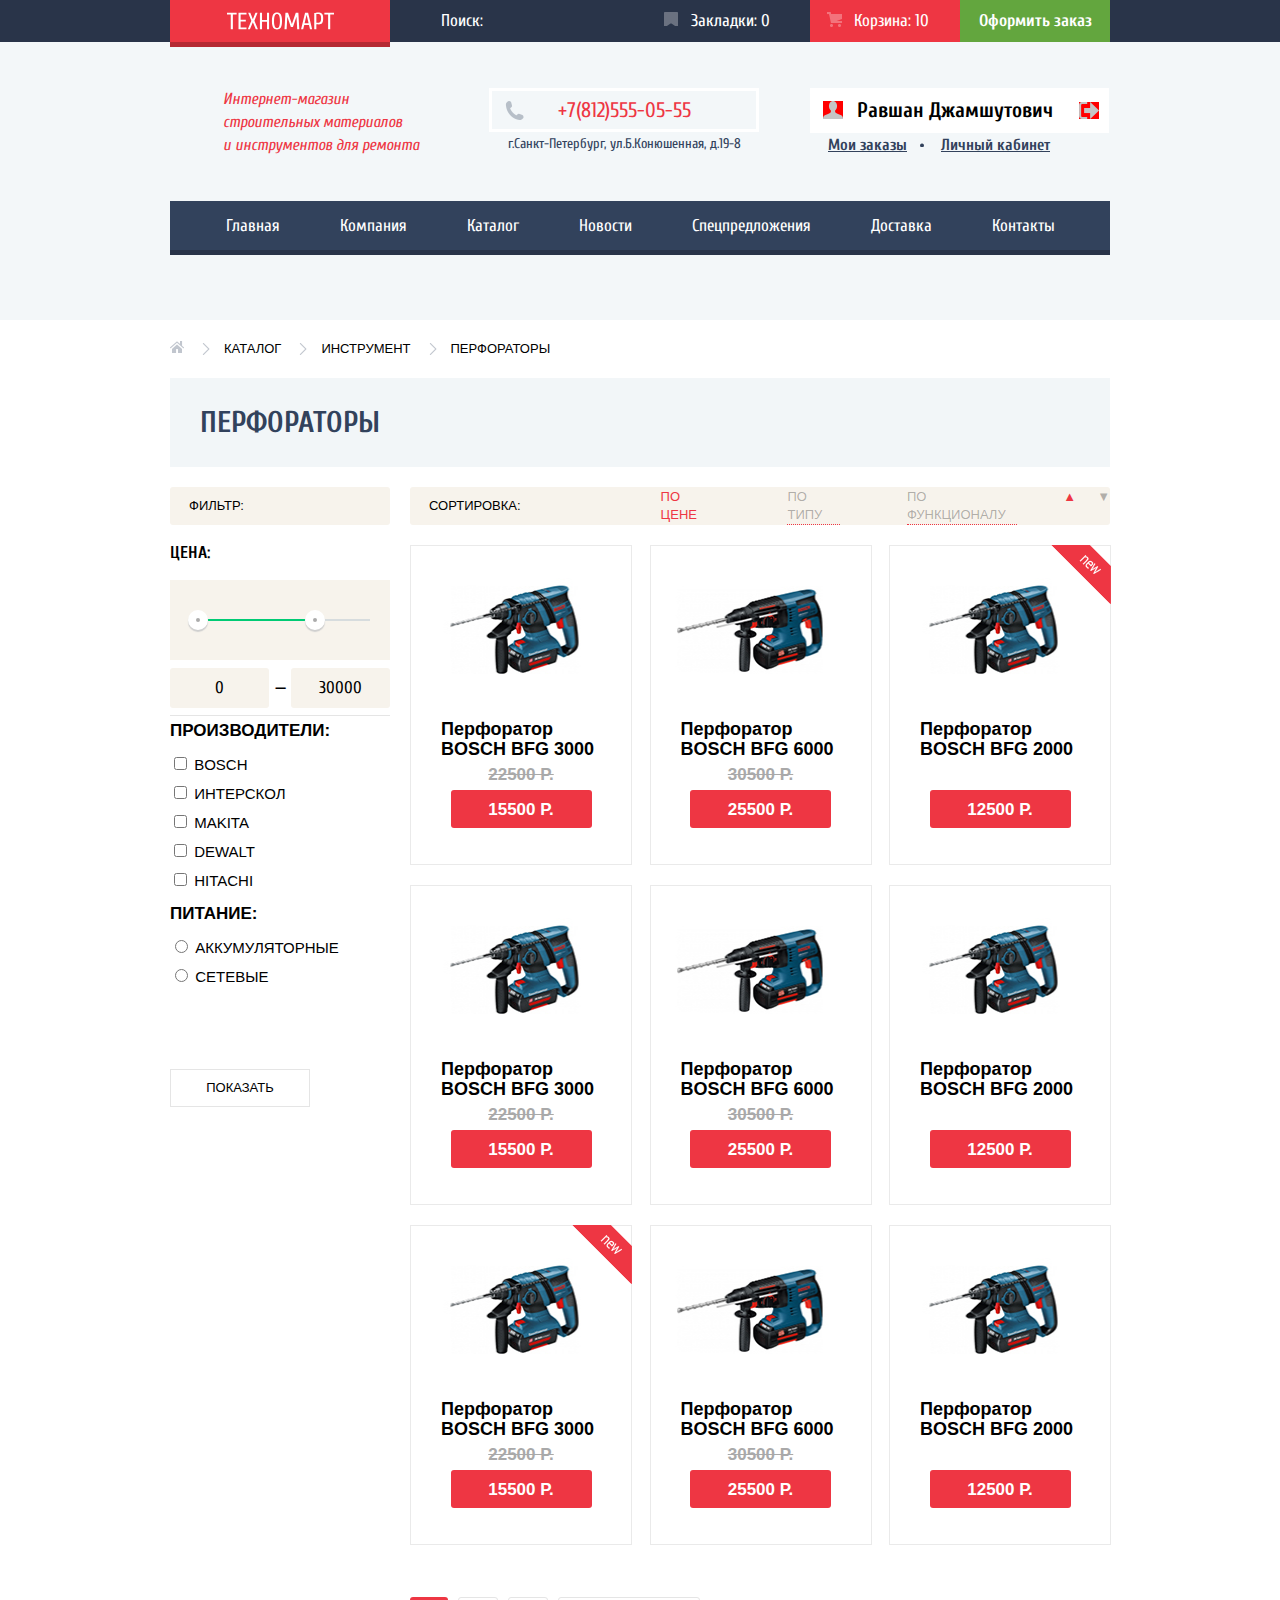
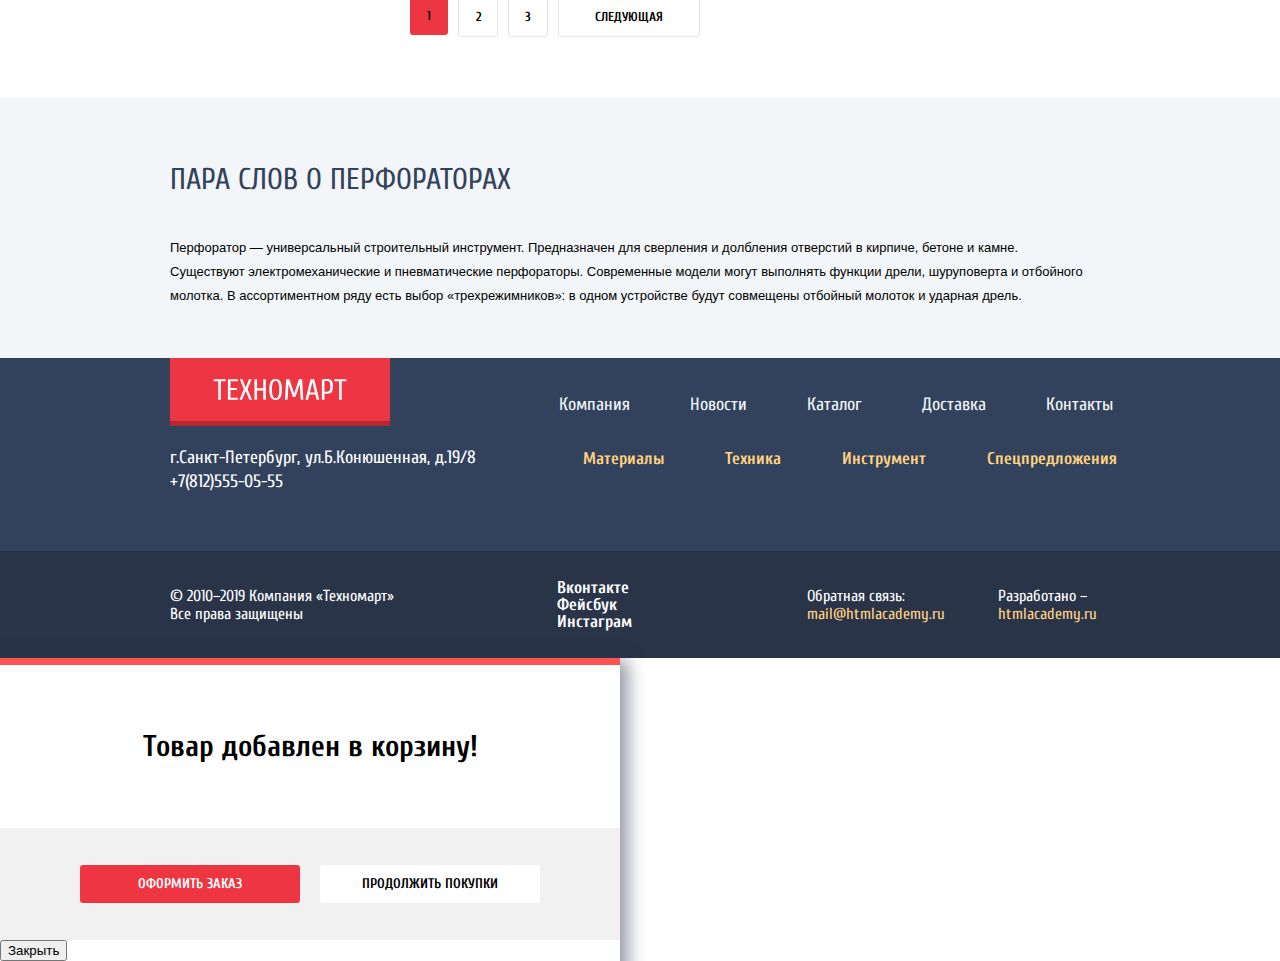
==== catalog.html @ 4ce2a421 "Добавление макростилизации" ====
<!DOCTYPE html>
<html lang="ru">
  <head>
    <meta charset="utf-8">
    <title>HTML Academy: Техномарт</title>
    <link href="https://fonts.googleapis.com/css?family=Cuprum:400,400i,700%1FPT+Sans&display=swap&subset=cyrillic" rel="stylesheet">
    <link href="css/normalize.css" rel="stylesheet">
    <link href="css/style.css" rel="stylesheet">
  </head>
  <body>
    <header>
      <h1 class="visually-hidden">
        «Техномарт» интернет-магазин строительных материалов и инструментов для ремонта
      </h1>
      
      <!--Верхнее меню с поиском-->

      <div class="top-menu">
        <div class="container">
          <a class="top-logo" href="index.html"><img src="img/svg-technomart/logo-technomart.svg" width="107" height="18" alt="Техномарт"></a>
          <div class="top-menu-list">
          
            <!--ФОРМА ПОИСКА-->

            <form class="search" action="https://echo.htmlacademy.ru" method="GET">
              <input type="search" placeholder="Поиск:">
            </form>
            <div><a class="bookmarks" href="#">Закладки: 0</a></div>
            <div class="fool"><a class="basket" href="#">Корзина: 10</a></div>
            <div class="purchase-item"><a class="process" href="#">Оформить заказ</a></div>
          </div>
        </div>
      </div>

      <div class="header">
        <section class="header-navigation">
          <div class="container">
            <div class="header-navigation-wrapper">
              <h2>Интернет-магазин<br>строительных материалов<br>и инструментов для ремонта</h2>  
              <div class="header-contacts">
                  <a class="phone-number" href="tel:+78125550555">+7(812)555-05-55</a>
                  <address>г.Санкт-Петербург, ул.Б.Конюшенная, д.19-8</address>
              </div>
              <ul class="login-navigation">
                <li><a href="#" class="login-name">Равшан Джамшутович</a>
                  <ul class="login-navigation-items">
                    <li><a class="login-item" href="#">Мои заказы</a></li>
                    <li><a class="login-item" href="#">Личный кабинет</a></li> 
                  </ul>
                </li>
              </ul>
            </div>
          </div>
        </section>
        
        
            
        <!--Навигация-->

        <div class="container">
          <div class="main-navigation-wrapper">
            <nav class="main-navigation">
              <ul class="main-navigation-list">
                <li><a href="index.html">Главная</a></li>
                <li><a href="#">Компания</a></li>
                <li><a>Каталог</a></li>
                <li><a href="#">Новости</a></li>
                <li><a href="#">Спецпредложения</a></li>
                <li><a href="#">Доставка</a></li>
                <li><a href="#">Контакты</a></li>
              </ul>
            </nav>
          </div>
        </div>
      </div>
    </header>

    <main class="catalog">
      <div class="container">
        <div class="catalog-top">
          <div class="catalog-header">
            <h2>Перфораторы</h2> 
          </div>
          
        
        <!--Хлебные крошки-->

          <div class="breadcrumbs">
            <ul class="breadcrumbs-list">
              <li><a href="index.html"><img src="img/icon-home.png" alt="Главная"></a></li>
              <li><a href="catalog.html">Каталог</a></li>
              <li><a href="#">Инструмент</a></li>
              <li><a>Перфораторы</a></li>
            </ul>
          </div>
        </div>
        
      </div>
      <div class="container">
        <form action="https://echo.htmlacademy.ru" method="GET" name="range">
          <div class="filter">
            <!--ФИЛЬТР-->
            <section class="filter-cost">
              <h3>Фильтр:</h3>
              <p>Цена:</p>
              <div class="fullbar">
                <div class="range-controls">
                  <div class="scale">
                    <div class="bar"></div>   
                  </div>
                  <div class="toggle mincost"></div>
                  <div class="toggle maxcost"></div>
                </div>
              </div>
              <p class="cost-data">
                <label for="minnumber">
                  <input class="min-handle" type="text" name="minnumber" value="0">
                </label>—
                <label for="maxnumber">
                  <input class="max-handle" type="text" name="maxnumber" value="30000">
                </label>
                    
              </p>
            </section>

            <!--ПРОИЗВОДИТЕЛИ: Форма-->
                          
            <fieldset class="filter-producers">
              <legend>Производители:</legend>
              <ul class="filter-producers-list">
                <li>
                  <input type="checkbox" name="bosch" id="filter-bosch">
                  <label for="filter-bosch">Bosch</label>
                </li>
                <li>
                  <input type="checkbox" name="interskol" id="filter-interskol">
                  <label for="filter-interskol">Интерскол</label>  
                </li>
                <li>
                  <input type="checkbox" name="makita" id="filter-makita">
                  <label for="filter-makita">Makita</label>  
                </li>
                <li>
                  <input type="checkbox" name="dewalt" id="filter-dewalt">
                  <label for="filter-dewalt">Dewalt</label>  
                </li>
                <li>
                  <input type="checkbox" name="hitachi" id="filter-hitachi">
                  <label for="filter-hitachi">Hitachi</label>  
                </li>
              </ul>
            </fieldset>
            

            <!--ПИТАНИЕ-->
            
            <fieldset class="filter-power">
              <legend>Питание:</legend>
            
              <!--ЗДЕСЬ БУДЕТ ФОРМА-->

              <ul class="filter-power-list">
                <li>
                  <input type="radio" name="power-group" value="battery" id="filter-battery">
                  <label for="filter-battery">Аккумуляторные</label>
                </li>
                <li>
                  <input type="radio" name="power-group" value="electro" id="filter-electro">
                  <label for="filter-electro">Сетевые</label>
                </li>
              </ul>
              
              
            </fieldset>
            <button class="filter-show" type="submit">Показать</button>
          </div>
        </form>

          
        <div class="right-block">
            
          <!--СОРТИРОВКА-->

          <section class="sorting">
            <h3>Сортировка:</h3>
            <ul class="sorting-list">
              <li>
                <p class="sorting-cost active-filter"><a href="#">По цене</a></p>
              </li>
              <li>
                <p class="sorting-type"><a href="#">По типу</a></p>
              </li>
              <li>
                <p class="sorting-function"><a href="#">По функционалу</a></p>
              </li>
              <li>
                <p class="sorting-up active-filter"><a href="#">▲</a></p>
              </li>
              <li>
                <p class="sorting-down"><a href="#">▼</a></p> 
              </li>
            </ul>
          </section>  

          <!--ТОВАРЫ -->
    
          <section class="products">
            <!--КАРТОЧКА ТОВАРА 1-->
            <div class="products-list">
              <div class="products-item">
                  <a href="catalog.html">
                    <h3>Перфоратор BOSCH BFG 3000</h3>
                    <p>
                      <img src="img/pop-product-2.jpg"
                      width="220" height="170" alt="Перфоратор BOSCH BFG 3000">
                    </p>
                    <p class="product-price">
                      <span class="old-price">22500 Р.</span>
                      <span class="price">15500 Р.</span>
                    </p>
                  </a>  
              </div>
        
                  <!--КАРТОЧКА ТОВАРА 1//ССЫЛКА-->
        
              <div class="active-product-item visually-hidden">
                <a class="buy" href="#">Купить</a>
                <a class="add-bookmarks" href="#">В закладки</a>
              </div>
        
                  <!--КАРТОЧКА ТОВАРА 2-->
                
              <div class="products-item">
                <a href="catalog.html">
                  <h3>Перфоратор BOSCH BFG 6000</h3>
                  <p>
                    <img src="img/pop-product-3.jpg" width="220" height="170" alt="Перфоратор BOSCH BFG 3000">
                  </p>
                  <p class="product-price">
                    <span class="old-price">30500 Р.</span>
                    <span class="price">25500 Р.</span>
                  </p>
                </a>
              </div>     
                  
                  <!--КАРТОЧКА ТОВАРА 2//ССЫЛКА-->
        
              <div class="active-product-item visually-hidden">
                <a class="buy" href="#">Купить</a>
                <a class="add-bookmarks" href="#">В закладки</a>
              </div>
        
                  <!--КАРТОЧКА ТОВАРА 3-->
                  
              <div class="products-item new">
                <a href="catalog.html">
                  <h3>Перфоратор BOSCH BFG 2000</h3>
                  <p>
                    <img src="img/pop-product-4.jpg"
                    width="220" height="170" alt="Перфоратор BOSCH BFG 3000">
                  </p>
                  <p class="product-price">
                    <span class="only-price">12500 Р.</span>
                  </p>
                </a>
              </div>
        
                  <!--КАРТОЧКА ТОВАРА 3//ССЫЛКА-->
        
              <div class="active-product-item visually-hidden">
                <a class="buy" href="#">Купить</a>
                <a class="add-bookmarks" href="#">В закладки</a>
              </div>
            </div>
            
            <div class="products-list">
              <!--КАРТОЧКА ТОВАРА 4-->

              <div class="products-item">
                <a href="catalog.html">
                  <h3>Перфоратор BOSCH BFG 3000</h3>
                  <p>
                    <img src="img/pop-product-2.jpg"
                    width="220" height="170" alt="Перфоратор BOSCH BFG 3000">
                  </p>
                  <p class="product-price">
                    <span class="old-price">22500 Р.</span>
                    <span class="price">15500 Р.</span>
                  </p>
                </a>  
              </div>

              <!--КАРТОЧКА ТОВАРА 4//ССЫЛКА-->

              <div class="active-product-item visually-hidden">
                <a class="buy" href="#">Купить</a>
                <a class="add-bookmarks" href="#">В закладки</a>
              </div>

              <!--КАРТОЧКА ТОВАРА 5-->

              <div class="products-item">
                <a href="catalog.html">
                  <h3>Перфоратор BOSCH BFG 6000</h3>
                  <p>
                    <img src="img/pop-product-3.jpg" width="220" height="170" alt="Перфоратор BOSCH BFG 3000">
                  </p>
                  <p class="product-price">
                    <span class="old-price">30500 Р.</span>
                    <span class="price">25500 Р.</span>
                  </p>
                </a>
              </div>  

              <!--КАРТОЧКА ТОВАРА 5//ССЫЛКА-->

              <div class="active-product-item visually-hidden">
                <a class="buy" href="#">Купить</a>
                <a class="add-bookmarks" href="#">В закладки</a>
              </div>

              <!--КАРТОЧКА ТОВАРА 6-->

              <div class="products-item">
                <a href="catalog.html">
                  <h3>Перфоратор BOSCH BFG 2000</h3>
                  <p>
                    <img src="img/pop-product-4.jpg"
                    width="220" height="170" alt="Перфоратор BOSCH BFG 3000">
                  </p>
                  <p class="product-price">
                    <span class="only-price">12500 Р.</span>
                  </p>
                </a>
              </div>

              <!--КАРТОЧКА ТОВАРА 6//ССЫЛКА-->

              <div class="active-product-item visually-hidden">
                <a class="buy" href="#">Купить</a>
                <a class="add-bookmarks" href="#">В закладки</a>
              </div>
            </div>

            <div class="products-list">
              <!--КАРТОЧКА ТОВАРА 7-->

              <div class="products-item new">
                <a href="catalog.html">
                  <h3>Перфоратор BOSCH BFG 3000</h3>
                  <p>
                    <img src="img/pop-product-2.jpg"
                    width="220" height="170" alt="Перфоратор BOSCH BFG 3000">
                  </p>
                  <p class="product-price">
                    <span class="old-price">22500 Р.</span>
                    <span class="price">15500 Р.</span>
                  </p>
                </a>  
              </div>

              <!--КАРТОЧКА ТОВАРА 7//ССЫЛКА-->

              <div class="active-product-item visually-hidden">
                <a class="buy" href="#">Купить</a>
                <a class="add-bookmarks" href="#">В закладки</a>
              </div>

              <!--КАРТОЧКА ТОВАРА 8-->

              <div class="products-item">
                <a href="catalog.html">
                  <h3>Перфоратор BOSCH BFG 6000</h3>
                  
                  <p>
                    <img src="img/pop-product-3.jpg" width="220" height="170" alt="Перфоратор BOSCH BFG 3000">
                  </p>
                  <p class="product-price">
                    <span class="old-price">30500 Р.</span>
                    <span class="price">25500 Р.</span>
                  </p>
                </a>
              </div>  

              <!--КАРТОЧКА ТОВАРА 8//ССЫЛКА-->

              <div class="active-product-item visually-hidden">
                <a class="buy" href="#">Купить</a>
                <a class="add-bookmarks" href="#">В закладки</a>
              </div>

              <!--КАРТОЧКА ТОВАРА 9-->

              <div class="products-item">
                <a href="catalog.html">
                  <h3>Перфоратор BOSCH BFG 2000</h3>
                  <p>
                    <img src="img/pop-product-4.jpg"
                    width="220" height="170" alt="Перфоратор BOSCH BFG 3000">
                  </p>
                  <p class="product-price">
                    <span class="only-price">12500 Р.</span>
                  </p>
                </a>
              </div>

              <!--КАРТОЧКА ТОВАРА 9//ССЫЛКА-->

              <div class="active-product-item visually-hidden">
                <a class="buy" href="#">Купить</a>
                <a class="add-bookmarks" href="#">В закладки</a>
              </div>
            </div>
          </section>
      
          <ul class="pages">
            <li class="current">
              <a>1</a>
            </li>
            <li>
              <a href="#">2</a>
            </li>
            <li><a href="#">3</a></li>
            <li class="pages-next"><a href="#">Следующая</a></li>
          </ul>
        </div>
      </div>
      <section class="about-product">
        <div class="container">
          <h2>Пара слов о перфораторах</h2>
            <p>Перфоратор — универсальный строительный инструмент.
              Предназначен для сверления и долбления отверстий в кирпиче,
              бетоне и камне.<br>
              Существуют электромеханические и пневматические перфораторы.
              Современные модели могут выполнять функции дрели, шуруповерта и
              отбойного молотка. В ассортиментном ряду есть выбор «трехрежимников»:
              в одном устройстве будут совмещены отбойный молоток и ударная дрель.</p>
        </div>
      </section>
    </main>

      <!--ФУТТЕР-->

    <footer class="footer-wrapper">
      <div class="container">
        <div class="footer-top">
          <p><a class="logo" href="index.html"><img src="img/svg-technomart/logo-technomart.svg" width="136" height="21"
            alt="Техномарт"></a></p>
          <address>г.Санкт-Петербург, ул.Б.Конюшенная, д.19/8</address>
          <a class="phone-number-footer" href="tel:+78125550555">+7(812)555-05-55</a>
          </div>
        <nav class="footer-navigation">
          <ul class="footer-navigation-white top">
            <li><a href="#">Компания</a></li>
            <li><a href="#">Новости</a></li>
            <li><a href="catalog.html">Каталог</a></li>
            <li><a href="#">Доставка</a></li>
            <li><a href="#">Контакты</a></li>
          </ul>
          <ul class="footer-navigation-yellow bottom ">
            <li><a href="#">Материалы</a></li>
            <li><a href="#">Техника</a></li>
            <li><a href="#">Инструмент</a></li>
            <li><a href="#">Спецпредложения</a></li>
          </ul>
          
        </nav>
      </div>
        
      <div class="footer-bottom">
        <div class="container">
          <div class="rights">
          <p>© 2010–2019 Компания «Техномарт» <br>
              Все права защищены</p>
          </div>
          <div class="socials">
            <ul>
              <li><a href="#">Вконтакте</a></li>
              <li><a href="#">Фейсбук</a></li>
              <li><a href="#">Инстаграм</a></li>
            </ul>        
          </div>
          <div class="feedback">
            <p>Обратная связь: <br>
              <span>mail@htmlacademy.ru</span> 
            </p>          
          </div>
          <div class="developed">
            <p>Разработано –
              <a href="https://htmlacademy.ru/intensive/htmlcss"><span>htmlacademy.ru</span> </a>
            </p>      
          </div>      
        </div>
      </div>
    </footer>

      <!--МОДАЛЬНОЕ ОКНО "Товар добавлен в корзину!"-->
    <section class="basket-popup">
      <div class="basket-header-wrapper">
        <h2>Товар добавлен в корзину!</h2>
      </div>
      <div class="basket-buttons-wrapper">
        <p class="basket-buttons">
          <a href="#">Оформить заказ</a>
          <a class="continue-purchase" href="catalog.html">Продолжить покупки</a>
        </p>
      </div>
      <button type="button">Закрыть</button>
    </section>
  </body>
</html>
---- css/style.css ----
body {
    margin: 0;
    padding: 0;

    font-family: "Cuprum", "Arial", sans-serif;
    font-size: 17px;
    line-height: 17px;
    font-weight: 700;
    color: #000000;
    text-transform: none;

    background-color: #ffffff;
}


.visually-hidden {
    position: absolute;
    width: 1px;
    height: 1px;
    margin: -1px;
    border: 0;
    padding: 0;
    clip: rect(0 0 0 0);
    overflow: hidden;
}

.top-menu ul,
.main-navigation ul,
.header-navigation ul,
.product-categories ul,
.popular-products ul,
.popular-producers ul,
.services ul,
.about-company ul,
.footer-navigation ul,
.socials ul,
.breadcrumbs ul,
.filter-producers ul,
.filter-power ul,
.sorting ul,
.products ul,
.pages {
    list-style: none;
}

.top-menu-list,
.header-navigation h2,
.user-navigation,
.main-navigation ul,
.product-list,
.product-list h3,
.product-list p,
.product-list-2,
.product-list-2 h3,
.product-list-2 p,
.popular-products-top h2,
.popular-products ul,
.popular-products-item h3,
.popular-products-item p,
.products ul,
.products-item h3,
.products-item p,
.slider-1 h3,
.slider-2 h3,
.slider-1 p,
.slider-2 p,
.popular-producers-top h2,
.popular-producers-list,
.services h2,
.services h3,
.services p,
.services ul,
.services-navigation p,
.about-company h2,
.about-company p,
.partners,
.contacts h2,
.contacts p,
.footer-top p,
.footer-navigation ul,
.rights p,
.socials ul,
.feedback p,
.developed p,
.map-popup p,
.letter-popup,
.product-categories ul,
.popular-products ul,
.popular-producers ul,
.services ul,
.about-company ul,
.socials ul,
.header-navigation ul,
.breadcrumbs ul,
.filter-cost h3,
.filter-cost p,
.filter-producers ul,
.filter-power ul,
.filter-producers legend,
.filter-power legend,
.catalog h2,
.basket-popup h2,
.products-list,
.sorting ul,
.sorting h3,
.sorting p,
.filter-producers,
.filter-power,
.about-product p,
.pages,
.basket-buttons,
.letter-popup-write {
    margin: 0;
    padding: 0;
}

a {
    display: block;
    text-decoration: none;
}

.top-logo,
.logo,
.index-top-logo,
.index-logo {
    background-color: #ee3643;
    box-shadow: 0 5px 0 0 #b52933;
}

.top-logo:hover,
.top-logo:focus,
.logo:hover,
.logo:focus {
    background-color: #ca2c37; 
    box-shadow: 0 5px 0 0 #9a212a; 
}

.top-logo:active,
.logo:active {
    background-color: #ba2732;
    box-shadow: 0 5px 0 0 #8e1e26; 
}

.top-menu,
.main-navigation {
    background-color: #293449;
}

input[type="search"] {
    position: relative;
    background-color: transparent;
    border: none;
}

input[type="search"]::placeholder {
    font-family: "Cuprum", "Arial", sans-serif;
    font-size: 17px;
    line-height: 18px;

    color: #ffffff;
}


input[type="search"]::before {
    content: "";

    position: absolute;
    top: 0;
    left: 0;

    width: 17px;
    height: 17px;
    
    background-image: url("../img/icon-search.png");
    background-repeat: no-repeat;
    background-position: 0 0;

    z-index: 20;        
}


.search input[type="search"]:hover,
.top-menu-list a:hover,
.top-menu-list a:focus {
    background-color: #212a3a;
}

.search input[type="search"]:focus {
    background-color: #ffffff;
    color: #000000;
}



.top-menu-list a:active {
    background-color: #161d29;
    color: rgb(255, 255, 255, 0.5);
}

.bookmarks,
.basket {
    font-size: 17px;
    line-height: 18px;
    font-weight: normal;   
    
    color: #ffffff;
}

.purchase-item a{
    font-size: 17px;
    line-height: 18px;

    background-color: #63a63e;
    color: #ffffff;
}


.purchase-item a:hover,
.purchase-item a:focus {
    background-color: #5fbb2d;
}

.purchase-item a:active {
    background-color: #518534;
    color: rgb(255, 255, 255, 0.5);
}

.header,
.services {
    background-color: #f3f7f9;
}

.header-navigation h2 {
    font-size: 16px;
    line-height: 23px;
    font-weight: normal;
    font-style: italic;
    
    color: #ee3643;
}

.phone-number {
    font-size: 21px;
    line-height: 21px;
    font-weight: normal;
    
    color: #ee3643;
    border: 3px solid #ffffff;
}

.header-navigation address {
    font-size: 14px;
    line-height: 24px;
    font-style: normal;
    font-weight: normal;

    color: #32425c;
     
}

.user-navigation a {
    font-size: 21px;
    line-height: 21px;
    font-style: normal;
    font-weight: normal;
    
    color: #000000;
    background-color: #ffffff;
}

.user-navigation a:hover,
.user-navigation a:focus,
.login-item:hover,
.login-item:focus {
    color: #ee3643;
}

.user-navigation a:active {
    color: rgb(0, 0, 0, 0.3);
}

.login-navigation .login-name {
    font-size: 21px;
    line-height: 21px;

    color: #000000;
    background-color: #ffffff;
}

.login-item{
    font-size: 16px;
    line-height: 18px;
    color: #32425c;
    text-decoration: underline;

    margin-left: 0;
}

.login-item:active {
    color: rgb(50, 66, 92, 0.3);
}

.main-navigation {
    background-color: #32425c;
    box-shadow: 0 5px 0 0 #293449;
}

.main-navigation a {
    font-size: 17px;
    line-height: 18px;
    font-style: normal;
    font-weight: normal;
    
    color: #ffffff;
}

.main-navigation a:hover,
.main-navigation a:focus {
    background-color: #293449;
}

.main-navigation a:active {
    background-color: #293449;
    color: rgb(255, 255, 255, 0.5);
}

.product-categories h3 {
    font-size: 24px;
    font-weight: bold; 
    line-height: 30px;
    text-transform: normal;
    
    color: #ffffff;
}

.product-categories a {
    font-size: 14px;
    line-height: 18px;
    text-transform: uppercase;
    
    color: #ffffff;
}

.product-orange,
.product-orange-2 {
    background-color: #ffbf47;
}

.product-blue {
    background-color: #3bbce3;
}

.product-violet {
    background-color: #dc91d8;
}

.product-green {
    background-color: #8ed78f;
}

.product-categories a {
    background-color: rgb(0, 0, 0, 0.1);
}

.product-categories a:hover,
.product-categories a:focus {
    background-color: rgb(0, 0, 0, 0.2);
}

.product-categories a:active {
    background-color: rgb(0, 0, 0, 0.3);
}

.slider-1 h3,
.slider-2 h3 {
    font-size: 36px;
    font-weight: bold;
    line-height: 36px;

    color: #ffffff;
}

.slider-1 p,
.slider-2 p {
    font-size: 18px;
    line-height: 24px;

    color: #ffffff;
}

.slider-1 a,
.slider-2 a,
.popular-products .show-popular-products,
.popular-producers .show-popular-producers,
.credit-request,
.more-about,
.lost {
    font-size: 14px;
    line-height: 18px;
    text-transform: uppercase;

    color: #ffffff;
    background-color: #ee3643;
}

.slider-1 a:hover,
.slider-1 a:focus,
.slider-2 a:hover,
.slider-2 a:focus,
.popular-products .show-popular-products:hover,
.popular-products .show-popular-products:focus,
.popular-producers .show-popular-producers:hover,
.popular-producers .show-popular-producers:focus,
.credit-request:hover,
.credit-request:focus,
.more-about:hover,
.more-about:focus,
.lost:hover,
.lost:focus {
    background-color: #ca2c37;
}

.slider-1 a:active,
.slider-2 a:active,
.popular-products .show-popular-products:active,
.popular-producers .show-popular-producers:active,
.credit-request:active,
.more-about:active,
.lost:active {
    background-color: #ba2732;
}

.popular-products-top,
.popular-producers-top {
    background-color: #f9f5f0;
}


.popular-products h2,
.popular-producers h2,
.delivery h3,
.guarantee h3,
.credit h3,
.about-company h2 {
    font-size: 30px;
    font-weight: normal;
    text-transform: uppercase;
    line-height: 30px;

    color: #32425c;
}

.services h2,
.about-company h2,
.contacts h2,
.about-product h2 {
    font-size: 30px;
    font-weight: normal;
    text-transform: uppercase;
    line-height: 30px;

    color: #000000;
}


.popular-products-item,
.products-item {
    font-family: "PT Sans", "Arial", sans-serif;
    border: 1px solid #eaeaea;
}

.popular-products-item h3 {
    font-size: 18px;
    font-weight: bold;
    line-height: 20px;

    color: #000000;
}

.popular-products-item:hover,
.popular-products-item:focus,
.products-item:hover,
.products-item:focus {
    border: 1px solid #ffffff;
    box-shadow: 0 10px 25px 0  rgb(41, 52, 73, 0.5);
}

.old-price {
    color: #a9a9a9;

    font-weight: bold;
    text-decoration: line-through;
}

.price,
.only-price {
    font-weight: bold;
    
    color: #ffffff;
    background-color: #ee3643;
}

.active-product-item {
    font-size: 14px;
    line-height: 18px;
    text-transform: uppercase;

}

.buy {
    color: #ffffff;  
    background-color: #63a63e; 
    box-shadow: 0 3px 0 0 #367315;
}

.buy:hover,
.buy:focus {
    background-color: #5fbb2d; 
}

.buy:active {
    background-color: #518534; 
    box-shadow: 0 3px 0 0 #518534;
}

.add-bookmarks {
    color: #32425c;  
    background: transparent; 
    border: 3px solid #63a63e;
}

.add-bookmarks:hover,
.add-bookmarks:focus {
    border: 3px solid #32425c;
}

.add-bookmarks:focus {
    border: 3px solid rgb(50, 66, 92, 0.3);
    color: rgb(50, 66, 92, 0.3);
}

.popular-producers-item {
    border: 1px solid #eaeaea;
}

.popular-producers-item:hover,
.popular-producers-item:focus {
    border: 1px solid #ffffff;
    box-shadow: 0 10px 25px 0  rgb(41, 52, 73, 0.5);
}

.popular-producers-item:active {
    border: 1px solid #ffffff;
    box-shadow: 0 10px 10px 0  rgb(41, 52, 73, 0.3);  
}

.services p,
.about-company p,
.contacts p,
.about-product p {
    font-family: "PT Sans", "Arial", sans-serif;
    font-size: 13px;
    line-height: 24px;
    font-style: normal;
    font-weight: normal;
        
    color: #000000;

}

.services-navigation a {
    font-size: 21px;
    line-height: 30px;

    color: #ffffff;
    background-color: #32425c;
}

.services-navigation a:hover,
.services-navigation a:focus {
    background-color: #293449;
    border-color: #293449;
}

.services-navigation .service-active {
    color: #32425c;
    background-color: #ffffff;
    border-color: #ffffff;
}

.services-navigation .service-active:hover,
.services-navigation .service-active:focus,
.services-navigation .service-active:active {
    color: #32425c;
    background-color: #ffffff;
    border-color: #ffffff;
}

.partners {
    font-size: 18px;
    line-height: 20px;
    font-weight: normal;

    color: #000000;
}

.footer-top {
    background-color: #32425c;
}

.footer-top address,
.footer-top .phone-number-footer  {
    font-size: 18px;
    line-height: 24px;
    font-weight: normal;
    font-style: normal;

    color: #ffffff;
}

.footer-navigation-white a {
    font-size: 18px;
    line-height: 24px;
    font-weight: normal;
    
    color: #f1f5f7;
}

.footer-navigation-yellow a {
    color: #ffd180;
}

.footer-navigation {
    background-color: #32425c; 
}

.footer-navigation a:hover,
.footer-navigation a:focus {
    text-decoration: underline;
}

.footer-navigation-white a:active {
    color: rgb(241, 245, 247, 0.5);
}

.footer-navigation-yellow a:active {
    color: rgb(255, 209, 128, 0.5);
}

.footer-bottom {
   background-color: #293449;
}

.footer-bottom p,
.footer-bottom span {
    font-size: 16px;
    line-height: 18px;
    font-weight: normal;

    color: #ffffff;
}

.socials a {
    color: #ffffff;
}

.socials a:hover,
.socials a:focus,
.socials a:active {
    color: #ee3643;
}

.footer-bottom span {
    color: #ffd180;
}

.footer-bottom span:hover,
.footer-bottom span:focus {
    text-decoration: underline;
}

.footer-bottom span:active {
    color: #ee3643;
}

.map-popup {
    box-shadow: 0 10px 16px 8px  rgb(41, 52, 73, 0.5);
}

.letter-popup,
.basket-popup {
    border-top: 7px solid #ff5257;
    box-shadow: 0 10px 16px 8px  rgb(41, 52, 73, 0.5);
}

.letter-popup {
    background-color: #ffffff;
}

.letter-popup label {
    font-size: 18px;
    line-height: 18px;

    color: #000000;
}

textarea {
    border: 2px solid #dee3e4;
}

.email-popup,
.name-popup {
    border: 2px solid #dee3e4;
}

.email-popup::placeholder,
.name-popup::placeholder {
    font-family: "PT Sans", "Arial", sans-serif;
    font-size: 13px;
    line-height: 18px;

    color: #a9a9a9;
}

textarea::placeholder {
    font-family: "PT Sans", "Arial", sans-serif;
    font-size: 13px;
    line-height: 18px;

    color: #a9a9a9;
}

.send-letter {
    font-family: "Cuprum", "Arial", sans-serif;

    font-size: 14px;
    line-height: 18px;
    text-transform: uppercase;

    color: #ffffff;
    background-color: #ee3643;

    border: none;
}

.basket-buttons a{
    font-family: "Cuprum", "Arial", sans-serif;
    font-size: 14px;
    line-height: 18px;
    text-transform: uppercase;
    
    color: #ffffff;
    background-color: #ee3643;

    border: none;
}

.send-letter:hover,
.send-letter:focus,
.basket-buttons a:hover,
.basket-buttons a:focus {
background-color: #ca2c37;
}


.send-letter:active,
.basket-buttons a:active {
background-color: #ba2732;
}

.catalog h2{
    font-size: 30px;
    line-height: 30px;
    text-transform: uppercase;

    color: #32425c;
}

.breadcrumbs a,
.sorting h3,
.filter-cost h3,
.sorting a {
    font-family: "PT Sans", "Arial", sans-serif;
    font-size: 13px;
    line-height: 18px;
    font-weight: normal;
    text-transform: uppercase;

    color: #000000;
}

.sorting-cost a,
.sorting-type a,
.sorting-function a {
    color: rgb(0, 0, 0, 0.3);
    border-bottom: 1px dotted #ee3643;
}

.sorting-cost a:hover,
.sorting-cost a:focus,
.sorting-type a:hover,
.sorting-type a:focus,
.sorting-function a:hover,
.sorting-function a:focus {
    color: rgb(0, 0, 0, 1);
    border-bottom: 1px solid #ee3643;
}

.sorting-up a,
.sorting-down a {
    color: rgb(0, 0, 0, 0.3);
}

.sorting-up a:hover,
.sorting-up a:focus,
.sorting-down a:hover,
.sorting-down a:focus {
    color: rgb(0, 0, 0, 1);
}

.active-filter a,
.active-filter a:hover,
.active-filter a:focus,
.active-filter a:active {
    color: #ee3643;
    border: none;
}

.filter-cost h3,
.fullbar {
    background-color: #f7f3ec;
}

.filter-cost p {
    font-size: 17px;
    line-height: 30px;
    font-weight: bold;
    text-transform: uppercase;

    color: #000000;
}

.filter-cost input {
    font-family: inherit;
    font-size: 17px;
    line-height: 18px;
    
    border: none;
}


.filter-producers,
.filter-power {
    font-family: "PT Sans", "Arial", sans-serif;
    font-size: 15px;
    line-height: 20px;
    font-weight: normal;
    text-transform: uppercase;

    border: none;
}

.filter-producers legend,
.filter-power legend {
    font-size: 17px;
    line-height: 30px;
    font-weight: bold;
}

.filter button {
    font-family: inherit;
    font-size: 13px;
    line-height: 18px;
    text-transform: uppercase;

    border: 1px solid #e5e5e5;
    background: transparent;

}

.filter button:hover,
.filter button:focus {
    border-color: #bdc6ca;
}

.filter button:active {
    border-color: #ee3643;
}

.products h3 {
    font-size: 18px;
    line-height: 20px;

    color: #000000;
}

.pages a {
    font-size: 13px;
    line-height: 18px;
    text-transform: uppercase;
    
    border: 1px solid #e5e5e5;
    color: #000000;
}

.current a{
    background-color: #ee3643;
    border: none;
}

.pages a:hover,
.pages a:focus {
    border-color: #bdc6ca;
}

.pages a:active {
    border-color: #ee3643;
}

.basket-popup h2{
    font-family: inherit;
    font-size: 30px;
    line-height: 30px;
    color: #000000;
}

/*НАЧИНАЕМ ПОСТРОЕНИЕ СЕТОК!*/

.top-menu {
    width: 100%;
    
}

.top-menu-list {
    display: flex;
}

.container {
    display: flex;

    width: 940px;
    margin: 0 auto;
}


.index-top-logo,
.top-logo {
    position: relative;
    display: flex;

    width: 220px;
    min-height: 42px;
    align-items: center;
}

.index-top-logo img,
.top-logo img {
    margin: 0 auto;
}

input[type="search"] {
    position: relative;
    width: 260px;
    min-height: 42px;
}

input[type="search"]::placeholder {
    min-height: 42px;
    padding-left: 49px;  
}

/*ИСПРАВИТЬ*/
input[type="search"]::before {
    content: "";
    
    position: absolute;
    top: 12px;
    right: -34px;

    width: 17px;
    height: 17px;

    background-image: url("../img/icon-search.png");
    background-repeat: no-repeat;
    background-position: 0 0;
    opacity: 1;

    z-index: 20;
    
}


.bookmarks {
    position: relative;
    width: 150px;
    min-height: 42px;
    justify-content: center;
    flex-wrap: wrap;
    padding-right: 5px;
    padding-left: 5px;
}

.top-menu-list .bookmarks {
    display: flex;
    align-items: center;
}

.bookmarks::before {
    content: "";

    position: absolute;
    top: 12px;
    left: 14px;

    width: 16px;
    height: 14px;

    background-image: url("../img/icon-bookmark.png");
    background-repeat: no-repeat;
    background-position: 0 0;
    opacity: 0.3;

    z-index: 20;
}

.bookmarks:hover::before,
.bookmarks:focus::before,
.bookmarks:active::before {
    opacity: 1;
}

.basket {
    position: relative;
    width: 127px;
    min-height: 42px;
    justify-content: center;
    flex-wrap: wrap;
    padding-right: 5px;
    padding-left: 18px;
}


.basket::before {
    content: "";

    position: absolute;
    top: 12px;
    left: 17px;

    width: 15px;
    height: 15px;

    background-image: url("../img/cart-icon.png");
    background-repeat: no-repeat;
    background-position: 0 0;
    opacity: 0.3;

    z-index: 20;
}

.basket:hover::before,
.basket:focus::before,
.basket:active::before {
    opacity: 1;
}


.fool .basket {
    background-color: #ee3643;
}

.fool .basket:hover,
.fool .basket:focus {
    background-color: #ca2c37;
}
    
    
.fool .basket:active {
    background-color: #ba2732;
}

.top-menu-list .basket {
    display: flex;
    align-items: center;
}

.purchase-item a {
    width: 140px;
    min-height: 42px;
    justify-content: center;
    flex-wrap: wrap;
    padding-right: 5px;
    padding-left: 5px;
}

.purchase-item .process {
    display: flex;
    align-items: center;
}



.header {
    width: 100%;
    min-height: 278px;
}

.header-navigation-wrapper {
    display: flex;
    min-height: 68px;
    
    margin-top: 46px;
    margin-bottom: 44px;
}

.header-navigation h2 {
    margin-left: 53px;
}

.phone-number {
    position: relative;
    min-height: 38px;
    justify-content: center;
    flex-wrap: wrap;
    padding-right: 5px;
    padding-left: 5px;
}

.phone-number::before {
    content: "";

    position: absolute;
    top: 10px;
    left: 13px;

    width: 19px;
    height: 19px;

    background-image: url("../img/icon-phone.png");
    background-repeat: no-repeat;
    background-position: 0 0;
    z-index: 20;
}

.phone-number:hover::before,
.phone-number:focus::before,
.phone-number:active::before {
    opacity: 1;
}

.header-contacts .phone-number {
    display: flex;
    align-items: center; 
}

.header-contacts address {
    display: flex;
    justify-content: center;
}

.header-contacts {
    margin-left: 70px;

    width: 270px;
    min-height: 68px;
}

.user-navigation {
    display: flex;

    
}

.user-login  {
    margin-left: 69px;
    
    min-height: 45px;
    width: 111px;
    justify-content: center;
    flex-wrap: wrap;
    padding-right: 5px;
    padding-left: 5px;
}

.user-navigation .user-login {
    display: flex;
    align-items: center;
}

.user-registration  {
    margin-left: 10px;

    min-height: 45px;
    width: 140px;
    justify-content: center;
    flex-wrap: wrap;
    padding-right: 5px;
    padding-left: 5px;
}

.user-navigation .user-registration {
    display: flex;
    align-items: center;
    
}

.login-navigation {
    display: flex;
    flex-direction: column;
    
}

.login-navigation li {
    margin-left: 51px;
}

.login-navigation .login-name {
    position: relative;
    display: flex;
    align-items: center;
    

    width: 252px;
    min-height: 45px;
    padding-left: 47px;
}


.login-name::before {
    content: "";

    position: absolute;
    top: 13px;
    left: 13px;

    width: 20px;
    height: 18px;

    background-image: url("../img/icon-user.png");
    background-repeat: no-repeat;
    background-position: 0 0;
    background-color: red;
    z-index: 20;
}

.login-name::after {
    content: "";

    position: absolute;
    top: 14px;
    right: 10px;

    width: 20px;
    height: 17px;

    background-image: url("../img/icon-logout.png");
    background-repeat: no-repeat;
    background-position: 0 0;
    background-color: red;
    z-index: 20;
}
/*ИСПРАВИТЬ*/

.login-name:hover::before,
.login-name:hover::after,
.login-name:focus::before
.login-name:hover::after{
    background-color: black;
}

.login-name:active::before,
.login-name:active::after {
    background-color: black;
}

.login-navigation-items a {
    display: flex;
    align-items: center;
    min-height: 23px;
    
}

.login-navigation-items {
    display: flex;
    
}

.login-navigation-items li {
    position: relative;
}

.login-navigation-items li:first-child::after {
    content: "";

    position: absolute;
    top: 10px;
    right: -16px;

    width: 4px;
    height: 4px;

    background-image: url("../img/Shape 1 copy.png");
    background-repeat: no-repeat;
    background-position: 0 0;
    z-index: 20;
}

.login-navigation-items li:first-child {
   width: 80px;
   margin-left: 18px;
      
}

.login-navigation-items li:last-child {
    width: 110px;
    margin-left: 33px;
 }

.main-navigation-wrapper {
    width: 100%;
    display: flex;
    justify-content: center; 
    background-color: #32425c;
    border-bottom: 5px solid #293449;
}

.main-navigation-list {
    display: flex;
    justify-content: space-around;
    align-items: center;
    flex-wrap: wrap;
    margin-top: 38px;
    padding: 0 23px;
}

.main-navigation-list a {
    padding:16px 30px 15px;
}

.product-list,
.product-list-2 {
    display: flex;
}

.product-orange,
.product-orange-2,
.product-blue,
.product-violet,
.product-green {
    width: 300px;
    min-height: 123px;
}

.product-blue,
.product-violet,
.product-green,
.product-orange-2 {
    margin-left: 20px;
}

.vertical-flex {
    display: flex;
    flex-direction: column;
}

.product-list h3,
.vertical-flex h3 {
    margin-left: 23px;
    margin-top: 26px;
}



.product-list a,
.vertical-flex a {
    width: 125px;
    min-height: 38px;
    justify-content: center;
    flex-wrap: wrap;
    padding-right: 5px;
    padding-left: 5px;

    border-radius: 3px;
}

.product-orange a,
.product-orange-2 a,
.product-blue a,
.product-violet a,
.product-green a{
    display: flex;
    align-items: center;

    margin-left: 23px;
    margin-top: 10px;
}

.slider-1,
.slider-2,
.product-green,
.product-orange-2 {
    margin-top: 20px;
}

.popular-products {
    width: 940px;
}

.popular-products-top {
    display: flex;
    align-items: center;
    
    min-height: 89px;
    width: 940px;

    margin-top: 53px;
    margin-bottom: 20px;
}

.popular-products-top h2,
.popular-producers-top h2 {
    margin-left: 30px;
}

.show-popular-products {
    width: 243px;
    min-height: 38px;
    justify-content: center;
    flex-wrap: wrap;
    padding-right: 5px;
    padding-left: 5px;
            
    border-radius: 3px;
    margin-left: 373px;
}

.popular-products-top a {
    display: flex;
    align-items: center;
}


.popular-products-list {
    display: flex;
}

.container .popular-producers-list:last-child {
    margin-top: 17.5px;
}

.popular-products-item {
    width: 220px;
    min-height: 318px;
    
    
}

.popular-products-item a {
    width: 220px;
    min-height: 318px;

    display: flex;
    flex-direction: column;
    flex-wrap: wrap;
    align-items: center;
}

.popular-products-item h3 {
    order: 1;

    display: flex;
    justify-content: center;
    flex-wrap: wrap;
    width: 160px;
}

.popular-products-item .product-price {
    order: 2;
}

.popular-products-item:not(:last-child) {
    margin-right: 17.5px;
}

.old-price {
    display: flex;
    justify-content: center;

    margin-top: 7px;
    margin-bottom: 7px;
}

.price,
.only-price {
    display: flex;

    width: 141px;
    min-height: 38px;
    border-radius: 3px;

    justify-content: center;
    align-items: center;
    
}

.only-price {
    margin-top: 31px;
}

.popular-producers-top {
    display: flex;
    align-items: center;

    min-height: 89px;
    width: 940px;

    margin-top: 21px;
    margin-bottom: 20px;
}

.show-popular-producers {
    width: 243px;
    min-height: 38px;
    justify-content: center;
    flex-wrap: wrap;
    padding-right: 5px;
    padding-left: 5px;

    border-radius: 3px;
    margin-left: 270px;
  
}

.popular-producers-top a {
    display: flex;
    align-items: center;
}

.popular-producers-list {
    display: flex;
}

.popular-producers-item {
    width: 220px;
    min-height: 145px;
}

.popular-producers-item a {
    width: 220px;
    
    display: flex;
    justify-content: center;
    
}

.popular-producers-item img {
    display: flex;
    align-items: center;
}

.popular-producers ul li:not(:last-child) {
    margin-right: 17.5px;
}

.services-wrapper {
    display:  flex;
    flex-direction: column;
}

.services {
    width: 100%;
    min-height: 522px;
    
    margin-top: 85px;
}

.services h2 {
    margin-top: 65px;
  
}

.services-navigation-wrapper {
    display: flex;
    

    margin-top: 70px;
}

.services-navigation a {
    width: 218px;
    min-height: 62px;

    display: flex;
    align-items: center;
    padding-left: 22px;

    border-top: 1px solid #41516a;
    border-bottom: 1px solid #2b364a;
}

.service-description li {
    margin-left: 80px;
}

.delivery p,
.guarantee p,
.credit p {
    margin-top: 30px;
}

.credit-request {
    width: 185px;
    min-height: 38px;
    justify-content: center;
    flex-wrap: wrap;
    padding-right: 5px;
    padding-left: 5px;

    border-radius: 3px;

    margin-top: 30px;
}

.credit a {
    display: flex;
    align-items: center;
}

.company-wrapper {
    display: flex;
    min-height: 537px;
}

.about-company {
    width: 540px;
    min-height: 450px;

}

.on-line-top {
    min-height: 113px;

    margin-top: 75px;
}

.on-line-top p {
    margin-top: 25px;
}

.on-line-middle {
    margin-top: 25px;
}

.contacts {
    margin-left: 100px;
}

.more-about {
    width: 210px;
    min-height: 38px;
    justify-content: center;
    flex-wrap: wrap;
    padding-right: 5px;
    padding-left: 5px;

    border-radius: 3px;
    margin-top: 42px;
}

.about-company .more-about {
    display: flex;
    align-items: center;
}

.partners li {
    margin-top: 17px;
}

.lost {
    width: 280px;
    min-height: 38px;
    justify-content: center;
    flex-wrap: wrap;
    padding-right: 5px;
    padding-left: 5px;

    border-radius: 3px;
    margin-top: 38px;
}

.on-line-middle .lost {
    display: flex;
    align-items: center;
}

.footer-navigation-white,
.footer-navigation-yellow {
    display: flex;
}

.footer-wrapper {
    width: 100%;
    background-color: #32425c;
}

.footer-wrapper .container {
    min-height: 193px;
}

.index-logo,
.logo {
    display: flex;
    align-items: center;

    width: 220px;
    min-height: 63px;

    margin-bottom: 25px;
}

.index-logo img,
.logo img {
    margin: 0 auto;
}

.footer-top address {
    width: 321px;
}

.footer-navigation-white.top {
    margin-left: 68px;
    margin-top: 35px;
}

.footer-navigation-white li:not(:last-child) {
    margin-right: 60px;
}

.footer-navigation-yellow.bottom {
    margin-left: 92px;
    margin-top: 33px;
}

.footer-navigation-yellow li:not(:last-child) {
    margin-right: 61px;
}

.footer-bottom .container {
    align-items: center;
    min-height: 107px;
}


.socials {
    margin-left: 163px;

    width: 131px;
}

.feedback {
    margin-left: 119px;
    
}

.developed {
    margin-left: 53px;
    
}

.letter-popup-centerer {
    display: flex;
    justify-content: center;
    width: 100%;
}


.letter-popup {
    display: flex;
    flex-direction: column;
    justify-content: center;
    width: 620px;
    min-height: 430px;
}

.letter-popup-wrapper {
    width: 460px;
    margin: 0 auto 0;
    
}

.letter-popup-name-wrapper {
    display: flex;
}

.letter-popup-name input,
.letter-popup-email input {
    width: 216px;
    min-height: 38px;
    border-radius: 3px;
    margin-top: 7px;
}

.letter-popup-name {
    margin-top: 26px;
}

.letter-popup-name label {
    margin-bottom: 7px; 
}

.letter-popup-email {
    margin-top: 26px;
    margin-left: 20px;
    
}

.letter-popup-email label {
    margin-bottom: 7px; 
}

.letter-textarea {
    margin-top: 7px;
    
}

.letter-popup-bottom {
    display: flex;
    justify-content: center;
    align-items: center;
    width: 100%;
    min-height: 112px;
    background-color: #f4f4f4;
}

.send-letter {
    justify-content: center;
    flex-wrap: wrap;
    width: 460px;
    min-height: 38px;
    padding-right: 5px;
    padding-left: 5px;

    border-radius: 3px;
    
}

.letter-popup .send-letter {
    display: flex;
    align-items: center;
}


/*ВРЕМЕННО!*/

.letter-popup .close-letter-popup {
    
    width: 21px;
    min-height: 21px;
    background: none;
    border: 1px solid black;
}


/*ПОСТРОЕНИЕ СЕТОК КАТАЛОГА!*/

.catalog-top {
    display: flex;
    flex-direction: column;
    width: 100%;
}

.catalog-header {
    display: flex;
    align-items: center;
    min-height: 89px;
    padding-left: 30px;
    order: 2;
    background-color: #f2f6f8;
}

.breadcrumbs {
    order: 1;
    margin-bottom: 20px;
    margin-top: 20px;
}

.breadcrumbs-list {
    display: flex;
    justify-content: flex-start;
    flex-wrap: wrap;
    
    margin-right: 20px;

}

.breadcrumbs-list li {
    position: relative;
    margin-right: 40px;
}

.breadcrumbs-list li::after {
    content: "";

    position: absolute;
    top: 3px;
    right: -26px;

    width: 8px;
    height: 12px;

    background-image: url("../img/icon-right-small.png");
    background-repeat: no-repeat;
    background-position: 0 0;

    z-index: 20;
}

.breadcrumbs-list li:last-child::after {
    display: none;
  }

.filter {
    display: flex;
    flex-direction: column;
    width: 220px;
    margin-top: 20px;
}

.filter-cost h3 {
    display: flex;
    align-items: center;

    border-radius: 3px;    
    min-height: 38px;
    padding-left: 19px;
}

.filter-cost p {
    display: flex;
    align-items: center;
    min-height: 55px;
}

.fullbar {
    width: 220px;
}

.range-controls {
    position: relative;

    height: 41px;
    padding-top: 39px;
    padding-left: 20px;
    padding-right: 20px;

    background-color: #f7f3ec;
    
    border-radius: 5px;
  }

.fullbar .scale {
    height: 2px;
    background-color: #d7dcde;
}

.fullbar .bar {
    height: 2px;
    width: 70%;
    background-color:#00ca74;
}

.range-controls .toggle {
    position: absolute;
    top: 30px;
    left: 0;

    width: 4px;  
    height: 4px;
    padding: 0;

    border: 8px solid #ffffff;
    background-color: #ababab;
    box-shadow: 0 2px 1px 0 #cfcfcf;
    border-radius: 50%;
    cursor: pointer;
}

.range-controls .mincost {
    left: 18px;
  }
  
  .range-controls .maxcost {
    left: 135px;
  }

.cost-data {
    display: flex;
    justify-content: space-between;
    margin-bottom: 25px;
    border-bottom: 1px solid #e5e5e5;
}

.min-handle,
.max-handle {
    text-align: center;
    width: 95px;
    min-height: 38px;
    border-radius: 3px;
    background-color: #f7f3ec;
}

.filter-producers-list li,
.filter-power-list li {
    margin-top: 8px;
    margin-bottom: 8px;
}

.filter-power {
    margin-bottom: 74px;
}

.filter .filter-show  {
    font-family: "PT Sans", "Arial", sans-serif;
    width: 140px;
    min-height: 38px;
}

.right-block {
    display: flex;
    flex-direction: column;
    width: 700px;
    margin-left: 20px;
}

.sorting {
    display: flex;
    justify-content: flex-start;
    align-items: center;
    width: 700px;
    height: 38px;
    background-color: #f7f3ec;
    border-radius: 3px;
    margin-top: 20px;
    
}

.sorting h3{
    margin-left: 19px;
    
}

.sorting .sorting-list {
    display: flex;
    width: 460px;
    margin-left: 140px;
}

.sorting .sorting-list li:first-child{
    margin-right: 73px;
}

.sorting .sorting-list li:nth-child(2){
    margin-right: 67px;
}

.sorting .sorting-list li:nth-child(3){
    margin-right: 46px;
}

.sorting .sorting-list li:nth-child(4){
    margin-right: 21px;
}

/*КАРТОЧКИ ТОВАРОВ*/

.products .products-list {
    display: flex;
    width: 220px;
    margin-top: 20px;
}

.products-item a {
    width: 220px;
    min-height: 318px;

    display: flex;
    flex-direction: column;
    flex-wrap: wrap;
    align-items: center;
}


.products-item h3 {
    order: 1;

    display: flex;
    justify-content: center;
    flex-wrap: wrap;
    width: 160px;
}

.products-item .product-price {
    order: 2;
}



.products-item  {
    display: flex;
    position: relative;
    flex-wrap: wrap;
    margin-right: 17.5px;
}



.products-item.new::before {
    content: "";
    
    position: absolute;
    top: -1px;
    right: -1px;

    width: 60px;
    height: 59px;
    
    background-image: url("../img/new-flag.png");
    background-repeat: no-repeat;
    background-position: 0 0;
        
    z-index: 20;
}

.pages {
    display: flex;
    margin-top: 52px;
    
}

.pages li {
    display: flex; 
    margin-right: 10px;
    margin-bottom: 60px;
    
}

.pages a {
    display: flex; 
    justify-content: center;
    align-items: center;
    width: 38px;
    height: 38px;
    border-radius: 3px;

}

.pages-next a{
    width: 140px;
}

.about-product {
    background-color: #f2f6f8;
    min-height: 261px;
}

.about-product .container {
    display: flex;
    flex-direction: column;
}

.about-product h2 {
    margin-top: 68px;
    margin-bottom: 41px;
}

.basket-popup {
    width: 620px;
    min-height: 282px;
}

.basket-header-wrapper {
    display: flex;
    justify-content: center;
    align-items: center;
    min-height: 163px;
    
}

.basket-buttons-wrapper {
    background-color: #f1f1f1;
    min-height: 112px;
}

.basket-buttons {
    display: flex;
}

.basket-buttons a:first-child {
    margin-left: 80px;
    margin-right: 20px;
}


.basket-buttons-wrapper {
    display: flex;
    align-items: center;
}

.basket-popup a {
    display: flex;
    justify-content: center;
    align-items: center;
    width: 220px;
    min-height: 38px;
    border-radius: 3px;
}

.basket-buttons .continue-purchase {
    background-color: #ffffff;
    color: #000000;
}

.basket-buttons .continue-purchase:hover,
.basket-buttons .continue-purchase:focus {
    background-color: rgb(0, 0, 0, 0.1)
}

.map-popup {
    width: 940px;
    height: 446px;
}

/*
* {
    outline: 1px solid red;
}
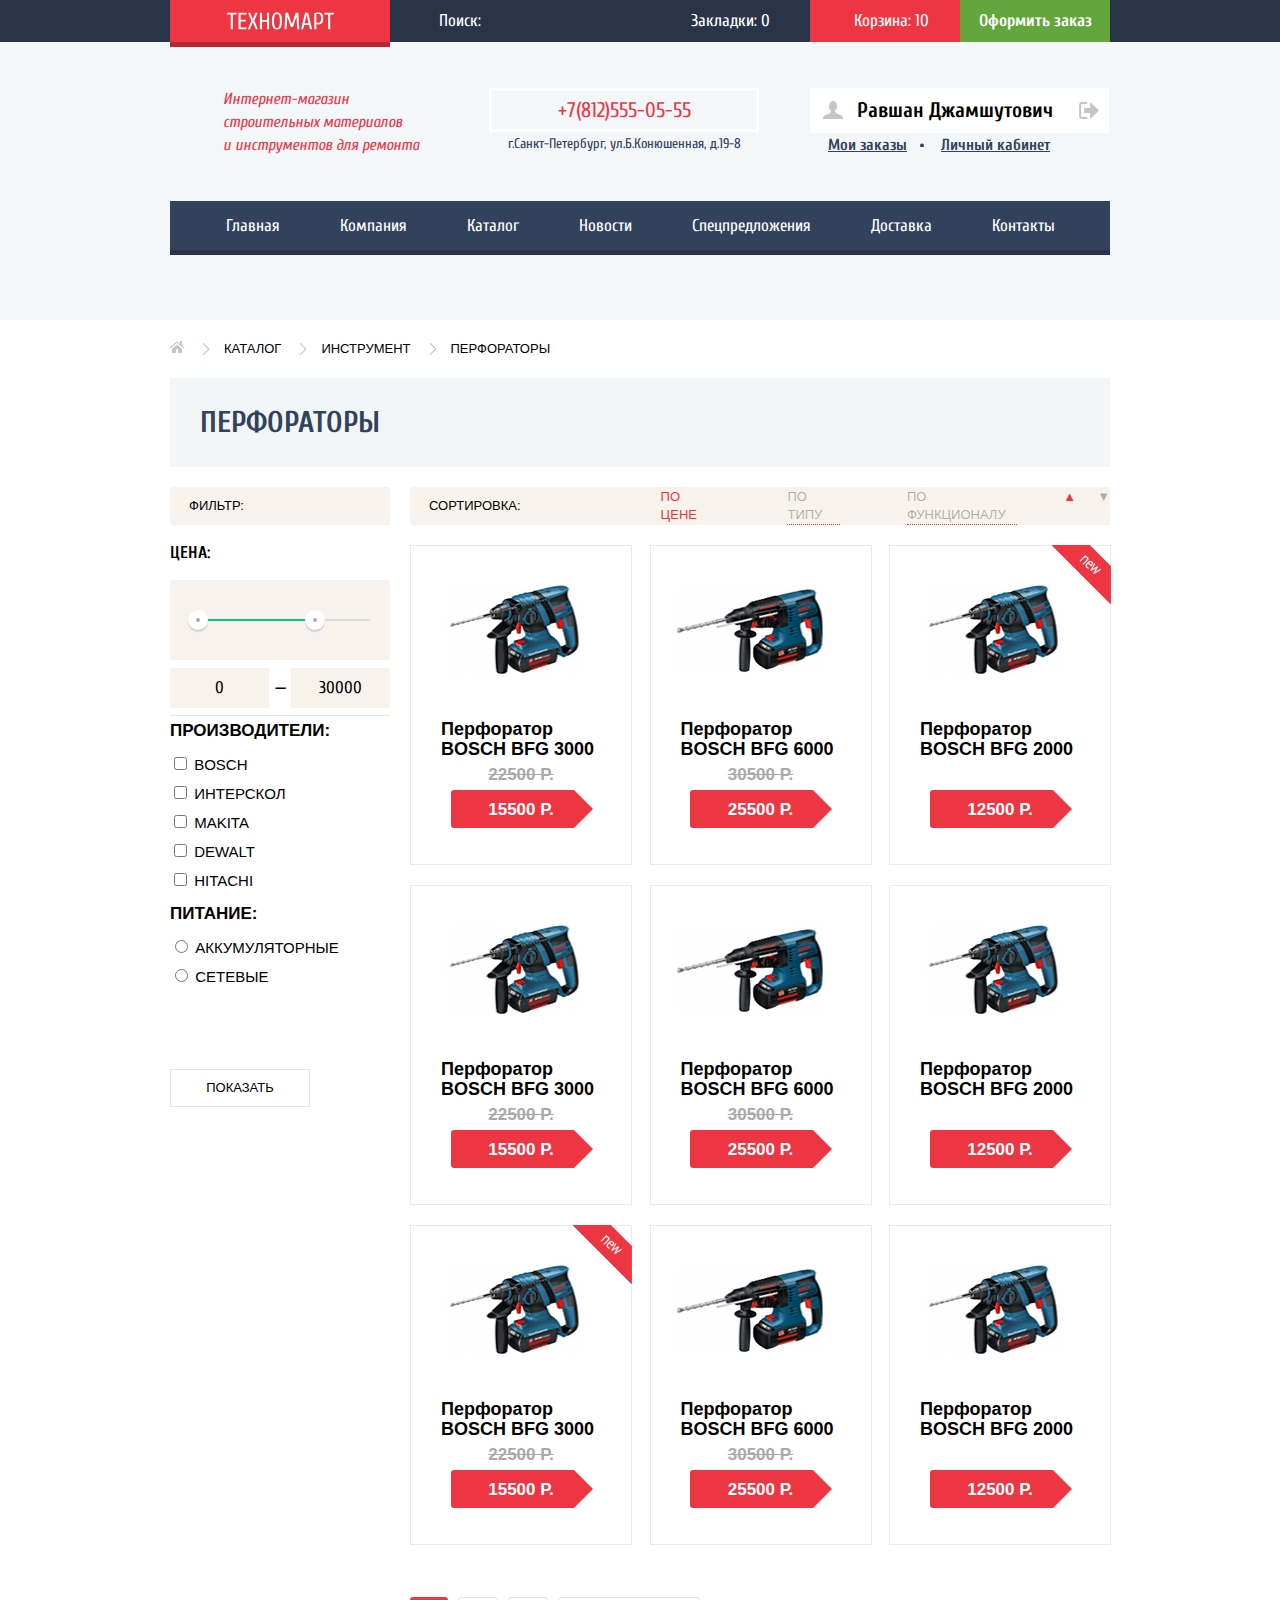
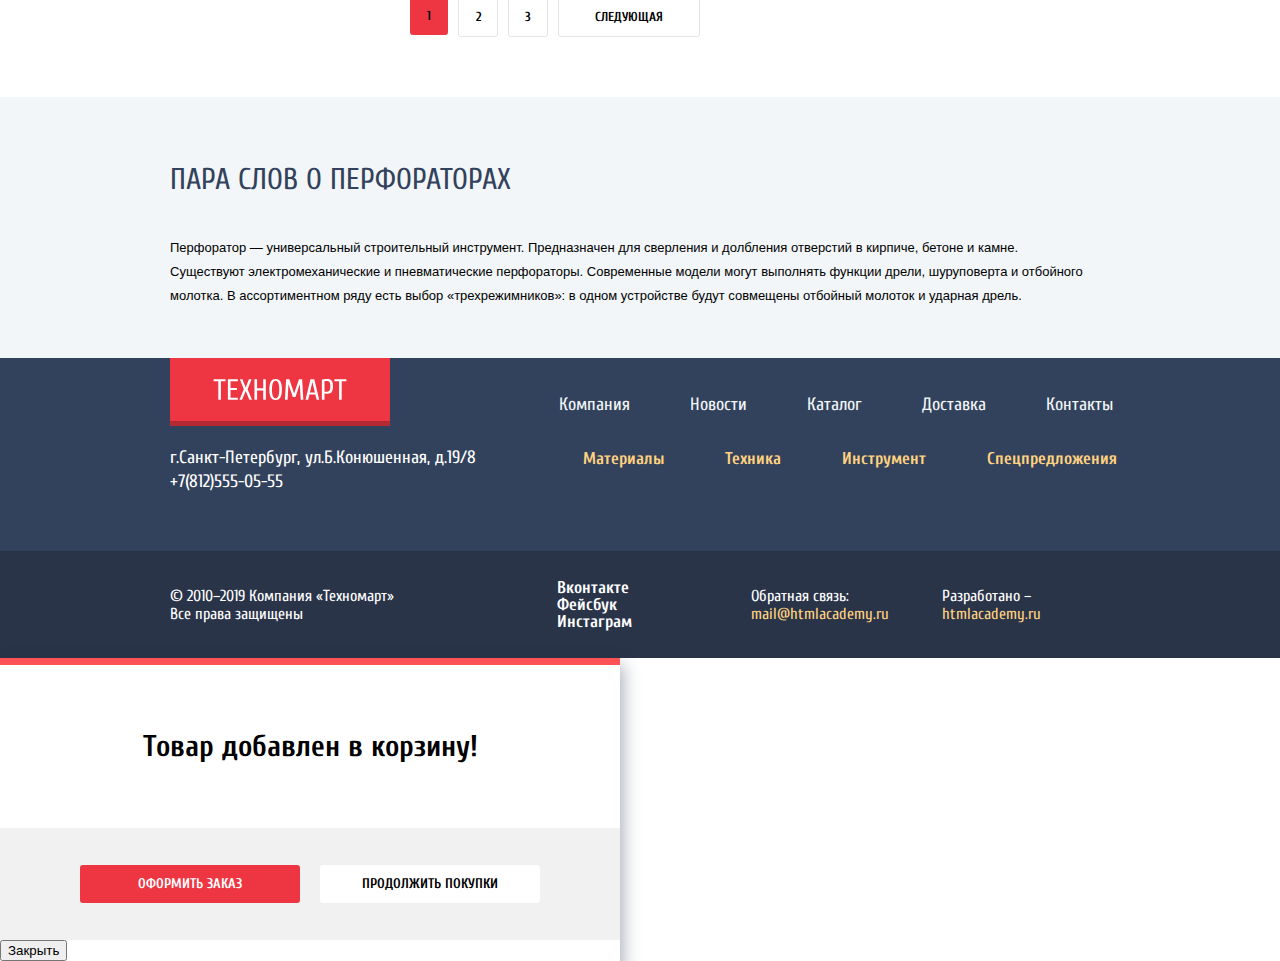
==== commit 6e673d64: "Добавил микростилизацию главной" ====
--- a/catalog.html
+++ b/catalog.html
@@ -21,10 +21,12 @@
           <div class="top-menu-list">
           
             <!--ФОРМА ПОИСКА-->
-
-            <form class="search" action="https://echo.htmlacademy.ru" method="GET">
-              <input type="search" placeholder="Поиск:">
-            </form>
+                  
+              <form class="search" action="https://echo.htmlacademy.ru" method="GET">
+                <label for="search-icon">
+                <input name="search" type="search" placeholder="Поиск:"></label>
+              </form>
+            
             <div><a class="bookmarks" href="#">Закладки: 0</a></div>
             <div class="fool"><a class="basket" href="#">Корзина: 10</a></div>
             <div class="purchase-item"><a class="process" href="#">Оформить заказ</a></div>
@@ -209,6 +211,7 @@
             <div class="products-list">
               <div class="products-item">
                   <a href="catalog.html">
+                   
                     <h3>Перфоратор BOSCH BFG 3000</h3>
                     <p>
                       <img src="img/pop-product-2.jpg"
@@ -220,13 +223,14 @@
                     </p>
                   </a>  
               </div>
-        
-                  <!--КАРТОЧКА ТОВАРА 1//ССЫЛКА-->
-        
-              <div class="active-product-item visually-hidden">
-                <a class="buy" href="#">Купить</a>
-                <a class="add-bookmarks" href="#">В закладки</a>
-              </div>
+                    
+                    <!--КАРТОЧКА ТОВАРА 1//ССЫЛКА-->
+                    <div class="active-product-item visually-hidden">
+                      <a class="buy" href="#">Купить</a>
+                      <a class="add-bookmarks" href="#">В закладки</a>
+                    </div>
+                  
+
         
                   <!--КАРТОЧКА ТОВАРА 2-->
                 
--- a/css/style.css
+++ b/css/style.css
@@ -109,7 +109,8 @@
 .about-product p,
 .pages,
 .basket-buttons,
-.letter-popup-write {
+.letter-popup-write,
+.letter-textarea {
     margin: 0;
     padding: 0;
 }
@@ -146,37 +147,27 @@
     background-color: #293449;
 }
 
-input[type="search"] {
+.search input[type="search"] {
     position: relative;
-    background-color: transparent;
-    border: none;
-}
-
-input[type="search"]::placeholder {
+    
     font-family: "Cuprum", "Arial", sans-serif;
     font-size: 17px;
     line-height: 18px;
+    padding-left: 49px;
+
+    background-color: transparent;
+    border: none;
+}
+
+.search input[type="search"]::placeholder {
+    font-family: "Cuprum", "Arial", sans-serif;
+    font-size: 17px;
+    line-height: 18px;
+    padding-left: 0;
 
     color: #ffffff;
 }
 
-
-input[type="search"]::before {
-    content: "";
-
-    position: absolute;
-    top: 0;
-    left: 0;
-
-    width: 17px;
-    height: 17px;
-    
-    background-image: url("../img/icon-search.png");
-    background-repeat: no-repeat;
-    background-position: 0 0;
-
-    z-index: 20;        
-}
 
 
 .search input[type="search"]:hover,
@@ -185,12 +176,31 @@
     background-color: #212a3a;
 }
 
+.search:active .search-svg {
+    fill: #ee3643;
+}
+
 .search input[type="search"]:focus {
     background-color: #ffffff;
+    outline: none;
     color: #000000;
 }
 
-
+/*Убираем крестик*/
+
+input[type=text]::-ms-clear {  
+    display: none; width : 0; height: 0; 
+}
+
+input[type=text]::-ms-reveal {  
+    display: none; width : 0; height: 0; 
+}
+input[type="search"]::-webkit-search-decoration,
+input[type="search"]::-webkit-search-cancel-button,
+input[type="search"]::-webkit-search-results-button,
+input[type="search"]::-webkit-search-results-decoration { 
+    display: none; 
+}
 
 .top-menu-list a:active {
     background-color: #161d29;
@@ -204,6 +214,15 @@
     font-weight: normal;   
     
     color: #ffffff;
+}
+
+.bookmarks:hover .bookmarks-svg,
+.bookmarks:focus .bookmarks-svg {
+    fill: #ffffff;
+}
+
+.bookmarks:active .bookmarks-svg {
+    fill: #8b8e94;
 }
 
 .purchase-item a{
@@ -465,6 +484,7 @@
 
 .popular-products-item,
 .products-item {
+
     font-family: "PT Sans", "Arial", sans-serif;
     border: 1px solid #eaeaea;
 }
@@ -481,6 +501,7 @@
 .popular-products-item:focus,
 .products-item:hover,
 .products-item:focus {
+
     border: 1px solid #ffffff;
     box-shadow: 0 10px 25px 0  rgb(41, 52, 73, 0.5);
 }
@@ -664,10 +685,9 @@
     color: #ffffff;
 }
 
-.socials a:hover,
-.socials a:focus,
-.socials a:active {
-    color: #ee3643;
+.social-button {
+    width: 40px;
+    height: 40px;
 }
 
 .footer-bottom span {
@@ -684,13 +704,13 @@
 }
 
 .map-popup {
-    box-shadow: 0 10px 16px 8px  rgb(41, 52, 73, 0.5);
+    box-shadow: 0 10px 16px 3px  rgb(41, 52, 73, 0.4);
 }
 
 .letter-popup,
 .basket-popup {
     border-top: 7px solid #ff5257;
-    box-shadow: 0 10px 16px 8px  rgb(41, 52, 73, 0.5);
+    box-shadow: 0 10px 16px 3px  rgb(41, 52, 73, 0.4);
 }
 
 .letter-popup {
@@ -958,37 +978,31 @@
     margin: 0 auto;
 }
 
+.search {
+    display: flex;
+    position: relative;
+}
+
 input[type="search"] {
     position: relative;
     width: 260px;
     min-height: 42px;
 }
 
+.search-svg {
+    position: absolute;
+
+    top: 12px;
+    left: 17px;
+
+    width: 17px;
+    height: 17px;
+}
+
 input[type="search"]::placeholder {
     min-height: 42px;
     padding-left: 49px;  
 }
-
-/*ИСПРАВИТЬ*/
-input[type="search"]::before {
-    content: "";
-    
-    position: absolute;
-    top: 12px;
-    right: -34px;
-
-    width: 17px;
-    height: 17px;
-
-    background-image: url("../img/icon-search.png");
-    background-repeat: no-repeat;
-    background-position: 0 0;
-    opacity: 1;
-
-    z-index: 20;
-    
-}
-
 
 .bookmarks {
     position: relative;
@@ -1001,26 +1015,19 @@
 }
 
 .top-menu-list .bookmarks {
-    display: flex;
-    align-items: center;
-}
-
-.bookmarks::before {
-    content: "";
-
-    position: absolute;
+    position: relative;
+    display: flex;
+    align-items: center;
+}
+
+.bookmarks-svg {
+    position: absolute;
+    
     top: 12px;
-    left: 14px;
-
-    width: 16px;
-    height: 14px;
-
-    background-image: url("../img/icon-bookmark.png");
-    background-repeat: no-repeat;
-    background-position: 0 0;
-    opacity: 0.3;
+    left: 17px;
 
     z-index: 20;
+
 }
 
 .bookmarks:hover::before,
@@ -1039,31 +1046,23 @@
     padding-left: 18px;
 }
 
-
-.basket::before {
-    content: "";
-
-    position: absolute;
+.basket-svg {
+    position: absolute;
+    
     top: 12px;
     left: 17px;
 
-    width: 15px;
-    height: 15px;
-
-    background-image: url("../img/cart-icon.png");
-    background-repeat: no-repeat;
-    background-position: 0 0;
-    opacity: 0.3;
-
     z-index: 20;
 }
 
-.basket:hover::before,
-.basket:focus::before,
-.basket:active::before {
-    opacity: 1;
-}
-
+.basket:hover .basket-svg,
+.basket:focus .basket-svg {
+    fill: #ffffff;
+}
+
+.basket:active .basket-svg {
+    fill: #8b8e94;
+}
 
 .fool .basket {
     background-color: #ee3643;
@@ -1126,19 +1125,11 @@
     padding-left: 5px;
 }
 
-.phone-number::before {
-    content: "";
-
+.phone-number-svg {
     position: absolute;
     top: 10px;
     left: 13px;
 
-    width: 19px;
-    height: 19px;
-
-    background-image: url("../img/icon-phone.png");
-    background-repeat: no-repeat;
-    background-position: 0 0;
     z-index: 20;
 }
 
@@ -1172,14 +1163,28 @@
 }
 
 .user-login  {
+    position: relative;
+
     margin-left: 69px;
-    
+        
     min-height: 45px;
-    width: 111px;
+    width: 89px;
     justify-content: center;
     flex-wrap: wrap;
     padding-right: 5px;
-    padding-left: 5px;
+    padding-left: 27px;
+}
+
+.user-login-svg {
+    position: absolute;
+
+    top: 14px;
+    left: 14px;
+
+}
+
+.user-login:hover .user-login-svg {
+    fill: #32425c;
 }
 
 .user-navigation .user-login {
@@ -1239,7 +1244,6 @@
     background-image: url("../img/icon-user.png");
     background-repeat: no-repeat;
     background-position: 0 0;
-    background-color: red;
     z-index: 20;
 }
 
@@ -1256,21 +1260,20 @@
     background-image: url("../img/icon-logout.png");
     background-repeat: no-repeat;
     background-position: 0 0;
-    background-color: red;
     z-index: 20;
 }
 /*ИСПРАВИТЬ*/
 
+
 .login-name:hover::before,
+.login-name:focus::before {
+    background-image: url("../img/icon-user-focus.png");
+}
+
+
 .login-name:hover::after,
-.login-name:focus::before
-.login-name:hover::after{
-    background-color: black;
-}
-
-.login-name:active::before,
-.login-name:active::after {
-    background-color: black;
+.login-name:focus::after  {
+    background-image: url("../img/icon-logout-focus.png");
 }
 
 .login-navigation-items a {
@@ -1347,6 +1350,8 @@
 .product-blue,
 .product-violet,
 .product-green {
+    position: relative;
+
     width: 300px;
     min-height: 123px;
 }
@@ -1356,6 +1361,30 @@
 .product-green,
 .product-orange-2 {
     margin-left: 20px;
+}
+
+.product-orange.new::before {
+    content: "";
+    
+    position: absolute;
+    top: 0px;
+    right: 0px;
+    width: 60px;
+    height: 59px;
+    
+    background-image: url("../img/new-flag.png");
+    background-repeat: no-repeat;
+    background-position: 0 0;
+        
+    z-index: 20;
+}
+
+.product-svg {
+    position: absolute;
+
+    top: 31px;
+    left: 213px;
+
 }
 
 .vertical-flex {
@@ -1401,6 +1430,90 @@
 .product-orange-2 {
     margin-top: 20px;
 }
+
+.slider-1,
+.slider-2 {
+    position: relative;
+}
+
+.slider-1 h3,
+.slider-2 h3 {
+    position: absolute;
+
+    top: 27px;
+    left: 27px;
+}
+
+.slider-1 p,
+.slider-2 p {
+    position: absolute;
+
+    top: 65px;
+    left: 28px;
+}
+
+.slider-left {
+    position: absolute;
+
+    top: 114px;
+    left: 25px;
+}
+
+.slider-right {
+    position: absolute;
+
+    top: 114px;
+    right: 25px;
+}
+
+.slider-open {
+    position: absolute;
+
+    bottom: 22px;
+    left: 25px;
+
+    width: 190px;
+    min-height: 10px;
+    text-align: center;
+    flex-wrap: wrap;
+    padding-top: 10px;
+    padding-bottom: 10px;
+    padding-right: 5px;
+    padding-left: 5px;
+            
+    border-radius: 3px;
+}
+
+.slider-1 {
+    display: none;
+}
+
+.sliders {
+    position: relative;
+}
+
+.slider-point {
+    position: absolute;
+
+    width: 6px;
+    height: 6px;
+
+    background-color: #ee3643;
+    border: 2px solid #ffffff;
+    border-radius: 50%;
+}
+
+.slider-point.point-1 {
+    bottom: 36px;
+    left: 295px;
+}
+
+.slider-point.point-2 {
+    bottom: 36px;
+    left: 315px;
+}
+
+
 
 .popular-products {
     width: 940px;
@@ -1449,6 +1562,7 @@
 }
 
 .popular-products-item {
+    position: relative;
     width: 220px;
     min-height: 318px;
     
@@ -1492,6 +1606,7 @@
 
 .price,
 .only-price {
+    position: relative;
     display: flex;
 
     width: 141px;
@@ -1503,8 +1618,47 @@
     
 }
 
+.price::after,
+.only-price::after {
+    content: "";
+  
+    position: absolute;
+    top: 0;
+    right: -20px;
+    
+    width: 0;
+    height: 0;
+    
+    border: 19px solid white;
+    border-left-color: #ee3643;
+}
+
 .only-price {
     margin-top: 31px;
+}
+
+.products-item,
+.popular-products-item {
+    position: relative;
+}
+
+.active-product-item {
+    position: absolute;
+    top: 0;
+    left: 0;
+
+    width: 218px;
+    height: 88px;
+    padding: 40px 0;
+
+    background-color: rgba(255,255,255,0.9);
+    z-index: 10;
+}
+
+.active-product-item .buy,
+.active-product-item .add-bookmarks {
+    width: 135px;
+    min-height: 35px;
 }
 
 .popular-producers-top {
@@ -1621,9 +1775,34 @@
     margin-top: 30px;
 }
 
+.services .container {
+    position: relative;
+}
+
 .credit a {
     display: flex;
     align-items: center;
+}
+
+.delivery img {
+    position: absolute;
+
+    bottom: -117px;
+    right: 0px;
+}
+
+.guarantee img {
+    position: absolute;
+
+    bottom: -117px;
+    right: 0px;
+}
+
+.credit img {
+    position: absolute;
+
+    bottom: -117px;
+    right: 0px;
 }
 
 .company-wrapper {
@@ -1674,6 +1853,16 @@
 
 .partners li {
     margin-top: 17px;
+    margin-left: 36px;
+}
+
+.partners li::before {
+    position: absolute;
+
+    width: 25px;
+    height: 2px;
+
+    background-color: #ee3643;
 }
 
 .lost {
@@ -1752,9 +1941,38 @@
 
 
 .socials {
+    display: flex;
+    
     margin-left: 163px;
 
+    
+}
+
+.socials-list {
+    display: flex;
+    
     width: 131px;
+    min-height: 40px;
+    
+}
+
+.socials-list li {
+    
+    margin-right: 5px;
+    border-radius: 50%;
+    background-color: #212a3a;
+}
+
+.socials-list li:hover,
+.socials-list li:focus,
+.socials-list li:active {
+    background-color: #ee3643; 
+}
+
+.socials-list a {
+    display: flex;
+    justify-content: center;
+    align-items: center;
 }
 
 .feedback {
@@ -1778,6 +1996,7 @@
     display: flex;
     flex-direction: column;
     justify-content: center;
+
     width: 620px;
     min-height: 430px;
 }
@@ -1819,7 +2038,13 @@
 }
 
 .letter-textarea {
+    width: 456px;
+    min-height: 110px;
+
+    border-radius: 3px;
+
     margin-top: 7px;
+
     
 }
 
@@ -1827,8 +2052,12 @@
     display: flex;
     justify-content: center;
     align-items: center;
+
+    margin-top: 37px;
+
     width: 100%;
     min-height: 112px;
+
     background-color: #f4f4f4;
 }
 
@@ -1850,14 +2079,31 @@
 }
 
 
-/*ВРЕМЕННО!*/
-
-.letter-popup .close-letter-popup {
-    
+.map-popup {
+    position: relative;
+}
+
+.letter-popup {
+    position: relative;
+}
+
+.letter-popup .close-letter-popup,
+.map-popup .close-map-popup {
+    position: absolute;
+
+    top: 9px;
+    right: 9px;
+
     width: 21px;
-    min-height: 21px;
-    background: none;
-    border: 1px solid black;
+    height: 21px;
+
+    background-color: transparent;
+    border: none;
+    background-image: url(../img/svg-technomart/icon-close.svg);
+    background-repeat: no-repeat;
+    background-position: 0 0;
+
+    cursor: pointer;
 }
 
 
@@ -2131,6 +2377,23 @@
     z-index: 20;
 }
 
+.popular-products-item.new::before {
+    content: "";
+    
+    position: absolute;
+    top: -1px;
+    right: -1px;
+
+    width: 60px;
+    height: 59px;
+    
+    background-image: url("../img/new-flag.png");
+    background-repeat: no-repeat;
+    background-position: 0 0;
+        
+    z-index: 20;
+}
+
 .pages {
     display: flex;
     margin-top: 52px;
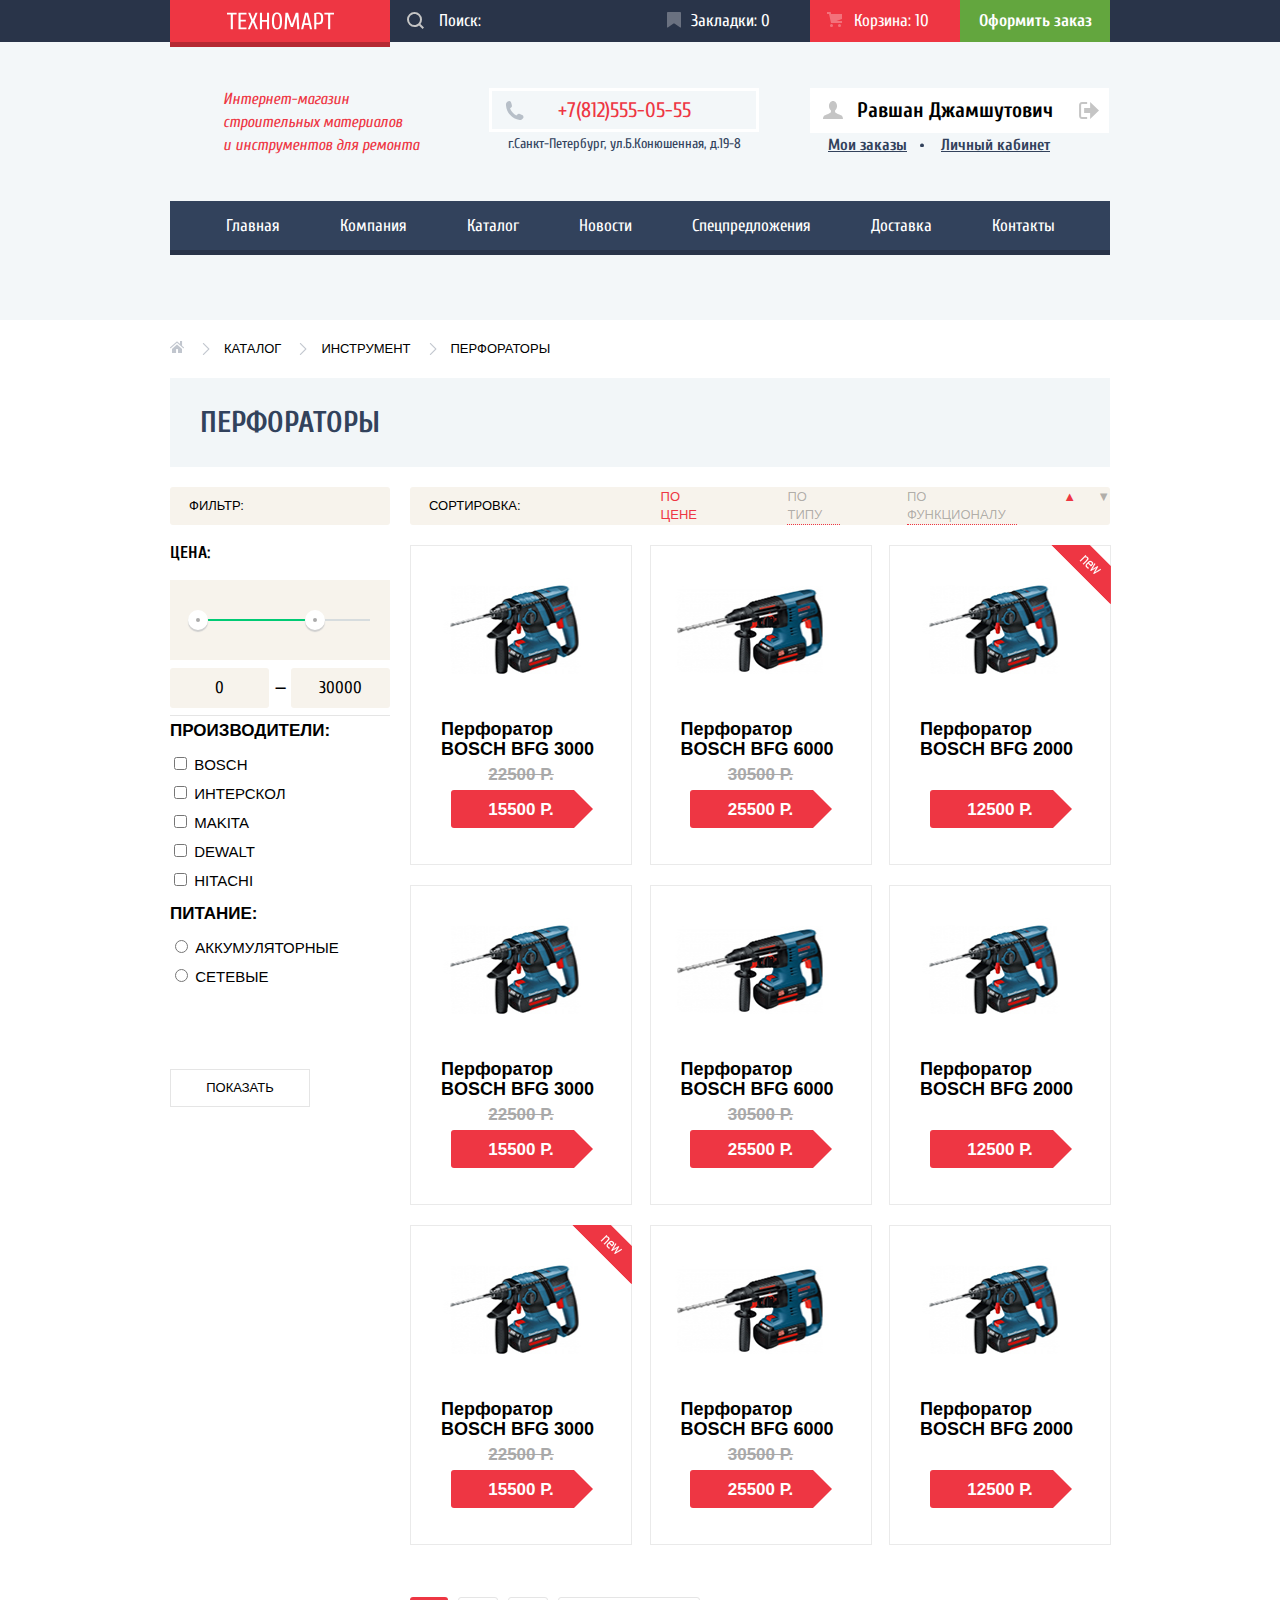
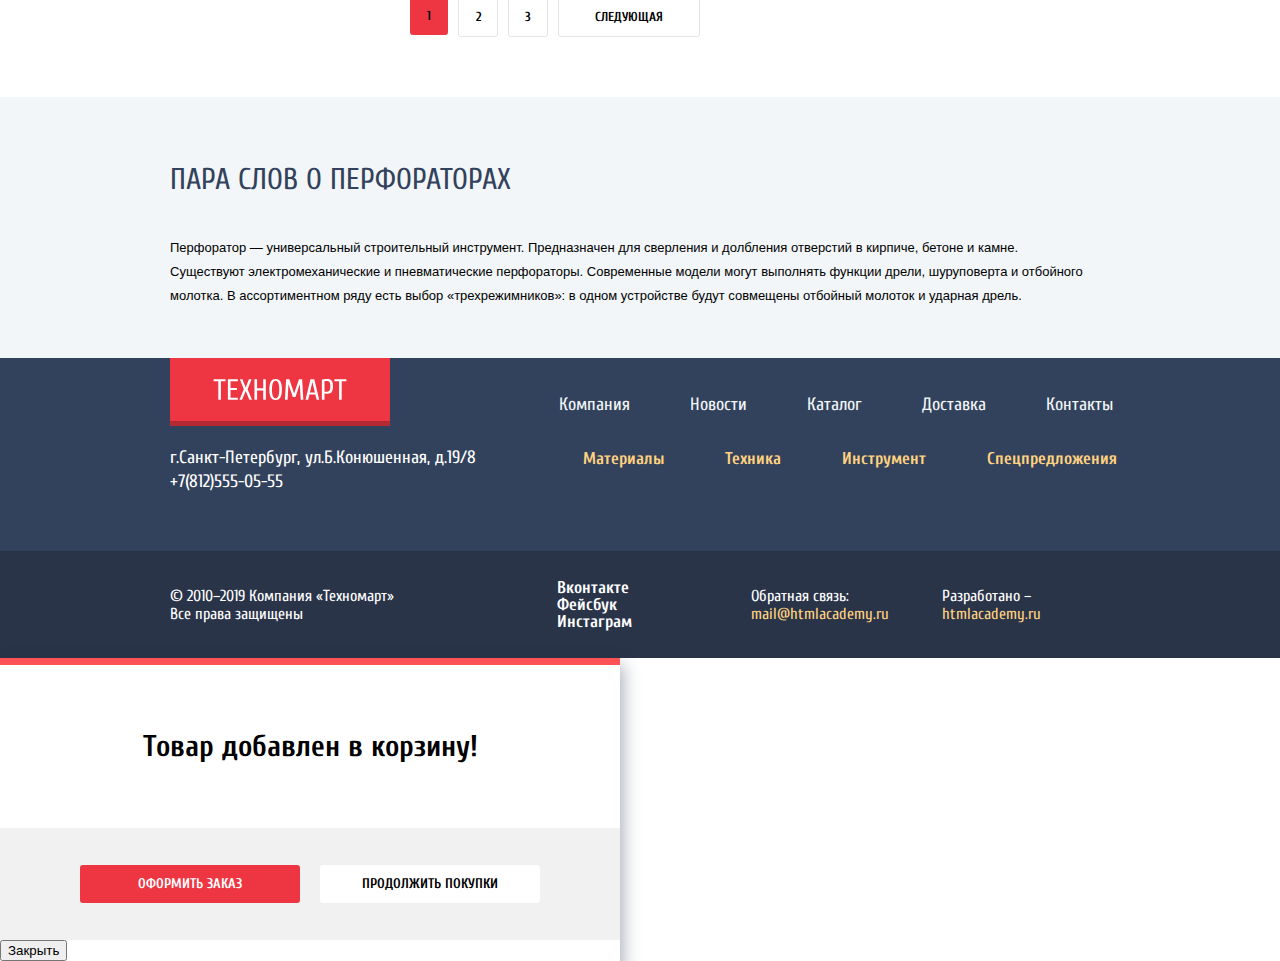
==== commit 7d9f6fc1: "Завершил стилизацию главной страницы" ====
--- a/catalog.html
+++ b/catalog.html
@@ -23,12 +23,20 @@
             <!--ФОРМА ПОИСКА-->
                   
               <form class="search" action="https://echo.htmlacademy.ru" method="GET">
-                <label for="search-icon">
-                <input name="search" type="search" placeholder="Поиск:"></label>
+                <label for="search"></label>
+                <input type="search" name="search" placeholder="Поиск:">
+                <svg class="search-svg" xmlns="http://www.w3.org/2000/svg" width="17" height="17" viewBox="0 0 17 17">
+                  <path class="search-svg" fill="#c5c5c5" d="M17 15.586l-3.542-3.542A7.465 7.465 0 0 0 15 7.5 7.5 7.5 0 1 0 7.5 15c1.71 0 3.282-.579 4.544-1.542L15.586 17 17 15.586zM2 7.5C2 4.467 4.467 2 7.5 2 10.532 2 13 4.467 13 7.5c0 3.032-2.468 5.5-5.5 5.5A5.506 5.506 0 0 1 2 7.5z"/>
+                </svg>
               </form>
             
-            <div><a class="bookmarks" href="#">Закладки: 0</a></div>
-            <div class="fool"><a class="basket" href="#">Корзина: 10</a></div>
+            <div>
+              <a class="bookmarks" href="#"><svg class="bookmarks-svg" xmlns="http://www.w3.org/2000/svg" width="14" height="16" viewBox="0 0 14 16"><path class="bookmarks-svg" fill="#6a7180" d="M14 15c0 .55-.368.741-.818.426l-5.363-3.765c-.45-.315-1.187-.315-1.637 0L.818 15.426C.368 15.741 0 15.55 0 15V1c0-.55.45-1 1-1h12c.55 0 1 .45 1 1v14z"/></svg>
+                Закладки: 0</a>
+            </div>
+            <div class="fool">
+              <a class="basket" href="#"><svg  class="basket-svg" xmlns="http://www.w3.org/2000/svg" width="15" height="15" viewBox="0 0 15 15"><circle class="basket-svg" fill="#F86B6F" cx="4.5" cy="13.5" r="1.5"/><circle class="basket-svg" fill="#F86B6F" cx="12.5" cy="13.5" r="1.5"/><path class="basket-svg" fill="#F86B6F" d="M15 2H4.07l-.422-2H0v2h2.031l1.985 9H15V9H9.441L15 6.951z"/></svg>
+              Корзина: 10</a></div>
             <div class="purchase-item"><a class="process" href="#">Оформить заказ</a></div>
           </div>
         </div>
@@ -40,11 +48,17 @@
             <div class="header-navigation-wrapper">
               <h2>Интернет-магазин<br>строительных материалов<br>и инструментов для ремонта</h2>  
               <div class="header-contacts">
-                  <a class="phone-number" href="tel:+78125550555">+7(812)555-05-55</a>
+                  <a class="phone-number" href="tel:+78125550555"><svg class="phone-number-svg" xmlns="http://www.w3.org/2000/svg" width="19" height="19" viewBox="0 0 19 19"><path fill="#B7BFC8" d="M15.572 18.985h-.941c-4.129-.488-7.157-2.408-9.359-4.864C3.062 11.66 1.318 8.492.978 4.228V3.084c.078-.774.459-1.304.898-1.757C2.425.766 3.25.044 4.002.019c.554-.018 1.5.38 1.879.899.329.446.504 1.339.656 2.003.154.671.505 1.643.408 2.289-.148 1.007-1.487 1.434-1.879 2.166 1.307 3.135 3.443 5.439 6.293 7.031.715-.392 1.346-1.572 2.332-1.595.359-.009.818.178 1.184.286.402.121.75.275 1.104.408.596.224 1.648.521 2.004 1.021.365.513.57 1.356.49 1.879-.164 1.041-1.879 2.197-2.901 2.579z"/></svg>
+                    +7(812)555-05-55</a>
                   <address>г.Санкт-Петербург, ул.Б.Конюшенная, д.19-8</address>
               </div>
               <ul class="login-navigation">
-                <li><a href="#" class="login-name">Равшан Джамшутович</a>
+                <li>
+                  <a href="#" class="login-name">
+                    <svg class="user-icon-svg" xmlns="http://www.w3.org/2000/svg" width="20" height="18" viewBox="0 0 20 18"><path class="user-icon-svg" fill="#c5c5c5" d="M17.881 14.166c-2.144-.735-4.256-1.666-5.207-2.39-.657-.501-.77-1.618-.517-2.415 1.118-.903 1.864-2.477 1.864-4.278C14.021 2.276 12.221 0 10 0S5.979 2.276 5.979 5.083c0 1.801.746 3.374 1.863 4.277.253.798.141 1.915-.517 2.416-.95.724-3.063 1.654-5.207 2.39S0 18 0 18h20s.025-3.099-2.119-3.834z"/></svg>
+                    Равшан Джамшутович
+                    <svg class="logout-icon-svg" xmlns="http://www.w3.org/2000/svg" width="21" height="17" viewBox="0 0 21 17"><g fill="#c5c5c5"><path  class="logout-icon-svg" fill="#c5c5c5" d="M21 8.5L12.125 0v6h-6v5h6v6z"/><path class="logout-icon-svg" fill="#c5c5c5" d="M3.106 13.952V3.048c.018-.376.171-1.057 1.01-1.057h5.027V0H4.116C1.938 0 1.112 1.81 1.087 3.027v10.946C1.112 15.189 1.938 17 4.116 17h5.027v-1.99H4.116c-.839 0-.992-.683-1.01-1.058z"/></g></svg>
+                  </a>
                   <ul class="login-navigation-items">
                     <li><a class="login-item" href="#">Мои заказы</a></li>
                     <li><a class="login-item" href="#">Личный кабинет</a></li> 
@@ -210,29 +224,25 @@
             <!--КАРТОЧКА ТОВАРА 1-->
             <div class="products-list">
               <div class="products-item">
-                  <a href="catalog.html">
-                   
-                    <h3>Перфоратор BOSCH BFG 3000</h3>
-                    <p>
-                      <img src="img/pop-product-2.jpg"
-                      width="220" height="170" alt="Перфоратор BOSCH BFG 3000">
-                    </p>
-                    <p class="product-price">
-                      <span class="old-price">22500 Р.</span>
-                      <span class="price">15500 Р.</span>
-                    </p>
-                  </a>  
+                <a href="catalog.html">
+                  <h3>Перфоратор BOSCH BFG 3000</h3>
+                  <p>
+                    <img src="img/pop-product-2.jpg"
+                    width="220" height="170" alt="Перфоратор BOSCH BFG 3000">
+                  </p>
+                  <p class="product-price">
+                    <span class="old-price">22500 Р.</span>
+                    <span class="price">15500 Р.</span>
+                  </p>
+                </a> 
+                <!--КАРТОЧКА ТОВАРА 1//ССЫЛКА-->
+                <div class="active-product-item">
+                  <a class="buy" href="#">Купить</a>
+                  <a class="add-bookmarks" href="#">В закладки</a>
+                </div> 
               </div>
                     
-                    <!--КАРТОЧКА ТОВАРА 1//ССЫЛКА-->
-                    <div class="active-product-item visually-hidden">
-                      <a class="buy" href="#">Купить</a>
-                      <a class="add-bookmarks" href="#">В закладки</a>
-                    </div>
-                  
-
-        
-                  <!--КАРТОЧКА ТОВАРА 2-->
+              <!--КАРТОЧКА ТОВАРА 2-->
                 
               <div class="products-item">
                 <a href="catalog.html">
@@ -245,16 +255,14 @@
                     <span class="price">25500 Р.</span>
                   </p>
                 </a>
+                <!--КАРТОЧКА ТОВАРА 2//ССЫЛКА-->
+                <div class="active-product-item">
+                  <a class="buy" href="#">Купить</a>
+                  <a class="add-bookmarks" href="#">В закладки</a>
+                </div>
               </div>     
-                  
-                  <!--КАРТОЧКА ТОВАРА 2//ССЫЛКА-->
-        
-              <div class="active-product-item visually-hidden">
-                <a class="buy" href="#">Купить</a>
-                <a class="add-bookmarks" href="#">В закладки</a>
-              </div>
-        
-                  <!--КАРТОЧКА ТОВАРА 3-->
+              
+              <!--КАРТОЧКА ТОВАРА 3-->
                   
               <div class="products-item new">
                 <a href="catalog.html">
@@ -267,19 +275,17 @@
                     <span class="only-price">12500 Р.</span>
                   </p>
                 </a>
+                <!--КАРТОЧКА ТОВАРА 3//ССЫЛКА-->
+                <div class="active-product-item">
+                    <a class="buy" href="#">Купить</a>
+                    <a class="add-bookmarks" href="#">В закладки</a>
+                  </div>
+                </div>
               </div>
         
-                  <!--КАРТОЧКА ТОВАРА 3//ССЫЛКА-->
-        
-              <div class="active-product-item visually-hidden">
-                <a class="buy" href="#">Купить</a>
-                <a class="add-bookmarks" href="#">В закладки</a>
-              </div>
-            </div>
+            <!--КАРТОЧКА ТОВАРА 4-->
             
             <div class="products-list">
-              <!--КАРТОЧКА ТОВАРА 4-->
-
               <div class="products-item">
                 <a href="catalog.html">
                   <h3>Перфоратор BOSCH BFG 3000</h3>
@@ -292,13 +298,11 @@
                     <span class="price">15500 Р.</span>
                   </p>
                 </a>  
-              </div>
-
-              <!--КАРТОЧКА ТОВАРА 4//ССЫЛКА-->
-
-              <div class="active-product-item visually-hidden">
-                <a class="buy" href="#">Купить</a>
-                <a class="add-bookmarks" href="#">В закладки</a>
+                 <!--КАРТОЧКА ТОВАРА 4//ССЫЛКА-->
+                <div class="active-product-item">
+                  <a class="buy" href="#">Купить</a>
+                  <a class="add-bookmarks" href="#">В закладки</a>
+                </div>
               </div>
 
               <!--КАРТОЧКА ТОВАРА 5-->
@@ -314,14 +318,12 @@
                     <span class="price">25500 Р.</span>
                   </p>
                 </a>
+                <!--КАРТОЧКА ТОВАРА 5//ССЫЛКА-->
+                <div class="active-product-item">
+                  <a class="buy" href="#">Купить</a>
+                  <a class="add-bookmarks" href="#">В закладки</a>
+                </div>
               </div>  
-
-              <!--КАРТОЧКА ТОВАРА 5//ССЫЛКА-->
-
-              <div class="active-product-item visually-hidden">
-                <a class="buy" href="#">Купить</a>
-                <a class="add-bookmarks" href="#">В закладки</a>
-              </div>
 
               <!--КАРТОЧКА ТОВАРА 6-->
 
@@ -336,17 +338,16 @@
                     <span class="only-price">12500 Р.</span>
                   </p>
                 </a>
-              </div>
-
-              <!--КАРТОЧКА ТОВАРА 6//ССЫЛКА-->
-
-              <div class="active-product-item visually-hidden">
-                <a class="buy" href="#">Купить</a>
-                <a class="add-bookmarks" href="#">В закладки</a>
+                <!--КАРТОЧКА ТОВАРА 6//ССЫЛКА-->
+                <div class="active-product-item">
+                  <a class="buy" href="#">Купить</a>
+                  <a class="add-bookmarks" href="#">В закладки</a>
+                </div>
               </div>
             </div>
 
             <div class="products-list">
+              
               <!--КАРТОЧКА ТОВАРА 7-->
 
               <div class="products-item new">
@@ -360,14 +361,12 @@
                     <span class="old-price">22500 Р.</span>
                     <span class="price">15500 Р.</span>
                   </p>
-                </a>  
-              </div>
-
-              <!--КАРТОЧКА ТОВАРА 7//ССЫЛКА-->
-
-              <div class="active-product-item visually-hidden">
-                <a class="buy" href="#">Купить</a>
-                <a class="add-bookmarks" href="#">В закладки</a>
+                </a> 
+                <!--КАРТОЧКА ТОВАРА 7//ССЫЛКА-->
+                <div class="active-product-item">
+                  <a class="buy" href="#">Купить</a>
+                  <a class="add-bookmarks" href="#">В закладки</a>
+                </div> 
               </div>
 
               <!--КАРТОЧКА ТОВАРА 8-->
@@ -375,7 +374,6 @@
               <div class="products-item">
                 <a href="catalog.html">
                   <h3>Перфоратор BOSCH BFG 6000</h3>
-                  
                   <p>
                     <img src="img/pop-product-3.jpg" width="220" height="170" alt="Перфоратор BOSCH BFG 3000">
                   </p>
@@ -384,14 +382,12 @@
                     <span class="price">25500 Р.</span>
                   </p>
                 </a>
+                <!--КАРТОЧКА ТОВАРА 8//ССЫЛКА-->
+                <div class="active-product-item">
+                  <a class="buy" href="#">Купить</a>
+                  <a class="add-bookmarks" href="#">В закладки</a>
+                </div>
               </div>  
-
-              <!--КАРТОЧКА ТОВАРА 8//ССЫЛКА-->
-
-              <div class="active-product-item visually-hidden">
-                <a class="buy" href="#">Купить</a>
-                <a class="add-bookmarks" href="#">В закладки</a>
-              </div>
 
               <!--КАРТОЧКА ТОВАРА 9-->
 
@@ -406,13 +402,11 @@
                     <span class="only-price">12500 Р.</span>
                   </p>
                 </a>
-              </div>
-
-              <!--КАРТОЧКА ТОВАРА 9//ССЫЛКА-->
-
-              <div class="active-product-item visually-hidden">
-                <a class="buy" href="#">Купить</a>
-                <a class="add-bookmarks" href="#">В закладки</a>
+                <!--КАРТОЧКА ТОВАРА 9//ССЫЛКА-->
+                <div class="active-product-item">
+                  <a class="buy" href="#">Купить</a>
+                  <a class="add-bookmarks" href="#">В закладки</a>
+                </div>
               </div>
             </div>
           </section>
--- a/css/style.css
+++ b/css/style.css
@@ -12,17 +12,6 @@
     background-color: #ffffff;
 }
 
-
-.visually-hidden {
-    position: absolute;
-    width: 1px;
-    height: 1px;
-    margin: -1px;
-    border: 0;
-    padding: 0;
-    clip: rect(0 0 0 0);
-    overflow: hidden;
-}
 
 .top-menu ul,
 .main-navigation ul,
@@ -155,6 +144,7 @@
     line-height: 18px;
     padding-left: 49px;
 
+    color: #ffffff;
     background-color: transparent;
     border: none;
 }
@@ -175,15 +165,18 @@
 .top-menu-list a:focus {
     background-color: #212a3a;
 }
-
+/*
+.search:focus .search-svg, 
 .search:active .search-svg {
+    
+}
+*/
+.search input[type="search"]:focus,
+.search input:focus + svg>path {
+    background-color: #ffffff;
+    color: #000000;
     fill: #ee3643;
-}
-
-.search input[type="search"]:focus {
-    background-color: #ffffff;
-    outline: none;
-    color: #000000;
+    opacity: 1;
 }
 
 /*Убираем крестик*/
@@ -493,7 +486,7 @@
     font-size: 18px;
     font-weight: bold;
     line-height: 20px;
-
+    
     color: #000000;
 }
 
@@ -618,11 +611,52 @@
 }
 
 .partners {
+position: relative;
+
     font-size: 18px;
     line-height: 20px;
     font-weight: normal;
 
     color: #000000;
+}
+
+.partners li:first-child::before{
+    content: "";
+
+    position: absolute;
+    top: 8px;
+    left: 0;
+
+    width: 25px;
+    height: 2px;
+
+    background-color: #ee3643;
+}
+
+.partners li:nth-child(2)::before{
+    content: "";
+
+    position: absolute;
+    top: 45px;
+    left: 0;
+
+    width: 25px;
+    height: 2px;
+
+    background-color: #ee3643;
+}
+
+.partners li:last-child::before{
+    content: "";
+
+    position: absolute;
+    top: 82px;
+    left: 0;
+
+    width: 25px;
+    height: 2px;
+
+    background-color: #ee3643;
 }
 
 .footer-top {
@@ -662,10 +696,12 @@
 
 .footer-navigation-white a:active {
     color: rgb(241, 245, 247, 0.5);
+    text-decoration: none;
 }
 
 .footer-navigation-yellow a:active {
     color: rgb(255, 209, 128, 0.5);
+    text-decoration: none;
 }
 
 .footer-bottom {
@@ -730,7 +766,10 @@
 
 .email-popup,
 .name-popup {
+    margin-top: 2px;
     border: 2px solid #dee3e4;
+
+    padding-left: 15px;
 }
 
 .email-popup::placeholder,
@@ -738,6 +777,7 @@
     font-family: "PT Sans", "Arial", sans-serif;
     font-size: 13px;
     line-height: 18px;
+
 
     color: #a9a9a9;
 }
@@ -1052,6 +1092,8 @@
     top: 12px;
     left: 17px;
 
+    fill: rgb(255, 255, 255, 0.3);
+
     z-index: 20;
 }
 
@@ -1230,50 +1272,32 @@
     padding-left: 47px;
 }
 
-
-.login-name::before {
-    content: "";
-
-    position: absolute;
+.login-name .user-icon-svg {
+    position: absolute;
+
     top: 13px;
     left: 13px;
-
-    width: 20px;
-    height: 18px;
-
-    background-image: url("../img/icon-user.png");
-    background-repeat: no-repeat;
-    background-position: 0 0;
-    z-index: 20;
-}
-
-.login-name::after {
-    content: "";
-
-    position: absolute;
+}
+
+.login-name .logout-icon-svg {
+    position: absolute;
+
     top: 14px;
     right: 10px;
-
-    width: 20px;
-    height: 17px;
-
-    background-image: url("../img/icon-logout.png");
-    background-repeat: no-repeat;
-    background-position: 0 0;
-    z-index: 20;
-}
-/*ИСПРАВИТЬ*/
-
-
-.login-name:hover::before,
-.login-name:focus::before {
-    background-image: url("../img/icon-user-focus.png");
-}
-
-
-.login-name:hover::after,
-.login-name:focus::after  {
-    background-image: url("../img/icon-logout-focus.png");
+}
+
+.login-name:hover .user-icon-svg,
+.login-name:focus .user-icon-svg,
+.login-name:hover .logout-icon-svg,
+.login-name:focus .logout-icon-svg {
+    fill: #32425c;
+}
+
+.login-name:active,
+.login-name:active .user-icon-svg,
+.login-name:active .logout-icon-svg {
+    color: #c5c5c5;
+    fill: #c5c5c5;
 }
 
 .login-navigation-items a {
@@ -1552,21 +1576,23 @@
     align-items: center;
 }
 
-
 .popular-products-list {
     display: flex;
-}
-
-.container .popular-producers-list:last-child {
-    margin-top: 17.5px;
+    flex-wrap: wrap;
 }
 
 .popular-products-item {
     position: relative;
-    width: 220px;
+
+    width: 218px;
     min-height: 318px;
-    
-    
+
+    margin-right: 20px;
+    margin-bottom: 20px;
+}
+
+.popular-products-item:nth-child(4n){
+    margin-right: 0px;
 }
 
 .popular-products-item a {
@@ -1579,8 +1605,12 @@
     align-items: center;
 }
 
+.popular-products-item img {
+    order: 1;
+}
+
 .popular-products-item h3 {
-    order: 1;
+    order: 2;
 
     display: flex;
     justify-content: center;
@@ -1589,11 +1619,7 @@
 }
 
 .popular-products-item .product-price {
-    order: 2;
-}
-
-.popular-products-item:not(:last-child) {
-    margin-right: 17.5px;
+    order: 3;
 }
 
 .old-price {
@@ -1643,22 +1669,57 @@
 }
 
 .active-product-item {
+    display: none;
+
     position: absolute;
     top: 0;
     left: 0;
 
     width: 218px;
-    height: 88px;
-    padding: 40px 0;
-
-    background-color: rgba(255,255,255,0.9);
+    height: 84px;
+    padding: 44px 0;
+
+    background-color: rgba(255,255,255,1);
     z-index: 10;
 }
 
-.active-product-item .buy,
+ .popular-products-item:hover .active-product-item,
+ .products-item:hover .active-product-item {
+    display: block;
+}
+
+.active-product-item a {
+    font-family: "Cuprum", "Arial", sans-serif;
+    font-weight: normal;
+
+    margin: 0 auto;
+    border-radius: 3px;
+}
+
+.active-product-item .buy {
+    width: 130px;
+    min-height: 15px;
+    
+    padding-top: 10px;
+    padding-bottom: 10px;
+    padding-left: 5px;
+    padding-right: 5px;
+}
+
 .active-product-item .add-bookmarks {
-    width: 135px;
-    min-height: 35px;
+    width: 124px;
+    min-height: 16px;
+
+    padding-top: 8.5px;
+    padding-bottom: 8.5px;
+    padding-left: 5px;
+    padding-right: 5px;
+
+    background-color: white;
+}
+
+.active-product-item .add-bookmarks {
+    margin-top: 7px;
 }
 
 .popular-producers-top {
@@ -1692,28 +1753,28 @@
 
 .popular-producers-list {
     display: flex;
+    flex-wrap: wrap;
 }
 
 .popular-producers-item {
-    width: 220px;
+    width: 218px;
     min-height: 145px;
+
+    margin-right: 20px;
+    margin-bottom: 20px;
+}
+
+.popular-producers-item:nth-child(4n){
+    margin-right: 0px;
 }
 
 .popular-producers-item a {
-    width: 220px;
-    
-    display: flex;
-    justify-content: center;
-    
+    display: flex;
+    justify-content: center;    
 }
 
 .popular-producers-item img {
-    display: flex;
-    align-items: center;
-}
-
-.popular-producers ul li:not(:last-child) {
-    margin-right: 17.5px;
+    margin: 0 auto;
 }
 
 .services-wrapper {
@@ -1982,9 +2043,12 @@
 
 .developed {
     margin-left: 53px;
-    
-}
-
+}
+
+.developed span:active,
+.feedback span:active{
+    text-decoration: none;
+}
 .letter-popup-centerer {
     display: flex;
     justify-content: center;
@@ -1993,12 +2057,8 @@
 
 
 .letter-popup {
-    display: flex;
-    flex-direction: column;
-    justify-content: center;
-
     width: 620px;
-    min-height: 430px;
+    min-height: 423px;
 }
 
 .letter-popup-wrapper {
@@ -2013,14 +2073,14 @@
 
 .letter-popup-name input,
 .letter-popup-email input {
-    width: 216px;
+    width: 201px;
     min-height: 38px;
     border-radius: 3px;
     margin-top: 7px;
 }
 
 .letter-popup-name {
-    margin-top: 26px;
+    margin-top: 40px;
 }
 
 .letter-popup-name label {
@@ -2028,7 +2088,7 @@
 }
 
 .letter-popup-email {
-    margin-top: 26px;
+    margin-top: 40px;
     margin-left: 20px;
     
 }
@@ -2037,13 +2097,19 @@
     margin-bottom: 7px; 
 }
 
+.letter-popup-write {
+    margin-top: 3px;
+}
+
 .letter-textarea {
-    width: 456px;
-    min-height: 110px;
-
+    width: 441px;
+    min-height: 98px;
+    
     border-radius: 3px;
 
-    margin-top: 7px;
+    margin-top: 9px;
+    padding-top: 12px;
+    padding-left: 15px;
 
     
 }
@@ -2054,7 +2120,7 @@
     align-items: center;
 
     margin-top: 37px;
-
+    
     width: 100%;
     min-height: 112px;
 
@@ -2493,6 +2559,17 @@
     height: 446px;
 }
 
+.visually-hidden {
+    position: absolute;
+    width: 1px;
+    height: 1px;
+    margin: -1px;
+    border: 0;
+    padding: 0;
+    clip: rect(0 0 0 0);
+    overflow: hidden;
+}
+
 /*
 * {
     outline: 1px solid red;
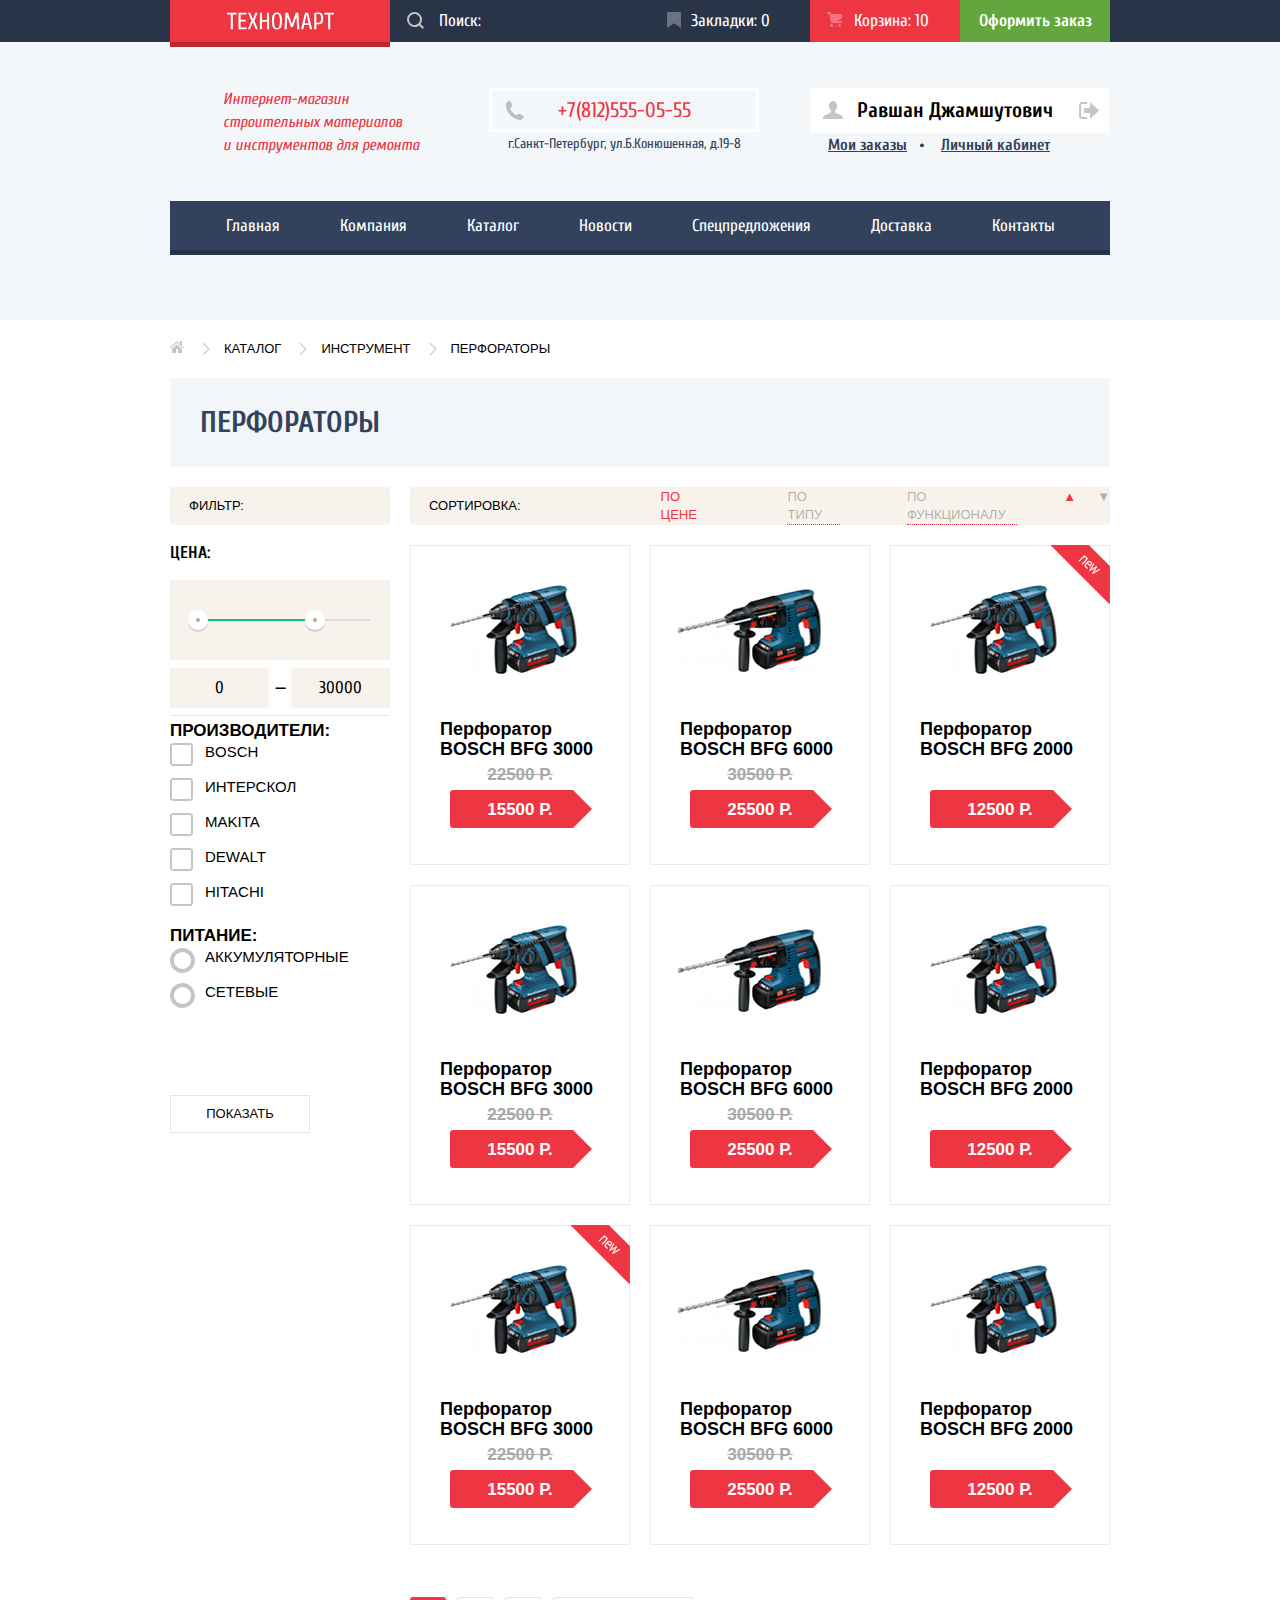
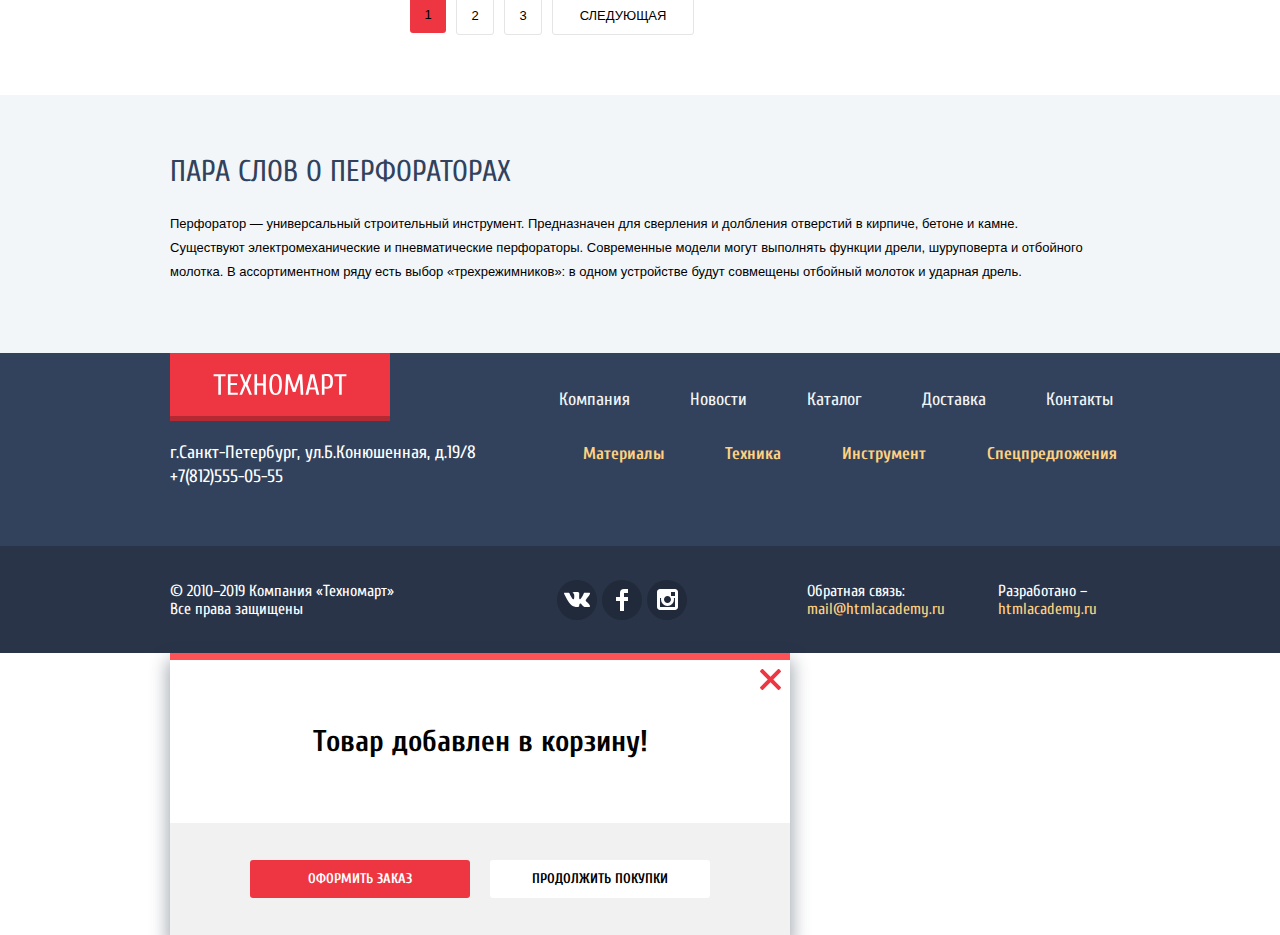
==== commit 1390d9db: "Завершил микростилизацию каталога" ====
--- a/catalog.html
+++ b/catalog.html
@@ -144,24 +144,24 @@
             <fieldset class="filter-producers">
               <legend>Производители:</legend>
               <ul class="filter-producers-list">
-                <li>
-                  <input type="checkbox" name="bosch" id="filter-bosch">
+                <li class="filter-producers-item">
+                  <input class="filter-input-checkbox visually-hidden" type="checkbox" name="bosch" id="filter-bosch">
                   <label for="filter-bosch">Bosch</label>
                 </li>
-                <li>
-                  <input type="checkbox" name="interskol" id="filter-interskol">
+                <li class="filter-producers-item">
+                  <input class="filter-input-checkbox visually-hidden" type="checkbox" name="interskol" id="filter-interskol">
                   <label for="filter-interskol">Интерскол</label>  
                 </li>
-                <li>
-                  <input type="checkbox" name="makita" id="filter-makita">
+                <li class="filter-producers-item">
+                  <input class="filter-input-checkbox visually-hidden" type="checkbox" name="makita" id="filter-makita">
                   <label for="filter-makita">Makita</label>  
                 </li>
-                <li>
-                  <input type="checkbox" name="dewalt" id="filter-dewalt">
+                <li class="filter-producers-item">
+                  <input class="filter-input-checkbox visually-hidden" type="checkbox" name="dewalt" id="filter-dewalt">
                   <label for="filter-dewalt">Dewalt</label>  
                 </li>
-                <li>
-                  <input type="checkbox" name="hitachi" id="filter-hitachi">
+                <li class="filter-producers-item">
+                  <input class="filter-input-checkbox visually-hidden" type="checkbox" name="hitachi" id="filter-hitachi">
                   <label for="filter-hitachi">Hitachi</label>  
                 </li>
               </ul>
@@ -176,16 +176,15 @@
               <!--ЗДЕСЬ БУДЕТ ФОРМА-->
 
               <ul class="filter-power-list">
+                <li class="filter-power-item">
+                  <input class="filter-input-radio visually-hidden" type="radio" name="power-group" value="battery" id="filter-battery">
+                  <label for="filter-battery">Аккумуляторные</label>
+                </li>
                 <li>
-                  <input type="radio" name="power-group" value="battery" id="filter-battery">
-                  <label for="filter-battery">Аккумуляторные</label>
-                </li>
-                <li>
-                  <input type="radio" name="power-group" value="electro" id="filter-electro">
+                  <input class="filter-input-radio visually-hidden" type="radio" name="power-group" value="electro" id="filter-electro">
                   <label for="filter-electro">Сетевые</label>
                 </li>
               </ul>
-              
               
             </fieldset>
             <button class="filter-show" type="submit">Показать</button>
@@ -228,7 +227,7 @@
                   <h3>Перфоратор BOSCH BFG 3000</h3>
                   <p>
                     <img src="img/pop-product-2.jpg"
-                    width="220" height="170" alt="Перфоратор BOSCH BFG 3000">
+                    width="216" height="170" alt="Перфоратор BOSCH BFG 3000">
                   </p>
                   <p class="product-price">
                     <span class="old-price">22500 Р.</span>
@@ -248,7 +247,7 @@
                 <a href="catalog.html">
                   <h3>Перфоратор BOSCH BFG 6000</h3>
                   <p>
-                    <img src="img/pop-product-3.jpg" width="220" height="170" alt="Перфоратор BOSCH BFG 3000">
+                    <img src="img/pop-product-3.jpg" width="216" height="170" alt="Перфоратор BOSCH BFG 3000">
                   </p>
                   <p class="product-price">
                     <span class="old-price">30500 Р.</span>
@@ -269,7 +268,7 @@
                   <h3>Перфоратор BOSCH BFG 2000</h3>
                   <p>
                     <img src="img/pop-product-4.jpg"
-                    width="220" height="170" alt="Перфоратор BOSCH BFG 3000">
+                    width="216" height="170" alt="Перфоратор BOSCH BFG 3000">
                   </p>
                   <p class="product-price">
                     <span class="only-price">12500 Р.</span>
@@ -281,17 +280,16 @@
                     <a class="add-bookmarks" href="#">В закладки</a>
                   </div>
                 </div>
-              </div>
+            
         
             <!--КАРТОЧКА ТОВАРА 4-->
             
-            <div class="products-list">
               <div class="products-item">
                 <a href="catalog.html">
                   <h3>Перфоратор BOSCH BFG 3000</h3>
                   <p>
                     <img src="img/pop-product-2.jpg"
-                    width="220" height="170" alt="Перфоратор BOSCH BFG 3000">
+                    width="216" height="170" alt="Перфоратор BOSCH BFG 3000">
                   </p>
                   <p class="product-price">
                     <span class="old-price">22500 Р.</span>
@@ -311,7 +309,7 @@
                 <a href="catalog.html">
                   <h3>Перфоратор BOSCH BFG 6000</h3>
                   <p>
-                    <img src="img/pop-product-3.jpg" width="220" height="170" alt="Перфоратор BOSCH BFG 3000">
+                    <img src="img/pop-product-3.jpg" width="216" height="170" alt="Перфоратор BOSCH BFG 3000">
                   </p>
                   <p class="product-price">
                     <span class="old-price">30500 Р.</span>
@@ -332,7 +330,7 @@
                   <h3>Перфоратор BOSCH BFG 2000</h3>
                   <p>
                     <img src="img/pop-product-4.jpg"
-                    width="220" height="170" alt="Перфоратор BOSCH BFG 3000">
+                    width="216" height="170" alt="Перфоратор BOSCH BFG 3000">
                   </p>
                   <p class="product-price">
                     <span class="only-price">12500 Р.</span>
@@ -344,10 +342,7 @@
                   <a class="add-bookmarks" href="#">В закладки</a>
                 </div>
               </div>
-            </div>
-
-            <div class="products-list">
-              
+            
               <!--КАРТОЧКА ТОВАРА 7-->
 
               <div class="products-item new">
@@ -355,7 +350,7 @@
                   <h3>Перфоратор BOSCH BFG 3000</h3>
                   <p>
                     <img src="img/pop-product-2.jpg"
-                    width="220" height="170" alt="Перфоратор BOSCH BFG 3000">
+                    width="216" height="170" alt="Перфоратор BOSCH BFG 3000">
                   </p>
                   <p class="product-price">
                     <span class="old-price">22500 Р.</span>
@@ -375,7 +370,7 @@
                 <a href="catalog.html">
                   <h3>Перфоратор BOSCH BFG 6000</h3>
                   <p>
-                    <img src="img/pop-product-3.jpg" width="220" height="170" alt="Перфоратор BOSCH BFG 3000">
+                    <img src="img/pop-product-3.jpg" width="216" height="170" alt="Перфоратор BOSCH BFG 3000">
                   </p>
                   <p class="product-price">
                     <span class="old-price">30500 Р.</span>
@@ -396,7 +391,7 @@
                   <h3>Перфоратор BOSCH BFG 2000</h3>
                   <p>
                     <img src="img/pop-product-4.jpg"
-                    width="220" height="170" alt="Перфоратор BOSCH BFG 3000">
+                    width="216" height="170" alt="Перфоратор BOSCH BFG 3000">
                   </p>
                   <p class="product-price">
                     <span class="only-price">12500 Р.</span>
@@ -409,18 +404,20 @@
                 </div>
               </div>
             </div>
+            <ul class="pages">
+              <li class="current">
+                <a>1</a>
+              </li>
+              <li>
+                <a href="#">2</a>
+              </li>
+              <li><a href="#">3</a></li>
+              <li class="pages-next"><a href="#">Следующая</a></li>
+            </ul>
+          </div>
           </section>
       
-          <ul class="pages">
-            <li class="current">
-              <a>1</a>
-            </li>
-            <li>
-              <a href="#">2</a>
-            </li>
-            <li><a href="#">3</a></li>
-            <li class="pages-next"><a href="#">Следующая</a></li>
-          </ul>
+          
         </div>
       </div>
       <section class="about-product">
@@ -472,10 +469,31 @@
               Все права защищены</p>
           </div>
           <div class="socials">
-            <ul>
-              <li><a href="#">Вконтакте</a></li>
-              <li><a href="#">Фейсбук</a></li>
-              <li><a href="#">Инстаграм</a></li>
+            <ul class="socials-list">
+              <li>
+                <a href="#" class="social-button">
+                  <span class="visually-hidden">Вконтакте</span>
+                  <svg xmlns="http://www.w3.org/2000/svg" width="26" height="15" viewBox="0 0 26 15">
+                    <path fill="#FFF" d="M16.138 11.51c.956-.309 2.18 2.04 3.483 2.939.978.681 1.727.534 1.727.534l3.473-.05s1.815-.112.957-1.554c-.071-.12-.503-1.069-2.585-3.022-2.177-2.043-1.882-1.712.739-5.244 1.597-2.153 2.236-3.468 2.036-4.028-.192-.539-1.365-.399-1.365-.399L20.69.713c-.381.001-.704.119-.851.515-.003.004-.621 1.666-1.445 3.079-1.741 2.989-2.436 3.148-2.724 2.961-.661-.433-.494-1.737-.494-2.664 0-2.897.432-4.105-.846-4.417-.427-.104-.739-.172-1.828-.182-1.392-.021-2.574 0-3.244.329-.445.223-.786.712-.579.74.26.035.843.16 1.155.586.401.552.389 1.789.389 1.789s.229 3.411-.54 3.834c-.528.29-1.25-.302-2.803-3.016-.793-1.388-1.392-2.922-1.392-2.922s-.116-.285-.326-.441c-.25-.185-.6-.244-.6-.244L.848.684S.29.7.085.946c-.182.218-.015.668-.015.668s2.909 6.881 6.203 10.347c3.02 3.182 6.452 2.971 6.452 2.971h1.555s.469-.054.709-.312c.224-.24.214-.691.214-.691s-.031-2.109.935-2.419z"/>
+                  </svg>
+                </a>
+              </li>
+              <li>
+                <a href="#" class="social-button">
+                  <span class="visually-hidden">Фейсбук</span>
+                  <svg xmlns="http://www.w3.org/2000/svg" width="12" height="22" viewBox="0 0 12 22">
+                    <path fill="#FFF" d="M12 4V0H8a4 4 0 0 0-4 4v4H0v4h4v10h4V12h4V8H8V4h4z"/>
+                  </svg>
+                </a>
+              </li>
+              <li>
+                <a href="#" class="social-button">
+                  <span class="visually-hidden">Инстаграм</span>
+                  <svg xmlns="http://www.w3.org/2000/svg" width="21" height="21" viewBox="0 0 21 21">
+                    <path fill="#FFF" d="M18 0H3C1.35 0 0 1.35 0 3v15c0 1.65 1.35 3 3 3h15c1.65 0 3-1.35 3-3V3c0-1.65-1.35-3-3-3zm-7.5 7c1.93 0 3.5 1.57 3.5 3.5S12.43 14 10.5 14 7 12.43 7 10.5 8.57 7 10.5 7zM18 18H3V9h1.181A6.504 6.504 0 0 0 4 10.5a6.5 6.5 0 1 0 13 0 6.45 6.45 0 0 0-.181-1.5H18v9zm0-11h-4V3h4v4z"/>
+                  </svg>
+                </a>
+              </li>
             </ul>        
           </div>
           <div class="feedback">
@@ -493,17 +511,20 @@
     </footer>
 
       <!--МОДАЛЬНОЕ ОКНО "Товар добавлен в корзину!"-->
-    <section class="basket-popup">
-      <div class="basket-header-wrapper">
-        <h2>Товар добавлен в корзину!</h2>
-      </div>
-      <div class="basket-buttons-wrapper">
-        <p class="basket-buttons">
-          <a href="#">Оформить заказ</a>
-          <a class="continue-purchase" href="catalog.html">Продолжить покупки</a>
-        </p>
-      </div>
-      <button type="button">Закрыть</button>
-    </section>
+    <div class="container">
+      <section class="basket-popup">
+        <div class="basket-header-wrapper">
+          <h2>Товар добавлен в корзину!</h2>
+        </div>
+        <div class="basket-buttons-wrapper">
+          <p class="basket-buttons">
+            <a href="#">Оформить заказ</a>
+            <a class="continue-purchase" href="catalog.html">Продолжить покупки</a>
+          </p>
+        </div>
+        <button class="close-basket-popup" type="button"><span class="visually-hidden">Закрыть</span></button>
+      </section>
+    </div>
+    
   </body>
 </html>
--- a/css/style.css
+++ b/css/style.css
@@ -165,12 +165,7 @@
 .top-menu-list a:focus {
     background-color: #212a3a;
 }
-/*
-.search:focus .search-svg, 
-.search:active .search-svg {
-    
-}
-*/
+
 .search input[type="search"]:focus,
 .search input:focus + svg>path {
     background-color: #ffffff;
@@ -955,8 +950,10 @@
 }
 
 .pages a {
+    font-family: "PT Sans", "Arial", sans-serif;
     font-size: 13px;
     line-height: 18px;
+    font-weight: normal;
     text-transform: uppercase;
     
     border: 1px solid #e5e5e5;
@@ -1578,7 +1575,7 @@
 
 .popular-products-list {
     display: flex;
-    flex-wrap: wrap;
+    /*flex-wrap: wrap;*/
 }
 
 .popular-products-item {
@@ -1675,7 +1672,7 @@
     top: 0;
     left: 0;
 
-    width: 218px;
+    width: 216px;
     height: 84px;
     padding: 44px 0;
 
@@ -2145,16 +2142,15 @@
 }
 
 
-.map-popup {
+.map-popup,
+.letter-popup,
+.basket-popup  {
     position: relative;
 }
 
-.letter-popup {
-    position: relative;
-}
-
 .letter-popup .close-letter-popup,
-.map-popup .close-map-popup {
+.map-popup .close-map-popup,
+.basket-popup .close-basket-popup {
     position: absolute;
 
     top: 9px;
@@ -2323,8 +2319,86 @@
 
 .filter-producers-list li,
 .filter-power-list li {
-    margin-top: 8px;
-    margin-bottom: 8px;
+    margin-top: -4px;
+    
+    margin-bottom: 19px;
+}
+
+.filter-producers-list label,
+.filter-power-list label{
+    position: relative;
+
+    margin-top: 10px;
+    margin-left: 35px;
+    
+}
+
+.filter-producers-item {
+    position: relative;
+}
+
+.filter-input-checkbox + label::before {
+    content: "";
+
+    position: absolute;
+    top: 0;
+    left: -35px;
+
+    width: 23px;
+    height: 23px;
+    
+    background-image: url("../img/svg-technomart/checkbox-off.svg");
+    background-repeat: no-repeat;
+    background-position: 0 0;
+}
+
+.filter-input-checkbox:checked + label::before {
+    content: "";
+  
+    position: absolute;
+    top: 0;
+    left: -35px;
+
+    width: 27px;
+    height: 23px;
+    
+    background-image: url("../img/svg-technomart/checkbox-on.svg");
+    background-repeat: no-repeat;
+    background-position: 0 0;
+}
+
+.filter-power-item {
+    position: relative;
+}
+
+.filter-input-radio + label::before {
+    content: "";
+  
+    position: absolute;
+    top: 0;
+    left: -35px;
+
+    width: 25px;
+    height: 25px;
+    
+    background-image: url("../img/svg-technomart/radio-off.svg");
+    background-repeat: no-repeat;
+    background-position: 0 0;
+}
+
+.filter-input-radio:checked + label::before {
+    content: "";
+  
+    position: absolute;
+    top: 0;
+    left: -35px;
+
+    width: 25px;
+    height: 25px;
+    
+    background-image: url("../img/svg-technomart/radio-on.svg");
+    background-repeat: no-repeat;
+    background-position: 0 0;
 }
 
 .filter-power {
@@ -2387,18 +2461,32 @@
 
 .products .products-list {
     display: flex;
-    width: 220px;
+    flex-wrap: wrap;
+
     margin-top: 20px;
 }
 
+.products-item  {
+    display: flex;
+    position: relative;
+        
+    min-height: 318px;
+    width: 218px;
+
+    margin-right: 20px;
+    margin-bottom: 20px;
+}
+
+.products-item:nth-child(3n) {
+    margin-right: 0;
+}
+
 .products-item a {
-    width: 220px;
-    min-height: 318px;
-
     display: flex;
     flex-direction: column;
-    flex-wrap: wrap;
-    align-items: center;
+    align-items: center;
+
+    width: 218px;
 }
 
 
@@ -2407,24 +2495,13 @@
 
     display: flex;
     justify-content: center;
-    flex-wrap: wrap;
+    
     width: 160px;
 }
 
 .products-item .product-price {
     order: 2;
 }
-
-
-
-.products-item  {
-    display: flex;
-    position: relative;
-    flex-wrap: wrap;
-    margin-right: 17.5px;
-}
-
-
 
 .products-item.new::before {
     content: "";
@@ -2462,23 +2539,23 @@
 
 .pages {
     display: flex;
-    margin-top: 52px;
-    
+
+    width: 284px;
+    min-height: 36px;
 }
 
 .pages li {
-    display: flex; 
     margin-right: 10px;
+    margin-top: 32px;
     margin-bottom: 60px;
-    
 }
 
 .pages a {
     display: flex; 
     justify-content: center;
     align-items: center;
-    width: 38px;
-    height: 38px;
+    width: 36px;
+    min-height: 36px;
     border-radius: 3px;
 
 }
@@ -2489,7 +2566,7 @@
 
 .about-product {
     background-color: #f2f6f8;
-    min-height: 261px;
+    min-height: 258px;
 }
 
 .about-product .container {
@@ -2498,19 +2575,20 @@
 }
 
 .about-product h2 {
-    margin-top: 68px;
-    margin-bottom: 41px;
+    margin-top: 62px;
+    margin-bottom: 25px;
 }
 
 .basket-popup {
     width: 620px;
-    min-height: 282px;
+    min-height: 275px;
 }
 
 .basket-header-wrapper {
     display: flex;
     justify-content: center;
     align-items: center;
+
     min-height: 163px;
     
 }
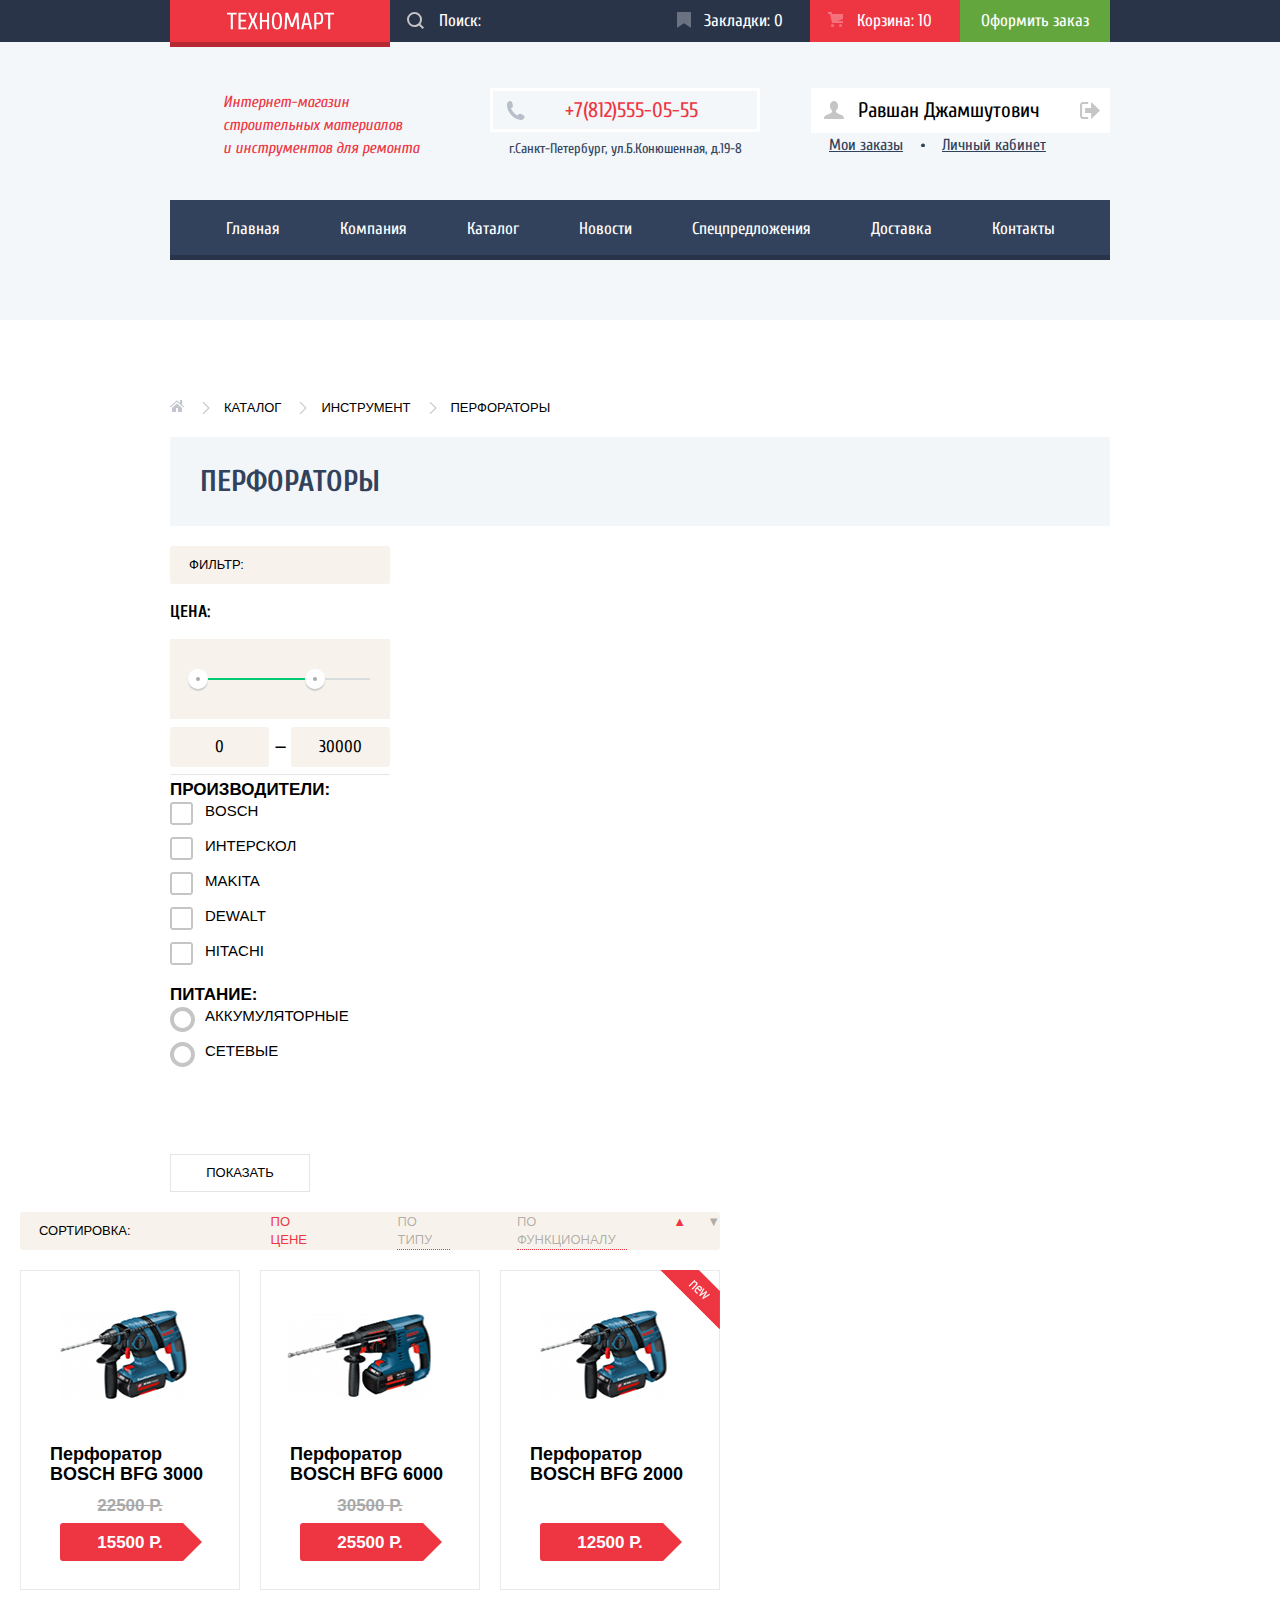
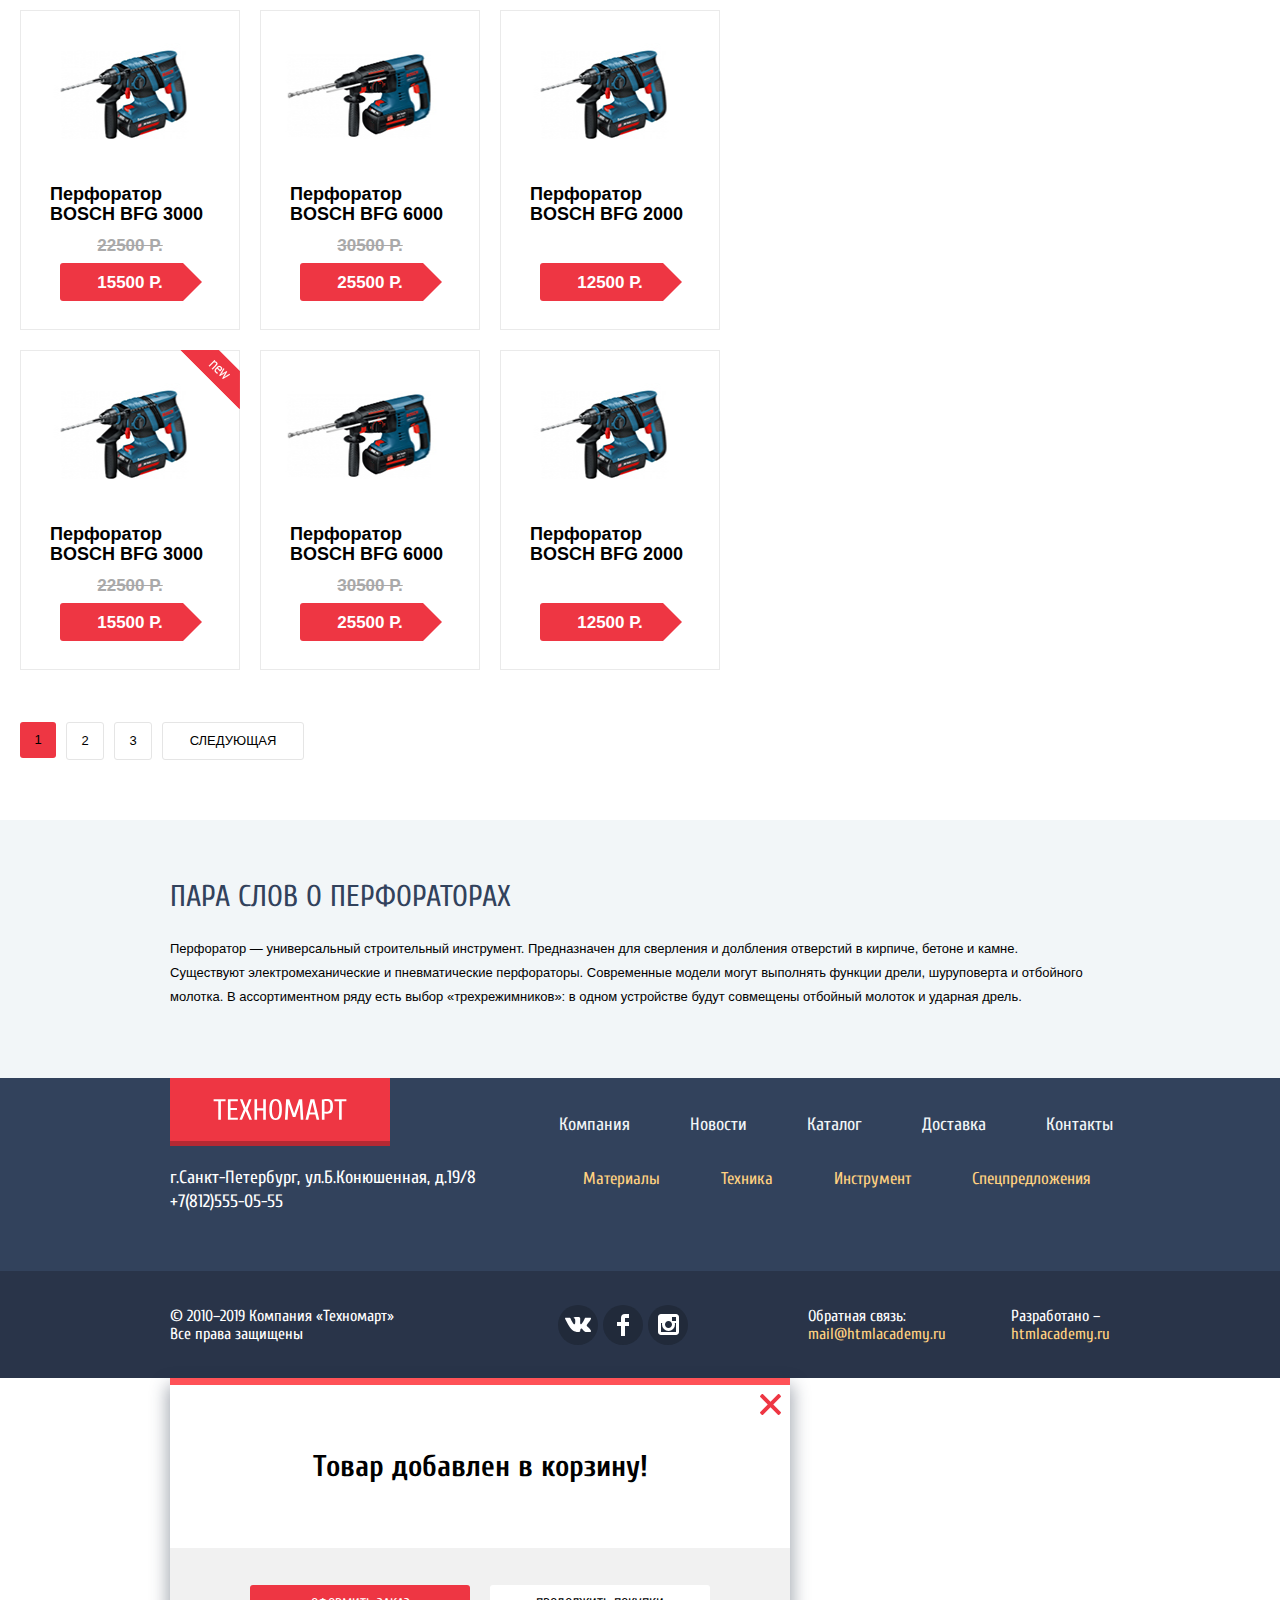
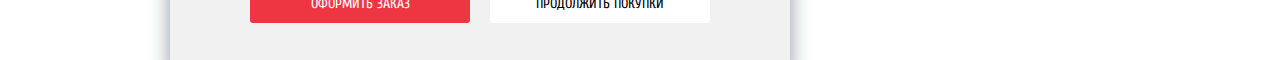
==== commit da42af3a: "PixelPerfect index" ====
--- a/catalog.html
+++ b/catalog.html
@@ -23,7 +23,6 @@
             <!--ФОРМА ПОИСКА-->
                   
               <form class="search" action="https://echo.htmlacademy.ru" method="GET">
-                <label for="search"></label>
                 <input type="search" name="search" placeholder="Поиск:">
                 <svg class="search-svg" xmlns="http://www.w3.org/2000/svg" width="17" height="17" viewBox="0 0 17 17">
                   <path class="search-svg" fill="#c5c5c5" d="M17 15.586l-3.542-3.542A7.465 7.465 0 0 0 15 7.5 7.5 7.5 0 1 0 7.5 15c1.71 0 3.282-.579 4.544-1.542L15.586 17 17 15.586zM2 7.5C2 4.467 4.467 2 7.5 2 10.532 2 13 4.467 13 7.5c0 3.032-2.468 5.5-5.5 5.5A5.506 5.506 0 0 1 2 7.5z"/>
@@ -46,7 +45,7 @@
         <section class="header-navigation">
           <div class="container">
             <div class="header-navigation-wrapper">
-              <h2>Интернет-магазин<br>строительных материалов<br>и инструментов для ремонта</h2>  
+              <h2>Интернет-магазин строительных материалов и&nbsp;инструментов для ремонта</h2>  
               <div class="header-contacts">
                   <a class="phone-number" href="tel:+78125550555"><svg class="phone-number-svg" xmlns="http://www.w3.org/2000/svg" width="19" height="19" viewBox="0 0 19 19"><path fill="#B7BFC8" d="M15.572 18.985h-.941c-4.129-.488-7.157-2.408-9.359-4.864C3.062 11.66 1.318 8.492.978 4.228V3.084c.078-.774.459-1.304.898-1.757C2.425.766 3.25.044 4.002.019c.554-.018 1.5.38 1.879.899.329.446.504 1.339.656 2.003.154.671.505 1.643.408 2.289-.148 1.007-1.487 1.434-1.879 2.166 1.307 3.135 3.443 5.439 6.293 7.031.715-.392 1.346-1.572 2.332-1.595.359-.009.818.178 1.184.286.402.121.75.275 1.104.408.596.224 1.648.521 2.004 1.021.365.513.57 1.356.49 1.879-.164 1.041-1.879 2.197-2.901 2.579z"/></svg>
                     +7(812)555-05-55</a>
@@ -130,10 +129,10 @@
               </div>
               <p class="cost-data">
                 <label for="minnumber">
-                  <input class="min-handle" type="text" name="minnumber" value="0">
+                  <input class="min-handle" type="text" id="minnumber" value="0">
                 </label>—
                 <label for="maxnumber">
-                  <input class="max-handle" type="text" name="maxnumber" value="30000">
+                  <input class="max-handle" type="text" id="maxnumber" value="30000">
                 </label>
                     
               </p>
@@ -190,7 +189,7 @@
             <button class="filter-show" type="submit">Показать</button>
           </div>
         </form>
-
+      </div>
           
         <div class="right-block">
             
@@ -414,12 +413,11 @@
               <li><a href="#">3</a></li>
               <li class="pages-next"><a href="#">Следующая</a></li>
             </ul>
-          </div>
           </section>
       
           
-        </div>
-      </div>
+      </div>
+      
       <section class="about-product">
         <div class="container">
           <h2>Пара слов о перфораторах</h2>
@@ -465,7 +463,7 @@
       <div class="footer-bottom">
         <div class="container">
           <div class="rights">
-          <p>© 2010–2019 Компания «Техномарт» <br>
+          <p>© 2010–2019 Компания «Техномарт»
               Все права защищены</p>
           </div>
           <div class="socials">
@@ -497,7 +495,7 @@
             </ul>        
           </div>
           <div class="feedback">
-            <p>Обратная связь: <br>
+            <p>Обратная связь:
               <span>mail@htmlacademy.ru</span> 
             </p>          
           </div>
--- a/css/style.css
+++ b/css/style.css
@@ -5,7 +5,7 @@
     font-family: "Cuprum", "Arial", sans-serif;
     font-size: 17px;
     line-height: 17px;
-    font-weight: 700;
+    font-weight: normal;
     color: #000000;
     text-transform: none;
 
@@ -243,6 +243,7 @@
     font-weight: normal;
     font-style: italic;
     
+    margin-top: 3px;
     color: #ee3643;
 }
 
@@ -261,6 +262,7 @@
     font-style: normal;
     font-weight: normal;
 
+    margin-top: 5px;
     color: #32425c;
      
 }
@@ -331,11 +333,13 @@
     color: rgb(255, 255, 255, 0.5);
 }
 
+
+
 .product-categories h3 {
     font-size: 24px;
     font-weight: bold; 
     line-height: 30px;
-    text-transform: normal;
+    text-transform: none;
     
     color: #ffffff;
 }
@@ -383,6 +387,7 @@
     font-size: 36px;
     font-weight: bold;
     line-height: 36px;
+    text-transform: uppercase;
 
     color: #ffffff;
 }
@@ -391,6 +396,7 @@
 .slider-2 p {
     font-size: 18px;
     line-height: 24px;
+    font-weight: normal;
 
     color: #ffffff;
 }
@@ -1043,25 +1049,28 @@
 
 .bookmarks {
     position: relative;
-    width: 150px;
+    
     min-height: 42px;
     justify-content: center;
     flex-wrap: wrap;
-    padding-right: 5px;
-    padding-left: 5px;
+   
 }
 
 .top-menu-list .bookmarks {
     position: relative;
     display: flex;
     align-items: center;
+
+    width: 114px;
+    padding-left: 36px;
+    padding-right: 10px;
 }
 
 .bookmarks-svg {
     position: absolute;
     
     top: 12px;
-    left: 17px;
+    left: 27px;
 
     z-index: 20;
 
@@ -1075,7 +1084,7 @@
 
 .basket {
     position: relative;
-    width: 127px;
+    width: 117px;
     min-height: 42px;
     justify-content: center;
     flex-wrap: wrap;
@@ -1087,7 +1096,7 @@
     position: absolute;
     
     top: 12px;
-    left: 17px;
+    left: 18px;
 
     fill: rgb(255, 255, 255, 0.3);
 
@@ -1120,20 +1129,25 @@
 .top-menu-list .basket {
     display: flex;
     align-items: center;
+    padding-right: 7px;
+    padding-left: 26px;
 }
 
 .purchase-item a {
+    font-weight: normal;
+
     width: 140px;
     min-height: 42px;
     justify-content: center;
     flex-wrap: wrap;
+    
+}
+
+.purchase-item .process {
+    display: flex;
+    align-items: center;
     padding-right: 5px;
     padding-left: 5px;
-}
-
-.purchase-item .process {
-    display: flex;
-    align-items: center;
 }
 
 
@@ -1141,6 +1155,8 @@
 .header {
     width: 100%;
     min-height: 278px;
+
+    margin-bottom: 59px;
 }
 
 .header-navigation-wrapper {
@@ -1148,20 +1164,20 @@
     min-height: 68px;
     
     margin-top: 46px;
-    margin-bottom: 44px;
+    margin-bottom: 39px;
 }
 
 .header-navigation h2 {
     margin-left: 53px;
+    width: 197px;
 }
 
 .phone-number {
     position: relative;
     min-height: 38px;
-    justify-content: center;
     flex-wrap: wrap;
-    padding-right: 5px;
-    padding-left: 5px;
+    padding-right: 45px;
+    padding-left: 72px;
 }
 
 .phone-number-svg {
@@ -1358,7 +1374,7 @@
 }
 
 .main-navigation-list a {
-    padding:16px 30px 15px;
+    padding: 20px 30px 17px;
 }
 
 .product-list,
@@ -1408,21 +1424,45 @@
 
 }
 
+.product-blue .product-svg {
+    top: 33px;
+    left: 197px;
+}
+
+.product-violet .product-svg {
+    top: 31px;
+    left: 191px;
+}
+
+.product-green .product-svg {
+    top: 26px;
+    left: 196px;
+}
+
+.product-orange-2 .product-svg {
+    top: 32px;
+    left: 191px;
+}
+
 .vertical-flex {
     display: flex;
     flex-direction: column;
 }
+
+
 
 .product-list h3,
 .vertical-flex h3 {
     margin-left: 23px;
-    margin-top: 26px;
+    margin-top: 21px;
 }
 
 
 
 .product-list a,
 .vertical-flex a {
+    font-weight: normal;
+
     width: 125px;
     min-height: 38px;
     justify-content: center;
@@ -1441,10 +1481,24 @@
     display: flex;
     align-items: center;
 
-    margin-left: 23px;
-    margin-top: 10px;
-}
-
+    margin-left: 25px;
+    margin-top: 13px;
+}
+
+.product-orange-2 a {
+    margin-left: 24px;
+    margin-top: 13px; 
+}
+
+.product-violet a {
+    margin-left: 24px;
+    margin-top: 13px; 
+}
+
+.product-green a {
+    margin-left: 24px;
+    margin-top: 13px; 
+}
 .slider-1,
 .slider-2,
 .product-green,
@@ -1461,16 +1515,16 @@
 .slider-2 h3 {
     position: absolute;
 
-    top: 27px;
-    left: 27px;
+    top: 23px;
+    left: 23px;
 }
 
 .slider-1 p,
 .slider-2 p {
     position: absolute;
 
-    top: 65px;
-    left: 28px;
+    top: 61px;
+    left: 25px;
 }
 
 .slider-left {
@@ -1484,31 +1538,27 @@
     position: absolute;
 
     top: 114px;
-    right: 25px;
+    right: 20px;
 }
 
 .slider-open {
     position: absolute;
 
-    bottom: 22px;
+    bottom: 25px;
     left: 25px;
 
-    width: 190px;
-    min-height: 10px;
+    width: 185px;
+    min-height: 25px;
     text-align: center;
     flex-wrap: wrap;
     padding-top: 10px;
-    padding-bottom: 10px;
+    /*padding-bottom: 10px;*/
     padding-right: 5px;
     padding-left: 5px;
             
     border-radius: 3px;
 }
 
-.slider-1 {
-    display: none;
-}
-
 .sliders {
     position: relative;
 }
@@ -1547,13 +1597,13 @@
     min-height: 89px;
     width: 940px;
 
-    margin-top: 53px;
+    margin-top: 49px;
     margin-bottom: 20px;
 }
 
 .popular-products-top h2,
 .popular-producers-top h2 {
-    margin-left: 30px;
+    margin-left: 28px;
 }
 
 .show-popular-products {
@@ -1613,18 +1663,22 @@
     justify-content: center;
     flex-wrap: wrap;
     width: 160px;
+    text-align:  center;
+
+    margin-top: 7px;
 }
 
 .popular-products-item .product-price {
     order: 3;
+
 }
 
 .old-price {
     display: flex;
     justify-content: center;
 
-    margin-top: 7px;
-    margin-bottom: 7px;
+    margin-top: 13px;
+    
 }
 
 .price,
@@ -1638,7 +1692,12 @@
 
     justify-content: center;
     align-items: center;
-    
+
+    margin-top: 9px;
+}
+
+.only-price {
+    margin-top: 39px;
 }
 
 .price::after,
@@ -1656,9 +1715,7 @@
     border-left-color: #ee3643;
 }
 
-.only-price {
-    margin-top: 31px;
-}
+
 
 .products-item,
 .popular-products-item {
@@ -1726,7 +1783,7 @@
     min-height: 89px;
     width: 940px;
 
-    margin-top: 21px;
+    
     margin-bottom: 20px;
 }
 
@@ -1779,6 +1836,10 @@
     flex-direction: column;
 }
 
+.services-wrapper p {
+    width: 400px;
+}
+
 .services {
     width: 100%;
     min-height: 522px;
@@ -1818,6 +1879,19 @@
 .guarantee p,
 .credit p {
     margin-top: 30px;
+}
+
+.delivery,
+.guarantee {
+    display: none;
+}
+
+.delivery p {
+    width: 275px;
+}
+
+.guarantee p {
+    width: 380px;
 }
 
 .credit-request {
@@ -1876,16 +1950,19 @@
 
 .on-line-top {
     min-height: 113px;
-
     margin-top: 75px;
-}
-
-.on-line-top p {
+
+    
+}
+
+.about-company .info {
     margin-top: 25px;
-}
-
-.on-line-middle {
+    width: 390px;
+}
+
+.contacts .info {
     margin-top: 25px;
+    width: 180px;
 }
 
 .contacts {
@@ -2648,6 +2725,10 @@
     overflow: hidden;
 }
 
+.slider-2 {
+    display: none;
+}
+
 /*
 * {
     outline: 1px solid red;
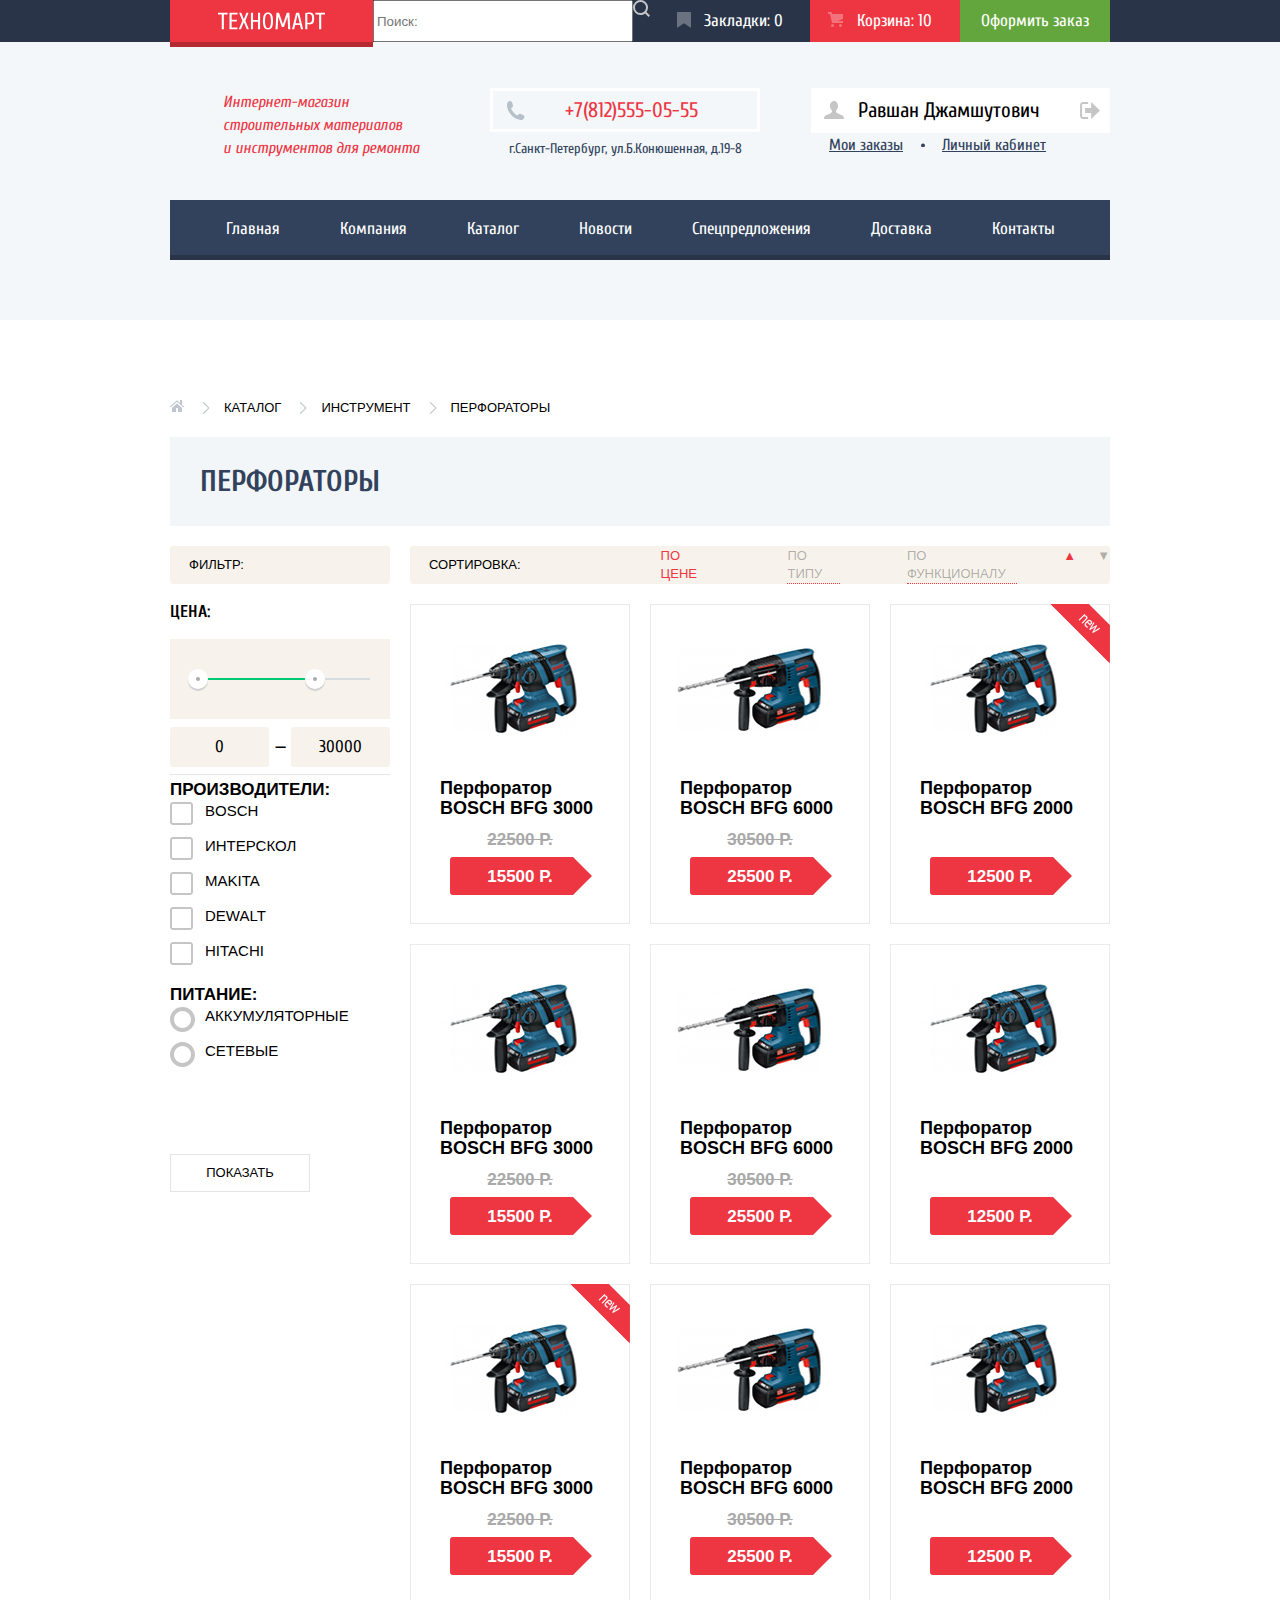
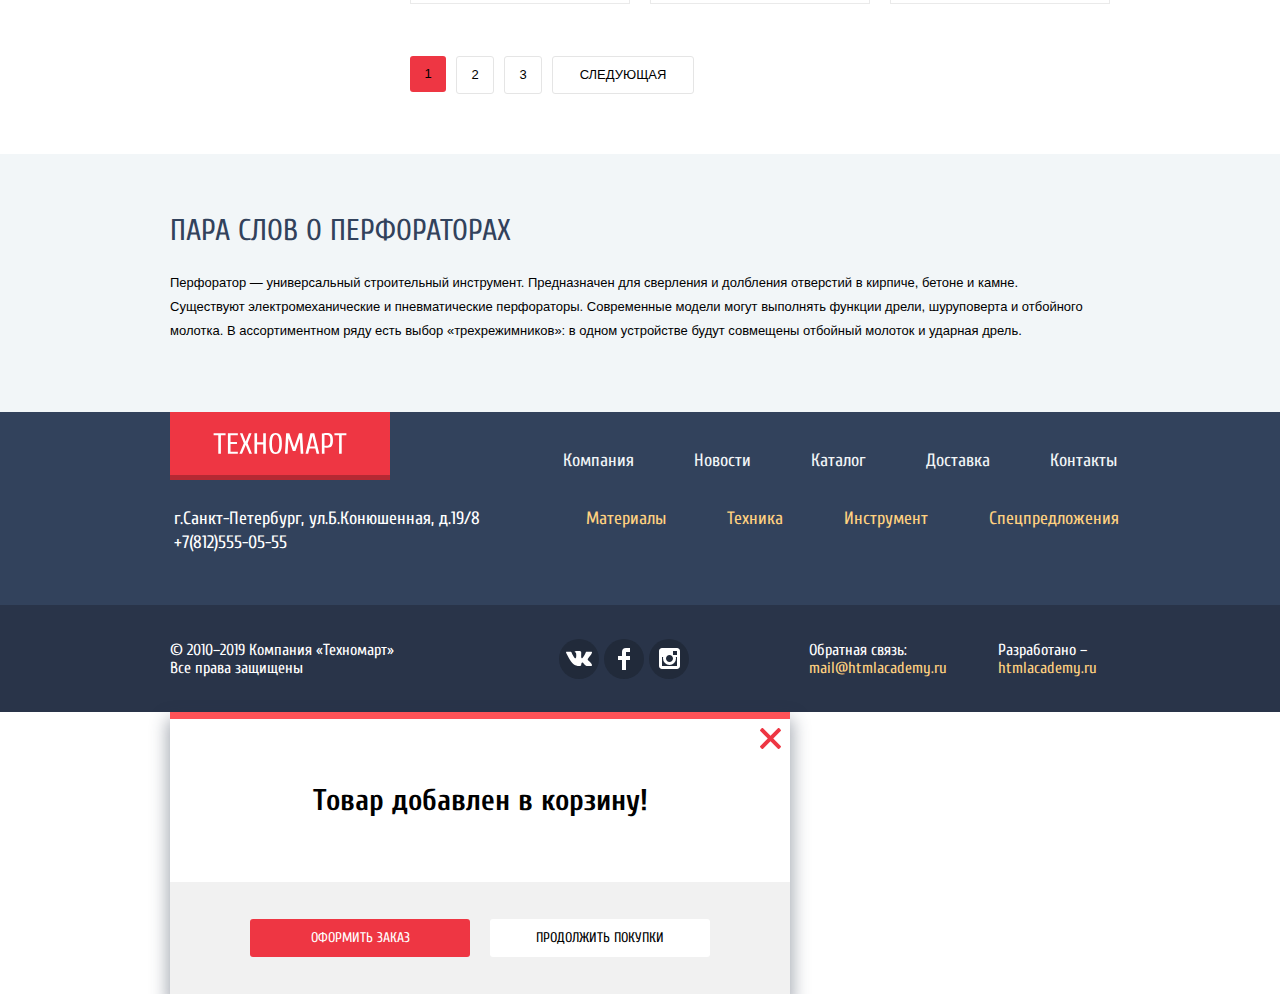
==== commit 013f2fa6: "Исправил форму поиска на главной странице" ====
--- a/catalog.html
+++ b/catalog.html
@@ -189,7 +189,7 @@
             <button class="filter-show" type="submit">Показать</button>
           </div>
         </form>
-      </div>
+      
           
         <div class="right-block">
             
@@ -415,7 +415,7 @@
             </ul>
           </section>
       
-          
+        </div>    
       </div>
       
       <section class="about-product">
--- a/css/style.css
+++ b/css/style.css
@@ -114,7 +114,8 @@
 .index-top-logo,
 .index-logo {
     background-color: #ee3643;
-    box-shadow: 0 5px 0 0 #b52933;
+    -webkit-box-shadow: 0 5px 0 0 #b52933;
+            box-shadow: 0 5px 0 0 #b52933;
 }
 
 .top-logo:hover,
@@ -122,13 +123,15 @@
 .logo:hover,
 .logo:focus {
     background-color: #ca2c37; 
-    box-shadow: 0 5px 0 0 #9a212a; 
+    -webkit-box-shadow: 0 5px 0 0 #9a212a; 
+            box-shadow: 0 5px 0 0 #9a212a; 
 }
 
 .top-logo:active,
 .logo:active {
     background-color: #ba2732;
-    box-shadow: 0 5px 0 0 #8e1e26; 
+    -webkit-box-shadow: 0 5px 0 0 #8e1e26;
+            box-shadow: 0 5px 0 0 #8e1e26; 
 }
 
 .top-menu,
@@ -136,9 +139,11 @@
     background-color: #293449;
 }
 
-.search input[type="search"] {
+.search-input {
     position: relative;
-    
+    width: 211px;
+    height: 42px;
+
     font-family: "Cuprum", "Arial", sans-serif;
     font-size: 17px;
     line-height: 18px;
@@ -149,7 +154,33 @@
     border: none;
 }
 
-.search input[type="search"]::placeholder {
+.search-input::placeholder {
+    color: #ffffff;
+}
+
+.form-post {
+    position: relative;
+}
+
+.search-button {
+    position: absolute;
+    -webkit-box-sizing: border-box;
+    box-sizing: border-box;
+    cursor: pointer;
+    border: none;
+    background-image: url(../img/svg-technomart/icon-search.svg);
+    background-repeat: no-repeat;
+    top: 13px;
+    width: 17px;
+    height: 17px;
+
+    background-color: transparent;
+    padding: 0;
+    margin: 0;
+    left: 17px;
+}
+
+.search-input::-webkit-input-placeholder {
     font-family: "Cuprum", "Arial", sans-serif;
     font-size: 17px;
     line-height: 18px;
@@ -158,20 +189,58 @@
     color: #ffffff;
 }
 
-
-
-.search input[type="search"]:hover,
+.search-input::-moz-placeholder {
+    font-family: "Cuprum", "Arial", sans-serif;
+    font-size: 17px;
+    line-height: 18px;
+    padding-left: 0;
+
+    color: #ffffff;
+}
+
+.search-input:-ms-input-placeholder {
+    font-family: "Cuprum", "Arial", sans-serif;
+    font-size: 17px;
+    line-height: 18px;
+    padding-left: 0;
+
+    color: #ffffff;
+}
+
+.search-input::-ms-input-placeholder {
+    font-family: "Cuprum", "Arial", sans-serif;
+    font-size: 17px;
+    line-height: 18px;
+    padding-left: 0;
+
+    color: #ffffff;
+}
+
+.search-input::placeholder {
+    font-family: "Cuprum", "Arial", sans-serif;
+    font-size: 17px;
+    line-height: 18px;
+    padding-left: 0;
+
+    color: #ffffff;
+}
+
+
+
+.search-input:hover,
 .top-menu-list a:hover,
 .top-menu-list a:focus {
     background-color: #212a3a;
 }
 
-.search input[type="search"]:focus,
-.search input:focus + svg>path {
+.search-input:focus {
     background-color: #ffffff;
-    color: #000000;
-    fill: #ee3643;
-    opacity: 1;
+    color: #000000;   
+}
+
+.search-input:focus + .search-button {
+    background-image: url(../img/svg-technomart/icon-search-active.svg);
+    background-repeat: no-repeat;
 }
 
 /*Убираем крестик*/
@@ -311,7 +380,8 @@
 
 .main-navigation {
     background-color: #32425c;
-    box-shadow: 0 5px 0 0 #293449;
+    -webkit-box-shadow: 0 5px 0 0 #293449;
+            box-shadow: 0 5px 0 0 #293449;
 }
 
 .main-navigation a {
@@ -451,9 +521,6 @@
 
 .popular-products h2,
 .popular-producers h2,
-.delivery h3,
-.guarantee h3,
-.credit h3,
 .about-company h2 {
     font-size: 30px;
     font-weight: normal;
@@ -461,6 +528,27 @@
     line-height: 30px;
 
     color: #32425c;
+}
+
+.delivery h3,
+.guarantee h3,
+.credit h3 {
+    font-size: 36px;
+    line-height: 24px;
+    font-weight: normal;
+    text-transform: uppercase;
+
+    color: #32425c;
+}
+
+.credit h3,
+.delivery h3,
+.guarantee h3 {
+    margin-top: 4px;
+}
+
+.delivery h3 {
+    margin-top: 4px;
 }
 
 .services h2,
@@ -497,7 +585,8 @@
 .products-item:focus {
 
     border: 1px solid #ffffff;
-    box-shadow: 0 10px 25px 0  rgb(41, 52, 73, 0.5);
+    -webkit-box-shadow: 0 10px 25px 0  rgb(41, 52, 73, 0.5);
+            box-shadow: 0 10px 25px 0  rgb(41, 52, 73, 0.5);
 }
 
 .old-price {
@@ -525,7 +614,8 @@
 .buy {
     color: #ffffff;  
     background-color: #63a63e; 
-    box-shadow: 0 3px 0 0 #367315;
+    -webkit-box-shadow: 0 3px 0 0 #367315; 
+            box-shadow: 0 3px 0 0 #367315;
 }
 
 .buy:hover,
@@ -535,7 +625,8 @@
 
 .buy:active {
     background-color: #518534; 
-    box-shadow: 0 3px 0 0 #518534;
+    -webkit-box-shadow: 0 3px 0 0 #518534; 
+            box-shadow: 0 3px 0 0 #518534;
 }
 
 .add-bookmarks {
@@ -561,12 +652,14 @@
 .popular-producers-item:hover,
 .popular-producers-item:focus {
     border: 1px solid #ffffff;
-    box-shadow: 0 10px 25px 0  rgb(41, 52, 73, 0.5);
+    -webkit-box-shadow: 0 10px 25px 0  rgb(41, 52, 73, 0.5);
+            box-shadow: 0 10px 25px 0  rgb(41, 52, 73, 0.5);
 }
 
 .popular-producers-item:active {
     border: 1px solid #ffffff;
-    box-shadow: 0 10px 10px 0  rgb(41, 52, 73, 0.3);  
+    -webkit-box-shadow: 0 10px 10px 0  rgb(41, 52, 73, 0.3);
+            box-shadow: 0 10px 10px 0  rgb(41, 52, 73, 0.3);  
 }
 
 .services p,
@@ -584,6 +677,7 @@
 }
 
 .services-navigation a {
+    font-weight: bold;
     font-size: 21px;
     line-height: 30px;
 
@@ -638,7 +732,7 @@
     content: "";
 
     position: absolute;
-    top: 45px;
+    top: 48px;
     left: 0;
 
     width: 25px;
@@ -651,7 +745,7 @@
     content: "";
 
     position: absolute;
-    top: 82px;
+    top: 88px;
     left: 0;
 
     width: 25px;
@@ -674,6 +768,15 @@
     color: #ffffff;
 }
 
+.footer-top address {
+    margin-top: 32px;
+    margin-left: 4px;
+}
+
+.footer-top .phone-number-footer {
+    margin-left: 4px;
+}
+
 .footer-navigation-white a {
     font-size: 18px;
     line-height: 24px;
@@ -741,13 +844,15 @@
 }
 
 .map-popup {
-    box-shadow: 0 10px 16px 3px  rgb(41, 52, 73, 0.4);
+    -webkit-box-shadow: 0 10px 16px 3px  rgb(41, 52, 73, 0.4);
+            box-shadow: 0 10px 16px 3px  rgb(41, 52, 73, 0.4);
 }
 
 .letter-popup,
 .basket-popup {
     border-top: 7px solid #ff5257;
-    box-shadow: 0 10px 16px 3px  rgb(41, 52, 73, 0.4);
+    -webkit-box-shadow: 0 10px 16px 3px  rgb(41, 52, 73, 0.4);
+            box-shadow: 0 10px 16px 3px  rgb(41, 52, 73, 0.4);
 }
 
 .letter-popup {
@@ -771,6 +876,46 @@
     border: 2px solid #dee3e4;
 
     padding-left: 15px;
+}
+
+.email-popup::-webkit-input-placeholder,
+.name-popup::-webkit-input-placeholder {
+    font-family: "PT Sans", "Arial", sans-serif;
+    font-size: 13px;
+    line-height: 18px;
+
+
+    color: #a9a9a9;
+}
+
+.email-popup::-moz-placeholder,
+.name-popup::-moz-placeholder {
+    font-family: "PT Sans", "Arial", sans-serif;
+    font-size: 13px;
+    line-height: 18px;
+
+
+    color: #a9a9a9;
+}
+
+.email-popup:-ms-input-placeholder,
+.name-popup:-ms-input-placeholder {
+    font-family: "PT Sans", "Arial", sans-serif;
+    font-size: 13px;
+    line-height: 18px;
+
+
+    color: #a9a9a9;
+}
+
+.email-popup::-ms-input-placeholder,
+.name-popup::-ms-input-placeholder {
+    font-family: "PT Sans", "Arial", sans-serif;
+    font-size: 13px;
+    line-height: 18px;
+
+
+    color: #a9a9a9;
 }
 
 .email-popup::placeholder,
@@ -779,6 +924,38 @@
     font-size: 13px;
     line-height: 18px;
 
+
+    color: #a9a9a9;
+}
+
+textarea::-webkit-input-placeholder {
+    font-family: "PT Sans", "Arial", sans-serif;
+    font-size: 13px;
+    line-height: 18px;
+
+    color: #a9a9a9;
+}
+
+textarea::-moz-placeholder {
+    font-family: "PT Sans", "Arial", sans-serif;
+    font-size: 13px;
+    line-height: 18px;
+
+    color: #a9a9a9;
+}
+
+textarea:-ms-input-placeholder {
+    font-family: "PT Sans", "Arial", sans-serif;
+    font-size: 13px;
+    line-height: 18px;
+
+    color: #a9a9a9;
+}
+
+textarea::-ms-input-placeholder {
+    font-family: "PT Sans", "Arial", sans-serif;
+    font-size: 13px;
+    line-height: 18px;
 
     color: #a9a9a9;
 }
@@ -995,10 +1172,14 @@
 }
 
 .top-menu-list {
+    display: -webkit-box;
+    display: -ms-flexbox;
     display: flex;
 }
 
 .container {
+    display: -webkit-box;
+    display: -ms-flexbox;
     display: flex;
 
     width: 940px;
@@ -1009,11 +1190,15 @@
 .index-top-logo,
 .top-logo {
     position: relative;
+    display: -webkit-box;
+    display: -ms-flexbox;
     display: flex;
 
     width: 220px;
     min-height: 42px;
-    align-items: center;
+    -webkit-box-align: center;
+        -ms-flex-align: center;
+            align-items: center;
 }
 
 .index-top-logo img,
@@ -1021,7 +1206,14 @@
     margin: 0 auto;
 }
 
+.form-post {
+    width: 260px;
+    height: 42px;
+}
+
 .search {
+    display: -webkit-box;
+    display: -ms-flexbox;
     display: flex;
     position: relative;
 }
@@ -1032,34 +1224,47 @@
     min-height: 42px;
 }
 
-.search-svg {
-    position: absolute;
-
-    top: 12px;
-    left: 17px;
-
-    width: 17px;
-    height: 17px;
-}
-
-input[type="search"]::placeholder {
+search-input::-webkit-input-placeholder {
     min-height: 42px;
     padding-left: 49px;  
 }
+search-input::-moz-placeholder {
+    min-height: 42px;
+    padding-left: 49px;  
+}
+search-input:-ms-input-placeholder {
+    min-height: 42px;
+    padding-left: 49px;  
+}
+search-input::-ms-input-placeholder {
+    min-height: 42px;
+    padding-left: 49px;  
+}
+search-input::placeholder {
+    min-height: 42px;
+    padding-left: 49px;  
+}
 
 .bookmarks {
     position: relative;
     
     min-height: 42px;
-    justify-content: center;
-    flex-wrap: wrap;
+    -webkit-box-pack: center;
+        -ms-flex-pack: center;
+            justify-content: center;
+    -ms-flex-wrap: wrap;
+        flex-wrap: wrap;
    
 }
 
 .top-menu-list .bookmarks {
     position: relative;
-    display: flex;
-    align-items: center;
+    display: -webkit-box;
+    display: -ms-flexbox;
+    display: flex;
+    -webkit-box-align: center;
+        -ms-flex-align: center;
+            align-items: center;
 
     width: 114px;
     padding-left: 36px;
@@ -1086,8 +1291,11 @@
     position: relative;
     width: 117px;
     min-height: 42px;
-    justify-content: center;
-    flex-wrap: wrap;
+    -webkit-box-pack: center;
+        -ms-flex-pack: center;
+            justify-content: center;
+    -ms-flex-wrap: wrap;
+        flex-wrap: wrap;
     padding-right: 5px;
     padding-left: 18px;
 }
@@ -1127,8 +1335,12 @@
 }
 
 .top-menu-list .basket {
-    display: flex;
-    align-items: center;
+    display: -webkit-box;
+    display: -ms-flexbox;
+    display: flex;
+    -webkit-box-align: center;
+        -ms-flex-align: center;
+            align-items: center;
     padding-right: 7px;
     padding-left: 26px;
 }
@@ -1138,14 +1350,21 @@
 
     width: 140px;
     min-height: 42px;
-    justify-content: center;
-    flex-wrap: wrap;
+    -webkit-box-pack: center;
+        -ms-flex-pack: center;
+            justify-content: center;
+    -ms-flex-wrap: wrap;
+        flex-wrap: wrap;
     
 }
 
 .purchase-item .process {
-    display: flex;
-    align-items: center;
+    display: -webkit-box;
+    display: -ms-flexbox;
+    display: flex;
+    -webkit-box-align: center;
+        -ms-flex-align: center;
+            align-items: center;
     padding-right: 5px;
     padding-left: 5px;
 }
@@ -1160,6 +1379,8 @@
 }
 
 .header-navigation-wrapper {
+    display: -webkit-box;
+    display: -ms-flexbox;
     display: flex;
     min-height: 68px;
     
@@ -1175,7 +1396,8 @@
 .phone-number {
     position: relative;
     min-height: 38px;
-    flex-wrap: wrap;
+    -ms-flex-wrap: wrap;
+        flex-wrap: wrap;
     padding-right: 45px;
     padding-left: 72px;
 }
@@ -1195,13 +1417,21 @@
 }
 
 .header-contacts .phone-number {
-    display: flex;
-    align-items: center; 
+    display: -webkit-box;
+    display: -ms-flexbox;
+    display: flex;
+    -webkit-box-align: center;
+        -ms-flex-align: center;
+            align-items: center; 
 }
 
 .header-contacts address {
-    display: flex;
-    justify-content: center;
+    display: -webkit-box;
+    display: -ms-flexbox;
+    display: flex;
+    -webkit-box-pack: center;
+        -ms-flex-pack: center;
+            justify-content: center;
 }
 
 .header-contacts {
@@ -1212,6 +1442,8 @@
 }
 
 .user-navigation {
+    display: -webkit-box;
+    display: -ms-flexbox;
     display: flex;
 
     
@@ -1224,8 +1456,11 @@
         
     min-height: 45px;
     width: 89px;
-    justify-content: center;
-    flex-wrap: wrap;
+    -webkit-box-pack: center;
+        -ms-flex-pack: center;
+            justify-content: center;
+    -ms-flex-wrap: wrap;
+        flex-wrap: wrap;
     padding-right: 5px;
     padding-left: 27px;
 }
@@ -1243,8 +1478,12 @@
 }
 
 .user-navigation .user-login {
-    display: flex;
-    align-items: center;
+    display: -webkit-box;
+    display: -ms-flexbox;
+    display: flex;
+    -webkit-box-align: center;
+        -ms-flex-align: center;
+            align-items: center;
 }
 
 .user-registration  {
@@ -1252,21 +1491,33 @@
 
     min-height: 45px;
     width: 140px;
-    justify-content: center;
-    flex-wrap: wrap;
+    -webkit-box-pack: center;
+        -ms-flex-pack: center;
+            justify-content: center;
+    -ms-flex-wrap: wrap;
+        flex-wrap: wrap;
     padding-right: 5px;
     padding-left: 5px;
 }
 
 .user-navigation .user-registration {
-    display: flex;
-    align-items: center;
+    display: -webkit-box;
+    display: -ms-flexbox;
+    display: flex;
+    -webkit-box-align: center;
+        -ms-flex-align: center;
+            align-items: center;
     
 }
 
 .login-navigation {
-    display: flex;
-    flex-direction: column;
+    display: -webkit-box;
+    display: -ms-flexbox;
+    display: flex;
+    -webkit-box-orient: vertical;
+    -webkit-box-direction: normal;
+        -ms-flex-direction: column;
+            flex-direction: column;
     
 }
 
@@ -1276,8 +1527,12 @@
 
 .login-navigation .login-name {
     position: relative;
-    display: flex;
-    align-items: center;
+    display: -webkit-box;
+    display: -ms-flexbox;
+    display: flex;
+    -webkit-box-align: center;
+        -ms-flex-align: center;
+            align-items: center;
     
 
     width: 252px;
@@ -1314,13 +1569,19 @@
 }
 
 .login-navigation-items a {
-    display: flex;
-    align-items: center;
+    display: -webkit-box;
+    display: -ms-flexbox;
+    display: flex;
+    -webkit-box-align: center;
+        -ms-flex-align: center;
+            align-items: center;
     min-height: 23px;
     
 }
 
 .login-navigation-items {
+    display: -webkit-box;
+    display: -ms-flexbox;
     display: flex;
     
 }
@@ -1358,17 +1619,27 @@
 
 .main-navigation-wrapper {
     width: 100%;
-    display: flex;
-    justify-content: center; 
+    display: -webkit-box;
+    display: -ms-flexbox;
+    display: flex;
+    -webkit-box-pack: center;
+        -ms-flex-pack: center;
+            justify-content: center; 
     background-color: #32425c;
     border-bottom: 5px solid #293449;
 }
 
 .main-navigation-list {
-    display: flex;
-    justify-content: space-around;
-    align-items: center;
-    flex-wrap: wrap;
+    display: -webkit-box;
+    display: -ms-flexbox;
+    display: flex;
+    -ms-flex-pack: distribute;
+        justify-content: space-around;
+    -webkit-box-align: center;
+        -ms-flex-align: center;
+            align-items: center;
+    -ms-flex-wrap: wrap;
+        flex-wrap: wrap;
     margin-top: 38px;
     padding: 0 23px;
 }
@@ -1379,6 +1650,8 @@
 
 .product-list,
 .product-list-2 {
+    display: -webkit-box;
+    display: -ms-flexbox;
     display: flex;
 }
 
@@ -1445,8 +1718,13 @@
 }
 
 .vertical-flex {
-    display: flex;
-    flex-direction: column;
+    display: -webkit-box;
+    display: -ms-flexbox;
+    display: flex;
+    -webkit-box-orient: vertical;
+    -webkit-box-direction: normal;
+        -ms-flex-direction: column;
+            flex-direction: column;
 }
 
 
@@ -1465,8 +1743,11 @@
 
     width: 125px;
     min-height: 38px;
-    justify-content: center;
-    flex-wrap: wrap;
+    -webkit-box-pack: center;
+        -ms-flex-pack: center;
+            justify-content: center;
+    -ms-flex-wrap: wrap;
+        flex-wrap: wrap;
     padding-right: 5px;
     padding-left: 5px;
 
@@ -1478,8 +1759,12 @@
 .product-blue a,
 .product-violet a,
 .product-green a{
-    display: flex;
-    align-items: center;
+    display: -webkit-box;
+    display: -ms-flexbox;
+    display: flex;
+    -webkit-box-align: center;
+        -ms-flex-align: center;
+            align-items: center;
 
     margin-left: 25px;
     margin-top: 13px;
@@ -1550,7 +1835,8 @@
     width: 185px;
     min-height: 25px;
     text-align: center;
-    flex-wrap: wrap;
+    -ms-flex-wrap: wrap;
+        flex-wrap: wrap;
     padding-top: 10px;
     /*padding-bottom: 10px;*/
     padding-right: 5px;
@@ -1591,8 +1877,12 @@
 }
 
 .popular-products-top {
-    display: flex;
-    align-items: center;
+    display: -webkit-box;
+    display: -ms-flexbox;
+    display: flex;
+    -webkit-box-align: center;
+        -ms-flex-align: center;
+            align-items: center;
     
     min-height: 89px;
     width: 940px;
@@ -1609,8 +1899,11 @@
 .show-popular-products {
     width: 243px;
     min-height: 38px;
-    justify-content: center;
-    flex-wrap: wrap;
+    -webkit-box-pack: center;
+        -ms-flex-pack: center;
+            justify-content: center;
+    -ms-flex-wrap: wrap;
+        flex-wrap: wrap;
     padding-right: 5px;
     padding-left: 5px;
             
@@ -1619,11 +1912,17 @@
 }
 
 .popular-products-top a {
-    display: flex;
-    align-items: center;
+    display: -webkit-box;
+    display: -ms-flexbox;
+    display: flex;
+    -webkit-box-align: center;
+        -ms-flex-align: center;
+            align-items: center;
 }
 
 .popular-products-list {
+    display: -webkit-box;
+    display: -ms-flexbox;
     display: flex;
     /*flex-wrap: wrap;*/
 }
@@ -1646,22 +1945,43 @@
     width: 220px;
     min-height: 318px;
 
-    display: flex;
-    flex-direction: column;
-    flex-wrap: wrap;
-    align-items: center;
+    display: -webkit-box;
+
+    display: -ms-flexbox;
+
+    display: flex;
+    -webkit-box-orient: vertical;
+    -webkit-box-direction: normal;
+        -ms-flex-direction: column;
+            flex-direction: column;
+    -ms-flex-wrap: wrap;
+        flex-wrap: wrap;
+    -webkit-box-align: center;
+        -ms-flex-align: center;
+            align-items: center;
 }
 
 .popular-products-item img {
-    order: 1;
+    -webkit-box-ordinal-group: 2;
+        -ms-flex-order: 1;
+            order: 1;
 }
 
 .popular-products-item h3 {
-    order: 2;
-
-    display: flex;
-    justify-content: center;
-    flex-wrap: wrap;
+    -webkit-box-ordinal-group: 3;
+        -ms-flex-order: 2;
+            order: 2;
+
+    display: -webkit-box;
+
+    display: -ms-flexbox;
+
+    display: flex;
+    -webkit-box-pack: center;
+        -ms-flex-pack: center;
+            justify-content: center;
+    -ms-flex-wrap: wrap;
+        flex-wrap: wrap;
     width: 160px;
     text-align:  center;
 
@@ -1669,13 +1989,19 @@
 }
 
 .popular-products-item .product-price {
-    order: 3;
+    -webkit-box-ordinal-group: 4;
+        -ms-flex-order: 3;
+            order: 3;
 
 }
 
 .old-price {
-    display: flex;
-    justify-content: center;
+    display: -webkit-box;
+    display: -ms-flexbox;
+    display: flex;
+    -webkit-box-pack: center;
+        -ms-flex-pack: center;
+            justify-content: center;
 
     margin-top: 13px;
     
@@ -1684,14 +2010,22 @@
 .price,
 .only-price {
     position: relative;
+    display: -webkit-box;
+    display: -ms-flexbox;
     display: flex;
 
     width: 141px;
     min-height: 38px;
     border-radius: 3px;
 
-    justify-content: center;
-    align-items: center;
+    -webkit-box-pack: center;
+
+        -ms-flex-pack: center;
+
+            justify-content: center;
+    -webkit-box-align: center;
+        -ms-flex-align: center;
+            align-items: center;
 
     margin-top: 9px;
 }
@@ -1777,8 +2111,12 @@
 }
 
 .popular-producers-top {
-    display: flex;
-    align-items: center;
+    display: -webkit-box;
+    display: -ms-flexbox;
+    display: flex;
+    -webkit-box-align: center;
+        -ms-flex-align: center;
+            align-items: center;
 
     min-height: 89px;
     width: 940px;
@@ -1790,8 +2128,13 @@
 .show-popular-producers {
     width: 243px;
     min-height: 38px;
-    justify-content: center;
-    flex-wrap: wrap;
+    -webkit-box-pack: center;
+        -ms-flex-pack: center;
+            justify-content: center;
+    
+    -ms-flex-wrap: wrap;
+    
+        flex-wrap: wrap;
     padding-right: 5px;
     padding-left: 5px;
 
@@ -1801,18 +2144,25 @@
 }
 
 .popular-producers-top a {
-    display: flex;
-    align-items: center;
+    display: -webkit-box;
+    display: -ms-flexbox;
+    display: flex;
+    -webkit-box-align: center;
+        -ms-flex-align: center;
+            align-items: center;
 }
 
 .popular-producers-list {
-    display: flex;
-    flex-wrap: wrap;
+    display: -webkit-box;
+    display: -ms-flexbox;
+    display: flex;
+    -ms-flex-wrap: wrap;
+        flex-wrap: wrap;
 }
 
 .popular-producers-item {
     width: 218px;
-    min-height: 145px;
+    min-height: 143px;
 
     margin-right: 20px;
     margin-bottom: 20px;
@@ -1823,8 +2173,12 @@
 }
 
 .popular-producers-item a {
-    display: flex;
-    justify-content: center;    
+    display: -webkit-box;
+    display: -ms-flexbox;
+    display: flex;
+    -webkit-box-pack: center;
+        -ms-flex-pack: center;
+            justify-content: center;    
 }
 
 .popular-producers-item img {
@@ -1832,11 +2186,18 @@
 }
 
 .services-wrapper {
+    display:  -webkit-box;
+    display:  -ms-flexbox;
     display:  flex;
-    flex-direction: column;
+    -webkit-box-orient: vertical;
+    -webkit-box-direction: normal;
+        -ms-flex-direction: column;
+            flex-direction: column;
 }
 
 .services-wrapper p {
+    margin-top: 26px;
+
     width: 400px;
 }
 
@@ -1844,7 +2205,7 @@
     width: 100%;
     min-height: 522px;
     
-    margin-top: 85px;
+    margin-top: 65px;
 }
 
 .services h2 {
@@ -1853,23 +2214,35 @@
 }
 
 .services-navigation-wrapper {
-    display: flex;
-    
-
-    margin-top: 70px;
+    display: -webkit-box;
+    display: -ms-flexbox;
+    display: flex;
+    
+    margin-top: 69px;
 }
 
 .services-navigation a {
     width: 218px;
-    min-height: 62px;
-
-    display: flex;
-    align-items: center;
+    min-height: 34px;
+
+    display: -webkit-box;
+
+    display: -ms-flexbox;
+
+    display: flex;
+    
     padding-left: 22px;
+    padding-top: 13px;
+    padding-bottom: 13px;
 
     border-top: 1px solid #41516a;
     border-bottom: 1px solid #2b364a;
 }
+
+.services-navigation::after {
+
+}
+
 
 .service-description li {
     margin-left: 80px;
@@ -1897,14 +2270,17 @@
 .credit-request {
     width: 185px;
     min-height: 38px;
-    justify-content: center;
-    flex-wrap: wrap;
+    -webkit-box-pack: center;
+        -ms-flex-pack: center;
+            justify-content: center;
+    -ms-flex-wrap: wrap;
+        flex-wrap: wrap;
     padding-right: 5px;
     padding-left: 5px;
 
     border-radius: 3px;
 
-    margin-top: 30px;
+    margin-top: 27px;
 }
 
 .services .container {
@@ -1912,32 +2288,38 @@
 }
 
 .credit a {
-    display: flex;
-    align-items: center;
+    display: -webkit-box;
+    display: -ms-flexbox;
+    display: flex;
+    -webkit-box-align: center;
+        -ms-flex-align: center;
+            align-items: center;
 }
 
 .delivery img {
     position: absolute;
 
-    bottom: -117px;
-    right: 0px;
+    bottom: -98px;
+    right: 1px;
 }
 
 .guarantee img {
     position: absolute;
 
-    bottom: -117px;
-    right: 0px;
+    bottom: -98px;
+    right: -8px;
 }
 
 .credit img {
     position: absolute;
 
-    bottom: -117px;
-    right: 0px;
+    bottom: -98px;
+    right: -10px;
 }
 
 .company-wrapper {
+    display: -webkit-box;
+    display: -ms-flexbox;
     display: flex;
     min-height: 537px;
 }
@@ -1950,14 +2332,19 @@
 
 .on-line-top {
     min-height: 113px;
-    margin-top: 75px;
+    margin-top: 79px;
 
     
 }
 
 .about-company .info {
     margin-top: 25px;
-    width: 390px;
+
+    font-family: 'PT Sans',Arial,sans-serif;
+    font-size: 13px;
+    line-height: 24px;
+    letter-spacing: .1px;
+    
 }
 
 .contacts .info {
@@ -1971,24 +2358,42 @@
 
 .more-about {
     width: 210px;
-    min-height: 38px;
-    justify-content: center;
-    flex-wrap: wrap;
+    min-height: 27px;
+    -webkit-box-pack: center;
+        -ms-flex-pack: center;
+            justify-content: center;
+    -ms-flex-wrap: wrap;
+        flex-wrap: wrap;
     padding-right: 5px;
     padding-left: 5px;
 
+    padding-top: 6px;
+    padding-bottom: 5px;
+
     border-radius: 3px;
-    margin-top: 42px;
+    margin-top: 36px;
 }
 
 .about-company .more-about {
-    display: flex;
-    align-items: center;
+    display: -webkit-box;
+    display: -ms-flexbox;
+    display: flex;
+    -webkit-box-align: center;
+        -ms-flex-align: center;
+            align-items: center;
 }
 
 .partners li {
-    margin-top: 17px;
     margin-left: 36px;
+}
+
+.partners li:first-child {
+    margin-top: 21px; 
+}
+
+.partners li:nth-child(2),
+.partners li:nth-child(3) {
+    margin-top: 20px; 
 }
 
 .partners li::before {
@@ -2003,22 +2408,54 @@
 .lost {
     width: 280px;
     min-height: 38px;
-    justify-content: center;
-    flex-wrap: wrap;
+    -webkit-box-pack: center;
+        -ms-flex-pack: center;
+            justify-content: center;
+    -ms-flex-wrap: wrap;
+        flex-wrap: wrap;
     padding-right: 5px;
     padding-left: 5px;
 
     border-radius: 3px;
-    margin-top: 38px;
+    margin-top: 37px;
+}
+
+.on-line-middle p {
+    margin-top: 15px;
+
+    width: 390px;
+
+    font-size: 13px;
+    line-height: 24px;
+    letter-spacing: .1px;
 }
 
 .on-line-middle .lost {
-    display: flex;
-    align-items: center;
+    display: -webkit-box;
+    display: -ms-flexbox;
+    display: flex;
+    -webkit-box-align: center;
+        -ms-flex-align: center;
+            align-items: center;
+    text-align: center;
+
+    padding-right: 5px;
+    padding-left: 10px;
+    padding-top: 6px;
+    padding-bottom: 5px;
+
+    width: 285px;
+    min-height: 27px;
+}
+
+.on-line-middle img {
+    margin-top: 22px;
 }
 
 .footer-navigation-white,
 .footer-navigation-yellow {
+    display: -webkit-box;
+    display: -ms-flexbox;
     display: flex;
 }
 
@@ -2033,8 +2470,12 @@
 
 .index-logo,
 .logo {
-    display: flex;
-    align-items: center;
+    display: -webkit-box;
+    display: -ms-flexbox;
+    display: flex;
+    -webkit-box-align: center;
+        -ms-flex-align: center;
+            align-items: center;
 
     width: 220px;
     min-height: 63px;
@@ -2048,34 +2489,66 @@
 }
 
 .footer-top address {
-    width: 321px;
+    width: 324px;
 }
 
 .footer-navigation-white.top {
-    margin-left: 68px;
-    margin-top: 35px;
+    margin-left: 65px;
+    margin-top: 37px;
 }
 
 .footer-navigation-white li:not(:last-child) {
     margin-right: 60px;
 }
 
+.footer-news {
+    margin-left: -2px;
+}
+
+.footer-catalog {
+    margin-left: -1px;
+}
+
+.footer-delivery {
+    margin-left: 1px;
+}
+
+.footer-contacts {
+    margin-left: -2px;
+}
+
 .footer-navigation-yellow.bottom {
-    margin-left: 92px;
-    margin-top: 33px;
+    font-size: 18px;
+    line-height: 24px;
+
+    margin-left: 88px;
+    margin-top: 34px;
 }
 
 .footer-navigation-yellow li:not(:last-child) {
     margin-right: 61px;
 }
 
+.footer-tech {
+    margin-left: -1px;
+}
+
+.footer-tool,
+.footer-offers {
+    margin-left: -2px;
+}
+
 .footer-bottom .container {
-    align-items: center;
+    -webkit-box-align: center;
+        -ms-flex-align: center;
+            align-items: center;
     min-height: 107px;
 }
 
 
 .socials {
+    display: -webkit-box;
+    display: -ms-flexbox;
     display: flex;
     
     margin-left: 163px;
@@ -2084,6 +2557,8 @@
 }
 
 .socials-list {
+    display: -webkit-box;
+    display: -ms-flexbox;
     display: flex;
     
     width: 131px;
@@ -2105,9 +2580,15 @@
 }
 
 .socials-list a {
-    display: flex;
-    justify-content: center;
-    align-items: center;
+    display: -webkit-box;
+    display: -ms-flexbox;
+    display: flex;
+    -webkit-box-pack: center;
+        -ms-flex-pack: center;
+            justify-content: center;
+    -webkit-box-align: center;
+        -ms-flex-align: center;
+            align-items: center;
 }
 
 .feedback {
@@ -2116,7 +2597,11 @@
 }
 
 .developed {
-    margin-left: 53px;
+    margin-left: 38px;
+}
+
+.developed p {
+    margin-right: 13px;
 }
 
 .developed span:active,
@@ -2124,8 +2609,12 @@
     text-decoration: none;
 }
 .letter-popup-centerer {
-    display: flex;
-    justify-content: center;
+    display: -webkit-box;
+    display: -ms-flexbox;
+    display: flex;
+    -webkit-box-pack: center;
+        -ms-flex-pack: center;
+            justify-content: center;
     width: 100%;
 }
 
@@ -2142,6 +2631,8 @@
 }
 
 .letter-popup-name-wrapper {
+    display: -webkit-box;
+    display: -ms-flexbox;
     display: flex;
 }
 
@@ -2150,11 +2641,11 @@
     width: 201px;
     min-height: 38px;
     border-radius: 3px;
-    margin-top: 7px;
+    margin-top: 5px;
 }
 
 .letter-popup-name {
-    margin-top: 40px;
+    margin-top: 46px;
 }
 
 .letter-popup-name label {
@@ -2162,7 +2653,7 @@
 }
 
 .letter-popup-email {
-    margin-top: 40px;
+    margin-top: 46px;
     margin-left: 20px;
     
 }
@@ -2189,9 +2680,15 @@
 }
 
 .letter-popup-bottom {
-    display: flex;
-    justify-content: center;
-    align-items: center;
+    display: -webkit-box;
+    display: -ms-flexbox;
+    display: flex;
+    -webkit-box-pack: center;
+        -ms-flex-pack: center;
+            justify-content: center;
+    -webkit-box-align: center;
+        -ms-flex-align: center;
+            align-items: center;
 
     margin-top: 37px;
     
@@ -2202,8 +2699,11 @@
 }
 
 .send-letter {
-    justify-content: center;
-    flex-wrap: wrap;
+    -webkit-box-pack: center;
+        -ms-flex-pack: center;
+            justify-content: center;
+    -ms-flex-wrap: wrap;
+        flex-wrap: wrap;
     width: 460px;
     min-height: 38px;
     padding-right: 5px;
@@ -2214,8 +2714,12 @@
 }
 
 .letter-popup .send-letter {
-    display: flex;
-    align-items: center;
+    display: -webkit-box;
+    display: -ms-flexbox;
+    display: flex;
+    -webkit-box-align: center;
+        -ms-flex-align: center;
+            align-items: center;
 }
 
 
@@ -2249,30 +2753,48 @@
 /*ПОСТРОЕНИЕ СЕТОК КАТАЛОГА!*/
 
 .catalog-top {
-    display: flex;
-    flex-direction: column;
+    display: -webkit-box;
+    display: -ms-flexbox;
+    display: flex;
+    -webkit-box-orient: vertical;
+    -webkit-box-direction: normal;
+        -ms-flex-direction: column;
+            flex-direction: column;
     width: 100%;
 }
 
 .catalog-header {
-    display: flex;
-    align-items: center;
+    display: -webkit-box;
+    display: -ms-flexbox;
+    display: flex;
+    -webkit-box-align: center;
+        -ms-flex-align: center;
+            align-items: center;
     min-height: 89px;
     padding-left: 30px;
-    order: 2;
+    -webkit-box-ordinal-group: 3;
+        -ms-flex-order: 2;
+            order: 2;
     background-color: #f2f6f8;
 }
 
 .breadcrumbs {
-    order: 1;
+    -webkit-box-ordinal-group: 2;
+        -ms-flex-order: 1;
+            order: 1;
     margin-bottom: 20px;
     margin-top: 20px;
 }
 
 .breadcrumbs-list {
-    display: flex;
-    justify-content: flex-start;
-    flex-wrap: wrap;
+    display: -webkit-box;
+    display: -ms-flexbox;
+    display: flex;
+    -webkit-box-pack: start;
+        -ms-flex-pack: start;
+            justify-content: flex-start;
+    -ms-flex-wrap: wrap;
+        flex-wrap: wrap;
     
     margin-right: 20px;
 
@@ -2305,15 +2827,24 @@
   }
 
 .filter {
-    display: flex;
-    flex-direction: column;
+    display: -webkit-box;
+    display: -ms-flexbox;
+    display: flex;
+    -webkit-box-orient: vertical;
+    -webkit-box-direction: normal;
+        -ms-flex-direction: column;
+            flex-direction: column;
     width: 220px;
     margin-top: 20px;
 }
 
 .filter-cost h3 {
-    display: flex;
-    align-items: center;
+    display: -webkit-box;
+    display: -ms-flexbox;
+    display: flex;
+    -webkit-box-align: center;
+        -ms-flex-align: center;
+            align-items: center;
 
     border-radius: 3px;    
     min-height: 38px;
@@ -2321,8 +2852,12 @@
 }
 
 .filter-cost p {
-    display: flex;
-    align-items: center;
+    display: -webkit-box;
+    display: -ms-flexbox;
+    display: flex;
+    -webkit-box-align: center;
+        -ms-flex-align: center;
+            align-items: center;
     min-height: 55px;
 }
 
@@ -2365,7 +2900,8 @@
 
     border: 8px solid #ffffff;
     background-color: #ababab;
-    box-shadow: 0 2px 1px 0 #cfcfcf;
+    -webkit-box-shadow: 0 2px 1px 0 #cfcfcf;
+            box-shadow: 0 2px 1px 0 #cfcfcf;
     border-radius: 50%;
     cursor: pointer;
 }
@@ -2379,8 +2915,12 @@
   }
 
 .cost-data {
-    display: flex;
-    justify-content: space-between;
+    display: -webkit-box;
+    display: -ms-flexbox;
+    display: flex;
+    -webkit-box-pack: justify;
+        -ms-flex-pack: justify;
+            justify-content: space-between;
     margin-bottom: 25px;
     border-bottom: 1px solid #e5e5e5;
 }
@@ -2489,16 +3029,27 @@
 }
 
 .right-block {
-    display: flex;
-    flex-direction: column;
+    display: -webkit-box;
+    display: -ms-flexbox;
+    display: flex;
+    -webkit-box-orient: vertical;
+    -webkit-box-direction: normal;
+        -ms-flex-direction: column;
+            flex-direction: column;
     width: 700px;
     margin-left: 20px;
 }
 
 .sorting {
-    display: flex;
-    justify-content: flex-start;
-    align-items: center;
+    display: -webkit-box;
+    display: -ms-flexbox;
+    display: flex;
+    -webkit-box-pack: start;
+        -ms-flex-pack: start;
+            justify-content: flex-start;
+    -webkit-box-align: center;
+        -ms-flex-align: center;
+            align-items: center;
     width: 700px;
     height: 38px;
     background-color: #f7f3ec;
@@ -2513,6 +3064,8 @@
 }
 
 .sorting .sorting-list {
+    display: -webkit-box;
+    display: -ms-flexbox;
     display: flex;
     width: 460px;
     margin-left: 140px;
@@ -2537,13 +3090,18 @@
 /*КАРТОЧКИ ТОВАРОВ*/
 
 .products .products-list {
-    display: flex;
-    flex-wrap: wrap;
+    display: -webkit-box;
+    display: -ms-flexbox;
+    display: flex;
+    -ms-flex-wrap: wrap;
+        flex-wrap: wrap;
 
     margin-top: 20px;
 }
 
 .products-item  {
+    display: -webkit-box;
+    display: -ms-flexbox;
     display: flex;
     position: relative;
         
@@ -2559,25 +3117,42 @@
 }
 
 .products-item a {
-    display: flex;
-    flex-direction: column;
-    align-items: center;
+    display: -webkit-box;
+    display: -ms-flexbox;
+    display: flex;
+    -webkit-box-orient: vertical;
+    -webkit-box-direction: normal;
+        -ms-flex-direction: column;
+            flex-direction: column;
+    -webkit-box-align: center;
+        -ms-flex-align: center;
+            align-items: center;
 
     width: 218px;
 }
 
 
 .products-item h3 {
-    order: 1;
-
-    display: flex;
-    justify-content: center;
+    -webkit-box-ordinal-group: 2;
+        -ms-flex-order: 1;
+            order: 1;
+
+    display: -webkit-box;
+
+    display: -ms-flexbox;
+
+    display: flex;
+    -webkit-box-pack: center;
+        -ms-flex-pack: center;
+            justify-content: center;
     
     width: 160px;
 }
 
 .products-item .product-price {
-    order: 2;
+    -webkit-box-ordinal-group: 3;
+        -ms-flex-order: 2;
+            order: 2;
 }
 
 .products-item.new::before {
@@ -2615,6 +3190,8 @@
 }
 
 .pages {
+    display: -webkit-box;
+    display: -ms-flexbox;
     display: flex;
 
     width: 284px;
@@ -2628,9 +3205,15 @@
 }
 
 .pages a {
+    display: -webkit-box;
+    display: -ms-flexbox;
     display: flex; 
-    justify-content: center;
-    align-items: center;
+    -webkit-box-pack: center; 
+        -ms-flex-pack: center; 
+            justify-content: center;
+    -webkit-box-align: center;
+        -ms-flex-align: center;
+            align-items: center;
     width: 36px;
     min-height: 36px;
     border-radius: 3px;
@@ -2647,8 +3230,13 @@
 }
 
 .about-product .container {
-    display: flex;
-    flex-direction: column;
+    display: -webkit-box;
+    display: -ms-flexbox;
+    display: flex;
+    -webkit-box-orient: vertical;
+    -webkit-box-direction: normal;
+        -ms-flex-direction: column;
+            flex-direction: column;
 }
 
 .about-product h2 {
@@ -2662,9 +3250,15 @@
 }
 
 .basket-header-wrapper {
-    display: flex;
-    justify-content: center;
-    align-items: center;
+    display: -webkit-box;
+    display: -ms-flexbox;
+    display: flex;
+    -webkit-box-pack: center;
+        -ms-flex-pack: center;
+            justify-content: center;
+    -webkit-box-align: center;
+        -ms-flex-align: center;
+            align-items: center;
 
     min-height: 163px;
     
@@ -2676,6 +3270,8 @@
 }
 
 .basket-buttons {
+    display: -webkit-box;
+    display: -ms-flexbox;
     display: flex;
 }
 
@@ -2686,14 +3282,24 @@
 
 
 .basket-buttons-wrapper {
-    display: flex;
-    align-items: center;
+    display: -webkit-box;
+    display: -ms-flexbox;
+    display: flex;
+    -webkit-box-align: center;
+        -ms-flex-align: center;
+            align-items: center;
 }
 
 .basket-popup a {
-    display: flex;
-    justify-content: center;
-    align-items: center;
+    display: -webkit-box;
+    display: -ms-flexbox;
+    display: flex;
+    -webkit-box-pack: center;
+        -ms-flex-pack: center;
+            justify-content: center;
+    -webkit-box-align: center;
+        -ms-flex-align: center;
+            align-items: center;
     width: 220px;
     min-height: 38px;
     border-radius: 3px;
@@ -2729,8 +3335,4 @@
     display: none;
 }
 
-/*
-* {
-    outline: 1px solid red;
-}
-
+   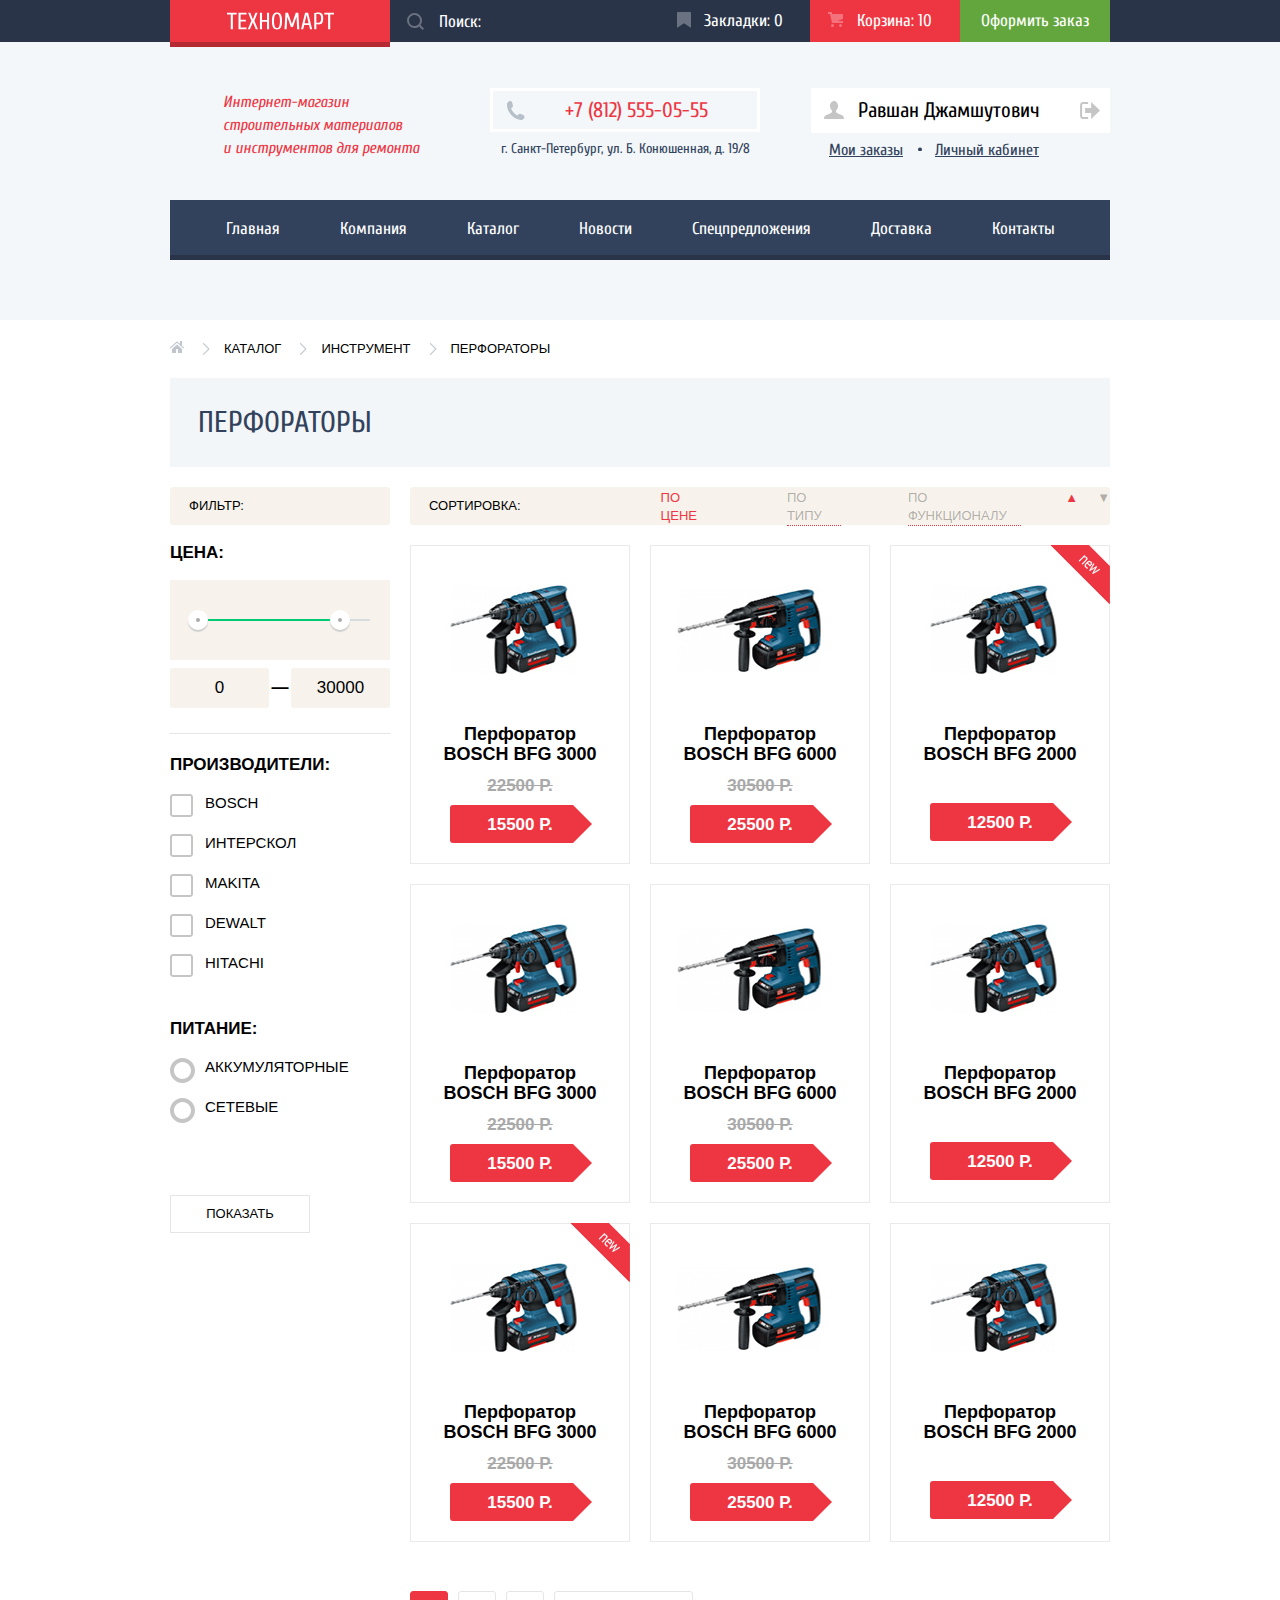
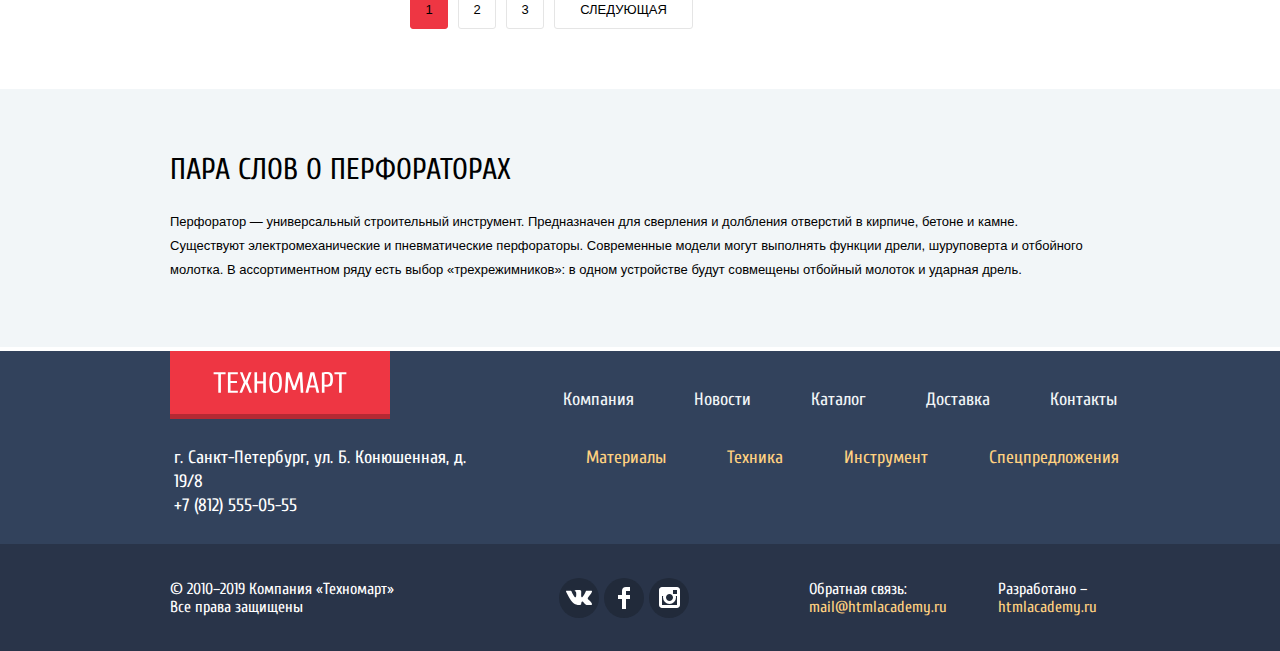
==== commit 20a80299: "Завершил проект" ====
--- a/catalog.html
+++ b/catalog.html
@@ -22,12 +22,10 @@
           
             <!--ФОРМА ПОИСКА-->
                   
-              <form class="search" action="https://echo.htmlacademy.ru" method="GET">
-                <input type="search" name="search" placeholder="Поиск:">
-                <svg class="search-svg" xmlns="http://www.w3.org/2000/svg" width="17" height="17" viewBox="0 0 17 17">
-                  <path class="search-svg" fill="#c5c5c5" d="M17 15.586l-3.542-3.542A7.465 7.465 0 0 0 15 7.5 7.5 7.5 0 1 0 7.5 15c1.71 0 3.282-.579 4.544-1.542L15.586 17 17 15.586zM2 7.5C2 4.467 4.467 2 7.5 2 10.532 2 13 4.467 13 7.5c0 3.032-2.468 5.5-5.5 5.5A5.506 5.506 0 0 1 2 7.5z"/>
-                </svg>
-              </form>
+            <form class="form-post" method="POST" action="https://echo.htmlacademy.ru" >
+              <input class="search-input" type="text" name="search" placeholder="Поиск:" aria-label="Поле поиска">
+              <input class="search-button" type="submit" value="" aria-label="Кнопка Поиск на странице Техномарт">
+            </form>
             
             <div>
               <a class="bookmarks" href="#"><svg class="bookmarks-svg" xmlns="http://www.w3.org/2000/svg" width="14" height="16" viewBox="0 0 14 16"><path class="bookmarks-svg" fill="#6a7180" d="M14 15c0 .55-.368.741-.818.426l-5.363-3.765c-.45-.315-1.187-.315-1.637 0L.818 15.426C.368 15.741 0 15.55 0 15V1c0-.55.45-1 1-1h12c.55 0 1 .45 1 1v14z"/></svg>
@@ -48,9 +46,9 @@
               <h2>Интернет-магазин строительных материалов и&nbsp;инструментов для ремонта</h2>  
               <div class="header-contacts">
                   <a class="phone-number" href="tel:+78125550555"><svg class="phone-number-svg" xmlns="http://www.w3.org/2000/svg" width="19" height="19" viewBox="0 0 19 19"><path fill="#B7BFC8" d="M15.572 18.985h-.941c-4.129-.488-7.157-2.408-9.359-4.864C3.062 11.66 1.318 8.492.978 4.228V3.084c.078-.774.459-1.304.898-1.757C2.425.766 3.25.044 4.002.019c.554-.018 1.5.38 1.879.899.329.446.504 1.339.656 2.003.154.671.505 1.643.408 2.289-.148 1.007-1.487 1.434-1.879 2.166 1.307 3.135 3.443 5.439 6.293 7.031.715-.392 1.346-1.572 2.332-1.595.359-.009.818.178 1.184.286.402.121.75.275 1.104.408.596.224 1.648.521 2.004 1.021.365.513.57 1.356.49 1.879-.164 1.041-1.879 2.197-2.901 2.579z"/></svg>
-                    +7(812)555-05-55</a>
-                  <address>г.Санкт-Петербург, ул.Б.Конюшенная, д.19-8</address>
-              </div>
+                    +7 (812) 555-05-55</a>
+                  <address>г. Санкт-Петербург, ул. Б. Конюшенная, д. 19/8</address>
+                </div>
               <ul class="login-navigation">
                 <li>
                   <a href="#" class="login-name">
@@ -434,13 +432,13 @@
 
       <!--ФУТТЕР-->
 
-    <footer class="footer-wrapper">
+    <footer class="footer-wrapper catalog">
       <div class="container">
         <div class="footer-top">
           <p><a class="logo" href="index.html"><img src="img/svg-technomart/logo-technomart.svg" width="136" height="21"
             alt="Техномарт"></a></p>
-          <address>г.Санкт-Петербург, ул.Б.Конюшенная, д.19/8</address>
-          <a class="phone-number-footer" href="tel:+78125550555">+7(812)555-05-55</a>
+          <address>г. Санкт-Петербург, ул. Б. Конюшенная, д. 19/8</address>
+          <a class="phone-number-footer" href="tel:+78125550555">+7 (812) 555-05-55</a>
           </div>
         <nav class="footer-navigation">
           <ul class="footer-navigation-white top">
--- a/css/style.css
+++ b/css/style.css
@@ -170,6 +170,8 @@
     border: none;
     background-image: url(../img/svg-technomart/icon-search.svg);
     background-repeat: no-repeat;
+    
+
     top: 13px;
     width: 17px;
     height: 17px;
@@ -306,6 +308,10 @@
     background-color: #f3f7f9;
 }
 
+.header-index {
+    margin-bottom: 59px;
+}
+
 .header-navigation h2 {
     font-size: 16px;
     line-height: 23px;
@@ -371,7 +377,7 @@
     color: #32425c;
     text-decoration: underline;
 
-    margin-left: 0;
+    margin-left: 0px;
 }
 
 .login-item:active {
@@ -530,6 +536,26 @@
     color: #32425c;
 }
 
+.services-navigation {
+    position: relative;
+}
+
+.services-navigation::after {
+    content: "";
+
+    position: absolute;
+
+    width: 10px;
+    height: 272px;
+
+    background-image: url(../img/separator.png);
+
+    top: -40px;
+    left: 230px;
+
+    z-index: 20;
+}
+
 .delivery h3,
 .guarantee h3,
 .credit h3 {
@@ -842,11 +868,11 @@
 .footer-bottom span:active {
     color: #ee3643;
 }
-
+/*
 .map-popup {
     -webkit-box-shadow: 0 10px 16px 3px  rgb(41, 52, 73, 0.4);
             box-shadow: 0 10px 16px 3px  rgb(41, 52, 73, 0.4);
-}
+}*/
 
 .letter-popup,
 .basket-popup {
@@ -1010,6 +1036,7 @@
     font-size: 30px;
     line-height: 30px;
     text-transform: uppercase;
+    font-weight: normal;
 
     color: #32425c;
 }
@@ -1027,6 +1054,10 @@
     color: #000000;
 }
 
+.sorting-type a {
+    margin-left: -2px;
+}
+
 .sorting-cost a,
 .sorting-type a,
 .sorting-function a {
@@ -1046,6 +1077,7 @@
 
 .sorting-up a,
 .sorting-down a {
+    margin-left: -2px;
     color: rgb(0, 0, 0, 0.3);
 }
 
@@ -1070,6 +1102,7 @@
 }
 
 .filter-cost p {
+    font-family: "PT Sans", "Arial", sans-serif;
     font-size: 17px;
     line-height: 30px;
     font-weight: bold;
@@ -1145,12 +1178,17 @@
 
 .current a{
     background-color: #ee3643;
-    border: none;
+    border: 1px solid #ee3643;
 }
 
 .pages a:hover,
 .pages a:focus {
     border-color: #bdc6ca;
+}
+
+.current a:hover,
+.current a:focus {
+    border: 1px solid #ee3643;
 }
 
 .pages a:active {
@@ -1207,42 +1245,43 @@
 }
 
 .form-post {
+    display: -webkit-box;
+    display: -ms-flexbox;
+    display: flex;
+    position: relative;
+
     width: 260px;
     height: 42px;
 }
 
-.search {
-    display: -webkit-box;
-    display: -ms-flexbox;
-    display: flex;
-    position: relative;
-}
-
-input[type="search"] {
+.search-input {
     position: relative;
     width: 260px;
     min-height: 42px;
-}
-
-search-input::-webkit-input-placeholder {
+
+    padding-top: 0;
+    padding-bottom: 0;
+}
+
+.search-input::-webkit-input-placeholder {
     min-height: 42px;
-    padding-left: 49px;  
-}
-search-input::-moz-placeholder {
+    padding-left: 0px;  
+}
+.search-input::-moz-placeholder {
     min-height: 42px;
-    padding-left: 49px;  
-}
-search-input:-ms-input-placeholder {
+    padding-left: 0px;  
+}
+.search-input:-ms-input-placeholder {
     min-height: 42px;
-    padding-left: 49px;  
-}
-search-input::-ms-input-placeholder {
+    padding-left: 0px;  
+}
+.search-input::-ms-input-placeholder {
     min-height: 42px;
-    padding-left: 49px;  
-}
-search-input::placeholder {
+    padding-left: 0px;  
+}
+.search-input::placeholder {
     min-height: 42px;
-    padding-left: 49px;  
+    padding-left: 0px;  
 }
 
 .bookmarks {
@@ -1374,8 +1413,6 @@
 .header {
     width: 100%;
     min-height: 278px;
-
-    margin-bottom: 59px;
 }
 
 .header-navigation-wrapper {
@@ -1575,6 +1612,8 @@
     -webkit-box-align: center;
         -ms-flex-align: center;
             align-items: center;
+    margin-top: 5px;
+    margin-left: 0px;
     min-height: 23px;
     
 }
@@ -1594,8 +1633,8 @@
     content: "";
 
     position: absolute;
-    top: 10px;
-    right: -16px;
+    top: 14px;
+    right: -13px;
 
     width: 4px;
     height: 4px;
@@ -1614,7 +1653,7 @@
 
 .login-navigation-items li:last-child {
     width: 110px;
-    margin-left: 33px;
+    margin-left: 26px;
  }
 
 .main-navigation-wrapper {
@@ -1837,8 +1876,8 @@
     text-align: center;
     -ms-flex-wrap: wrap;
         flex-wrap: wrap;
-    padding-top: 10px;
-    /*padding-bottom: 10px;*/
+    padding-top: 11px;
+    padding-bottom: 1px;
     padding-right: 5px;
     padding-left: 5px;
             
@@ -1855,18 +1894,24 @@
     width: 6px;
     height: 6px;
 
-    background-color: #ee3643;
     border: 2px solid #ffffff;
     border-radius: 50%;
 }
 
 .slider-point.point-1 {
-    bottom: 36px;
+    background-color: #ee3643;
+    border-radius: 50%;
+
+    bottom: 39px;
     left: 295px;
 }
 
 .slider-point.point-2 {
-    bottom: 36px;
+    display: none;
+    background-color: #ee3643;
+    border-radius: 50%;
+
+    bottom: 39px;
     left: 315px;
 }
 
@@ -2027,7 +2072,7 @@
         -ms-flex-align: center;
             align-items: center;
 
-    margin-top: 9px;
+    margin-top: 11px;
 }
 
 .only-price {
@@ -2238,11 +2283,6 @@
     border-top: 1px solid #41516a;
     border-bottom: 1px solid #2b364a;
 }
-
-.services-navigation::after {
-
-}
-
 
 .service-description li {
     margin-left: 80px;
@@ -2468,6 +2508,10 @@
     min-height: 193px;
 }
 
+.footer-wrapper.catalog {
+    margin-top: 4px;
+}
+
 .index-logo,
 .logo {
     display: -webkit-box;
@@ -2620,6 +2664,7 @@
 
 
 .letter-popup {
+    display: none;
     width: 620px;
     min-height: 423px;
 }
@@ -2639,9 +2684,9 @@
 .letter-popup-name input,
 .letter-popup-email input {
     width: 201px;
-    min-height: 38px;
+    min-height: 32px;
     border-radius: 3px;
-    margin-top: 5px;
+    margin-top: 10px;
 }
 
 .letter-popup-name {
@@ -2668,12 +2713,12 @@
 
 .letter-textarea {
     width: 441px;
-    min-height: 98px;
+    min-height: 102px;
     
     border-radius: 3px;
 
     margin-top: 9px;
-    padding-top: 12px;
+    padding-top: 9px;
     padding-left: 15px;
 
     
@@ -2690,7 +2735,7 @@
         -ms-flex-align: center;
             align-items: center;
 
-    margin-top: 37px;
+    margin-top: 35px;
     
     width: 100%;
     min-height: 112px;
@@ -2771,12 +2816,13 @@
         -ms-flex-align: center;
             align-items: center;
     min-height: 89px;
-    padding-left: 30px;
+    padding-left: 28px;
     -webkit-box-ordinal-group: 3;
         -ms-flex-order: 2;
             order: 2;
     background-color: #f2f6f8;
 }
+
 
 .breadcrumbs {
     -webkit-box-ordinal-group: 2;
@@ -2838,6 +2884,8 @@
     margin-top: 20px;
 }
 
+
+
 .filter-cost h3 {
     display: -webkit-box;
     display: -ms-flexbox;
@@ -2885,7 +2933,7 @@
 
 .fullbar .bar {
     height: 2px;
-    width: 70%;
+    width: 80%;
     background-color:#00ca74;
 }
 
@@ -2911,7 +2959,7 @@
   }
   
   .range-controls .maxcost {
-    left: 135px;
+    left: 160px;
   }
 
 .cost-data {
@@ -2921,8 +2969,8 @@
     -webkit-box-pack: justify;
         -ms-flex-pack: justify;
             justify-content: space-between;
-    margin-bottom: 25px;
-    border-bottom: 1px solid #e5e5e5;
+    /*margin-bottom: 45px;*/
+    /*border-bottom: 1px solid #e5e5e5;*/
 }
 
 .min-handle,
@@ -2934,11 +2982,36 @@
     background-color: #f7f3ec;
 }
 
+.filter-producers {
+    position: relative;
+    margin-top: 35px;
+}
+
+.filter-producers legend::before {
+    content: "";
+
+    position: absolute;
+    top: -17px;
+
+    width: 220px;
+    height: 1px;
+
+    background-color: #e5e5e5;
+    background-repeat: no-repeat;
+    
+}
+
+.filter-power {
+    position: relative;
+    margin-top: 21px;
+    margin-bottom: 58px;
+}
+
 .filter-producers-list li,
 .filter-power-list li {
-    margin-top: -4px;
-    
-    margin-bottom: 19px;
+    margin-top: 13px;
+    
+    margin-bottom: 20px;
 }
 
 .filter-producers-list label,
@@ -3018,9 +3091,7 @@
     background-position: 0 0;
 }
 
-.filter-power {
-    margin-bottom: 74px;
-}
+
 
 .filter .filter-show  {
     font-family: "PT Sans", "Arial", sans-serif;
@@ -3069,6 +3140,7 @@
     display: flex;
     width: 460px;
     margin-left: 140px;
+    margin-bottom: -3px;
 }
 
 .sorting .sorting-list li:first-child{
@@ -3105,7 +3177,7 @@
     display: flex;
     position: relative;
         
-    min-height: 318px;
+    min-height: 317px;
     width: 218px;
 
     margin-right: 20px;
@@ -3145,7 +3217,8 @@
     -webkit-box-pack: center;
         -ms-flex-pack: center;
             justify-content: center;
-    
+    text-align: center;
+    margin-top: 5px;
     width: 160px;
 }
 
@@ -3194,15 +3267,20 @@
     display: -ms-flexbox;
     display: flex;
 
+    
     width: 284px;
-    min-height: 36px;
+    min-height: 38px;
 }
 
 .pages li {
+    margin-top: 29px;
+    margin-bottom: 60px;
     margin-right: 10px;
-    margin-top: 32px;
-    margin-bottom: 60px;
-}
+    
+    
+}
+
+
 
 .pages a {
     display: -webkit-box;
@@ -3220,8 +3298,13 @@
 
 }
 
+.current {
+    width: 284px;
+    min-height: 38px;
+}
+
 .pages-next a{
-    width: 140px;
+    width: 137px;
 }
 
 .about-product {
@@ -3240,8 +3323,10 @@
 }
 
 .about-product h2 {
-    margin-top: 62px;
+    margin-top: 66px;
     margin-bottom: 25px;
+
+    color: #000000;
 }
 
 .basket-popup {
@@ -3268,6 +3353,36 @@
     background-color: #f1f1f1;
     min-height: 112px;
 }
+
+.basket-header-wrapper h2 {
+    position: relative;
+
+    font-weight: normal;
+
+    margin-left: 52px;
+    margin-top: -1px;
+}
+
+.basket-header-wrapper h2::before {
+    content: "";
+
+    position: absolute;
+
+    top: -17px;
+    left: -99px;
+
+    width: 66px;
+    height: 66px;
+
+    background-image: url(../img/cart-form.png);
+
+    
+}
+
+.basket-popup {
+    display: none;
+}
+
 
 .basket-buttons {
     display: -webkit-box;
@@ -3315,11 +3430,6 @@
     background-color: rgb(0, 0, 0, 0.1)
 }
 
-.map-popup {
-    width: 940px;
-    height: 446px;
-}
-
 .visually-hidden {
     position: absolute;
     width: 1px;
@@ -3335,4 +3445,40 @@
     display: none;
 }
 
-   +
+/*МОДАЛЬНЫЕ ОКНА!*/
+
+.map-popup {
+    display: none;
+
+    position: fixed;
+
+    z-index: 150;
+    opacity: 1;
+    top: 80px;
+    left: 22%;
+    width: 940px;
+    height: 450px;
+    margin-right: auto;
+    margin-left: auto;
+    margin-bottom: 40px;
+    background-color: #fff;
+    -webkit-box-shadow: 0 0 20px 0 #34495e;
+    box-shadow: 0 0 20px 0 #34495e;
+}
+   
+
+.basket-popup {
+    position: fixed;
+    
+    z-index: 150;
+    opacity: 1;
+    top: 110px;
+    left: 33.8%;
+
+    margin-right: auto;
+    margin-left: auto;
+    margin-bottom: 40px;
+
+    background-color: #ffffff;
+}
